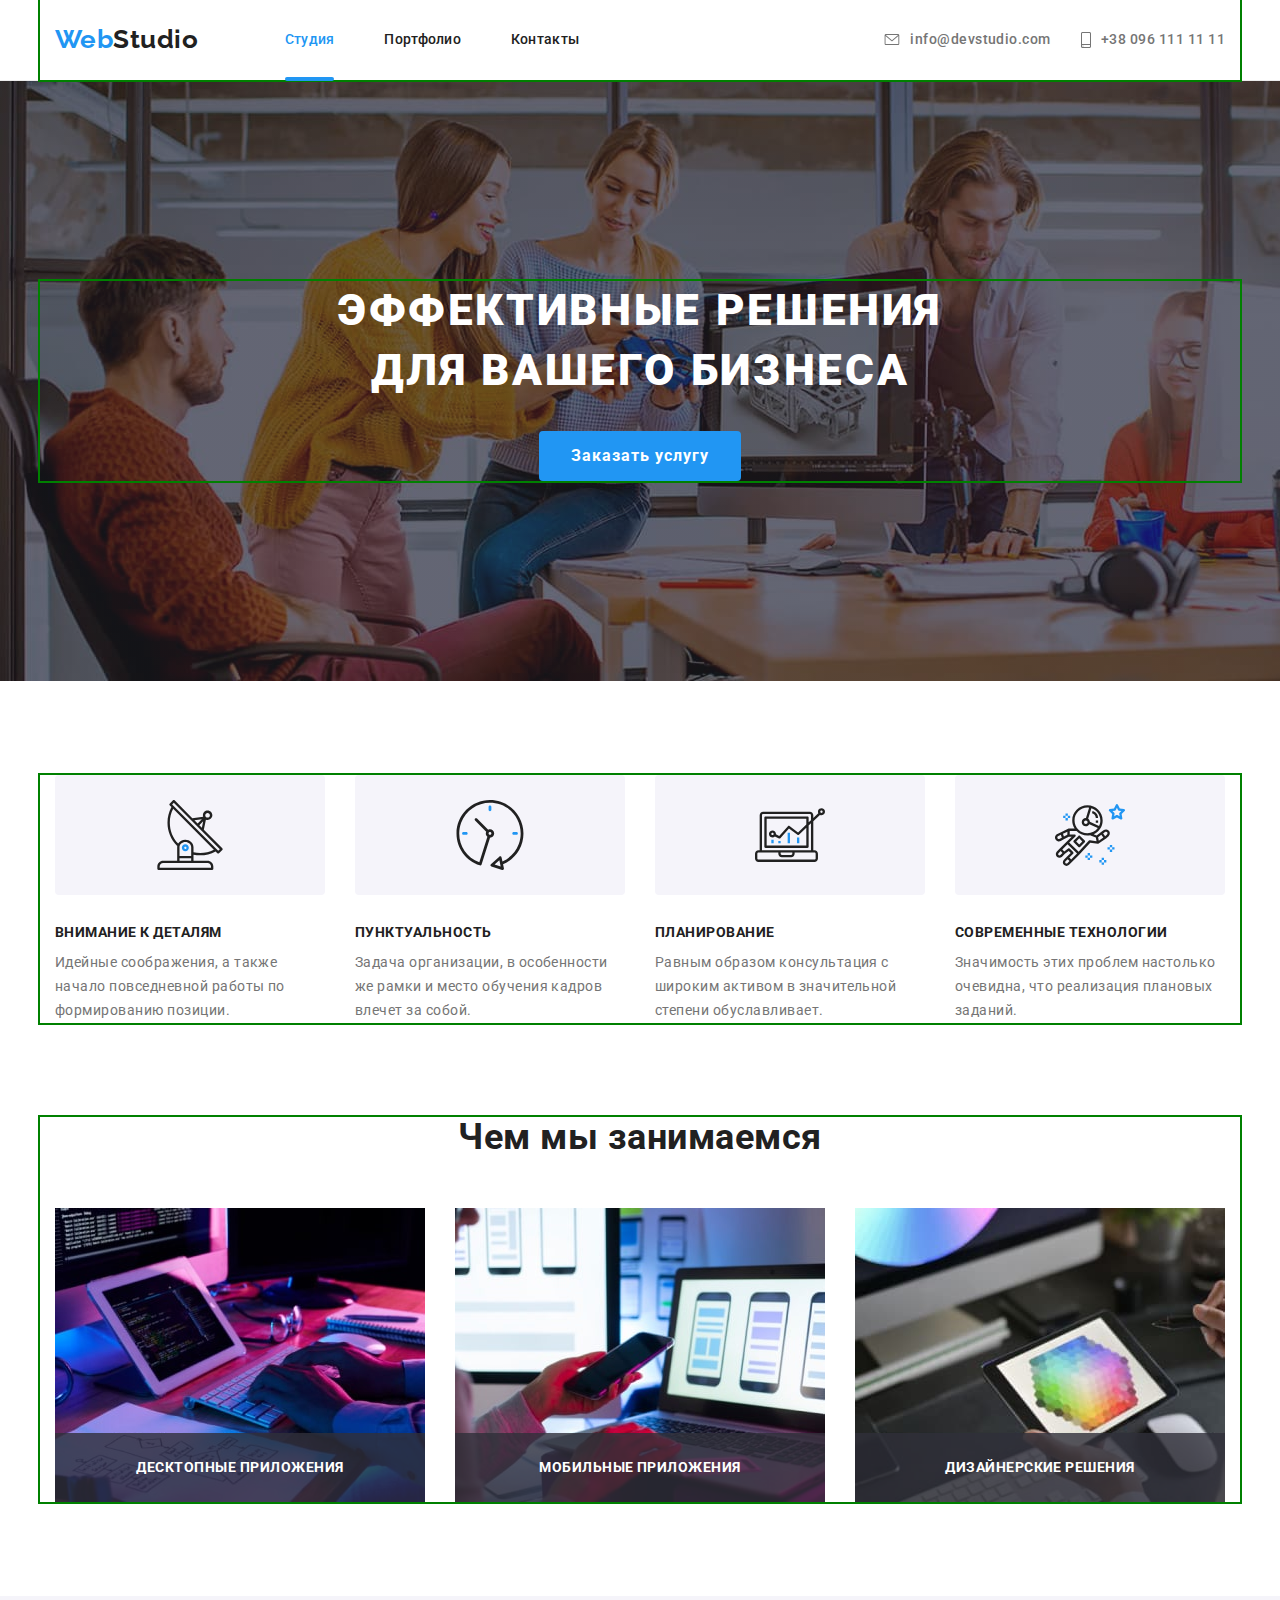
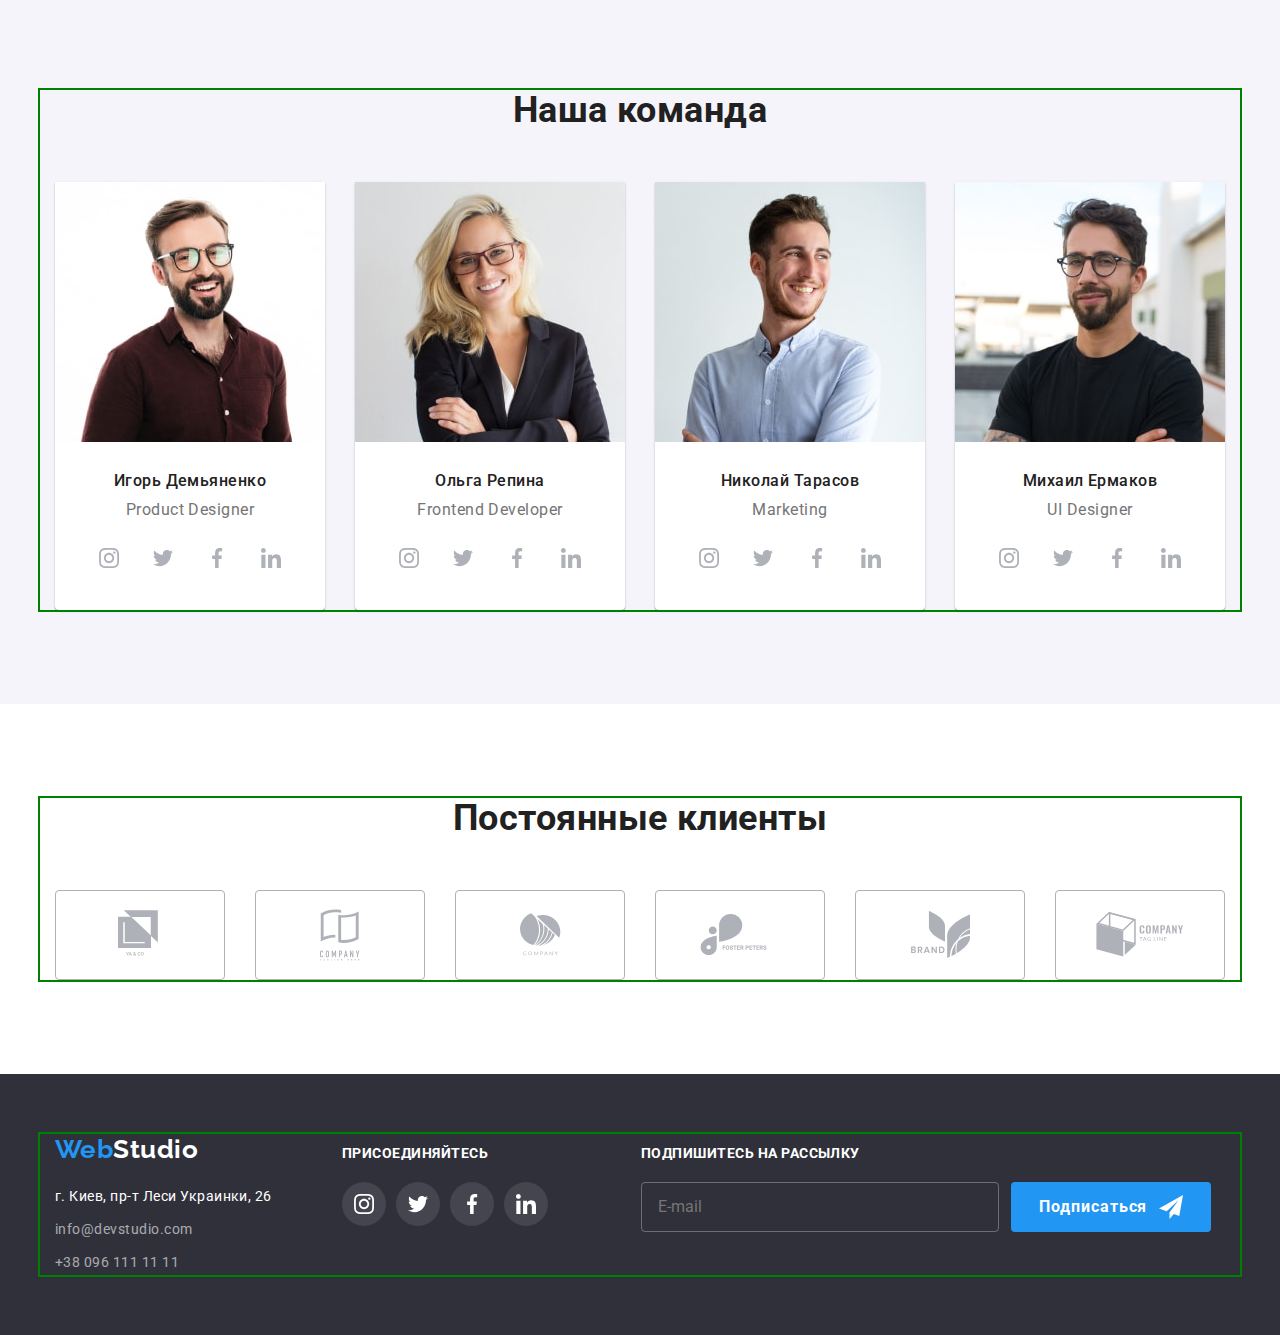
==== index.html @ b3b2609f "added tablet and desktop header" ====
<!DOCTYPE html>
<html lang="ru">

<head>
  <meta charset="UTF-8">
  <meta name="viewport" content="width=device-width, initial-scale=1.0">
  <title>WebStudio</title>

  <link href="https://fonts.googleapis.com/css2?family=Raleway:wght@700&family=Roboto:wght@400;500;700;900&display=swap"
    rel="stylesheet">
  <link rel="stylesheet" href="https://cdnjs.cloudflare.com/ajax/libs/modern-normalize/1.0.0/modern-normalize.min.css">
  <link rel="stylesheet" href="./css/main.min.css">

</head>

<body>
  <header class="header">
    <div class="container">
      <div class="header-navigation">
        <a class="studio-logo" href="./index.html" aria-label="логотип">
          <span class="studio-logo__item">Web</span>Studio</a>

        <button class="menu-btn" type="button" aria-expanded="false" aria-controls="menu-container" data-menu-button>
          <svg class="mobile-menu" width="40" height="40" aria-label="Переключатель мобильного меню">
            <use class="icon-menu" href="./images/sprite.svg#icon-menu-burger"></use>
            <use class="icon-cross" href="./images/sprite.svg#icon-close-menu"> </use>
          </svg>
        </button>
        <div class="menu-container" id="menu-container" data-menu>
          <nav class="navigation">
            <ul class="navigation__list">
              <li class="navigation__list-item navigation__list-item--active"><a
                  class="navigation__list-link navigation__list-link--active" href="./index.html">Студия</a></li>
              <li class="navigation__list-item"><a class="navigation__list-link" href="./portfolio.html"
                  target="_blank">Портфолио</a></li>
              <li class="navigation__list-item"><a class="navigation__list-link" href="" class="link">Контакты</a>
              </li>

            </ul>
          </nav>

          <ul class="contacts-list">
            <li class="contacts-list__item">
              <a class="contacts-list__link" href="mailto:info@devstudio.com">
                <svg class="contacts-logo" width="16" height="11">
                  <use class="contacts-logo__mail" href="./images/sprite.svg#icon-envelope"> </use>
                </svg>
                info@devstudio.com</a>
            </li>

            <li class="contacts-list__item">
              <a class="contacts-list__link" href="tel:+380961111111">
                <svg class="contacts-logo" width="10" height="16">
                  <use class="contacts-logo__tel" href="./images/sprite.svg#icon-smartphone"> </use>
                </svg>
                +38 096 111 11 11</a>
            </li>
          </ul>
        </div>


      </div>


    </div>
  </header>

  <main>
    <!-- HERO SECTION -->
    <section class="hero">
      <div class="container">
        <h1 class="hero__title">Эффективные решения для вашего бизнеса</h1>

        <button class="button" type="button" data-modal-open>Заказать услугу</button>
      </div>
    </section>

    <!-- FEATURES SECTION -->
    <section class="features">
      <div class="container">
        <h2 class="section-title visually-hidden">Особенности</h2>
        <ul class="features__list">
          <li class="features__item">

            <div class="svg-container">
              <svg class="svg-container__icon">
                <use href="./images/sprite.svg#icon-antenna">
                </use>
              </svg>
            </div>
            <h3 class="features__title">Внимание к деталям</h3>
            <p class="features__text">Идейные соображения, а также начало повседневной работы по формированию позиции.
            </p>
          </li>

          <li class="features__item">

            <div class="svg-container">
              <svg class="svg-container__icon">
                <use href="./images/sprite.svg#icon-clock">
                </use>
              </svg>
            </div>

            <h3 class="features__title">Пунктуальность</h3>
            <p class="features__text">Задача организации, в особенности же рамки и место обучения кадров влечет за
              собой.</p>
          </li>

          <li class="features__item">

            <div class="svg-container">
              <svg class="svg-container__icon">
                <use href="./images/sprite.svg#icon-diagram">
                </use>
              </svg>
            </div>

            <h3 class="features__title">Планирование</h3>
            <p class="features__text">Равным образом консультация с широким активом в значительной степени
              обуславливает.</p>
          </li>

          <li class="features__item">

            <div class="svg-container">
              <svg class="svg-container__icon">
                <use href="./images/sprite.svg#icon-astronaut">
                </use>
              </svg>
            </div>

            <h3 class="features__title">Современные технологии</h3>
            <p class="features__text">Значимость этих проблем настолько очевидна, что реализация плановых заданий.</p>
          </li>
        </ul>
      </div>
    </section>

    <!-- ABOUT US SECTION -->
    <section class="about">
      <div class="container">
        <h2 class="section-title">Чем мы занимаемся</h2>
        <ul class="about__list">

          <li class="about__list-item"><a class="about__list-link" href="">
              <img class="about__list-img" src="./images/about/img-1-min.jpg" alt="Написание кода" width="370"
                height="294">
              <p class="about__list-label">Десктопные приложения</p>
            </a>
          </li>

          <li class="about__list-item"><a class="about__list-link" href="">
              <img class="about__list-img" src="./images/about/img-2-min.jpg" alt="Адаптивный дизайн сайта" width="370"
                height="294">
              <p class="about__list-label">Мобильные приложения</p>
            </a>
          </li>

          <li class="about__list-item"><a class="about__list-link" href="">
              <img class="about__list-img" src="./images/about/img-3-min.jpg"
                alt="Подбор цветовой палитры для вашего сайта" width="370" height="294">
              <p class="about__list-label">Дизайнерские решения</p>
            </a>
          </li>
        </ul>
      </div>
    </section>

    <!-- TEAM SECTION -->
    <section class="team">

      <div class="container">
        <h2 class="section-title">Наша команда</h2>
        <ul class="team__list">
          <li class="team__list-card">
            <img class="team__list-card-img" src="./images/team/desktop/photo-1-270-min.jpg" alt="фото Игоря Демьяненка"
              width="270" height="260">
            <h3 class="team__list-card-title">Игорь Демьяненко</h3>
            <p class="team__list-card-profession" lang="en">Product Designer</p>

            <ul class="socials">
              <li class="socials__item">
                <a class="socials__link" href="" aria-label="Instagram линк">
                  <svg class="social-logo">
                    <use href="./images/sprite.svg#icon-instagram">
                    </use>
                  </svg>
                </a>
              </li>
              <li class="socials__item">
                <a class="socials__link" href="" aria-label="Twitter линк">
                  <svg class="social-logo">
                    <use href="./images/sprite.svg#icon-twitter">
                    </use>
                  </svg>
                </a>
              </li>
              <li class="socials__item">
                <a class="socials__link" href="" aria-label="Facebook линк">
                  <svg class="social-logo">
                    <use href="./images/sprite.svg#icon-facebook">
                    </use>
                  </svg>
                </a>
              </li>
              <li class="socials__item">
                <a class="socials__link" href="" aria-label="Linkedin линк">
                  <svg class="social-logo">
                    <use href="./images/sprite.svg#icon-linkedin">
                    </use>
                  </svg>
                </a>
              </li>
            </ul>
          </li>

          <li class="team__list-card">
            <img class="team__list-card-img" src="./images/team/desktop/photo-2-270-min.jpg" alt="фото Ольги Репиной"
              width="270" height="260">
            <h3 class="team__list-card-title">Ольга Репина</h3>
            <p class="team__list-card-profession" lang="en">Frontend Developer</p>

            <ul class="socials">
              <li class="socials__item">
                <a class="socials__link" href="" aria-label="Instagram линк">
                  <svg class="social-logo">
                    <use href="./images/sprite.svg#icon-instagram">
                    </use>
                  </svg>
                </a>
              </li>
              <li class="socials__item">
                <a class="socials__link" href="" aria-label="Twitter линк">
                  <svg class="social-logo">
                    <use href="./images/sprite.svg#icon-twitter">
                    </use>
                  </svg>
                </a>
              </li>
              <li class="socials__item">
                <a class="socials__link" href="" aria-label="Facebook линк">
                  <svg class="social-logo">
                    <use href="./images/sprite.svg#icon-facebook">
                    </use>
                  </svg>
                </a>
              </li>
              <li class="socials__item">
                <a class="socials__link" href="" aria-label="Linkedin линк">
                  <svg class="social-logo">
                    <use href="./images/sprite.svg#icon-linkedin">
                    </use>
                  </svg>
                </a>
              </li>
            </ul>
          </li>
          </li>

          <li class="team__list-card">
            <img class="team__list-card-img" src="./images/team/desktop/photo-3-270-min.jpg" alt="фото Николая Тарасова"
              width="270" height="260">
            <h3 class="team__list-card-title">Николай Тарасов</h3>
            <p class="team__list-card-profession" lang="en">Marketing</p>

            <ul class="socials">
              <li class="socials__item">
                <a class="socials__link" href="" aria-label="Instagram линк">
                  <svg class="social-logo">
                    <use href="./images/sprite.svg#icon-instagram">
                    </use>
                  </svg>
                </a>
              </li>
              <li class="socials__item">
                <a class="socials__link" href="" aria-label="Twitter линк">
                  <svg class="social-logo">
                    <use href="./images/sprite.svg#icon-twitter">
                    </use>
                  </svg>
                </a>
              </li>
              <li class="socials__item">
                <a class="socials__link" href="" aria-label="Facebook линк">
                  <svg class="social-logo">
                    <use href="./images/sprite.svg#icon-facebook">
                    </use>
                  </svg>
                </a>
              </li>
              <li class="socials__item">
                <a class="socials__link" href="" aria-label="Linkedin линк">
                  <svg class="social-logo">
                    <use href="./images/sprite.svg#icon-linkedin">
                    </use>
                  </svg>
                </a>
              </li>
            </ul>
          </li>
          </li>

          <li class="team__list-card">
            <img class="team__list-card-img" src="./images/team/desktop/photo-4-270-min.jpg" alt="фото Михаила Ермакова"
              width="270" height="260">
            <h3 class="team__list-card-title">Михаил Ермаков</h3>
            <p class="team__list-card-profession" lang="en">UI Designer</p>

            <ul class="socials">
              <li class="socials__item">
                <a class="socials__link" href="" aria-label="Instagram линк">
                  <svg class="social-logo">
                    <use href="./images/sprite.svg#icon-instagram">
                    </use>
                  </svg>
                </a>
              </li>
              <li class="socials__item">
                <a class="socials__link" href="" aria-label="Twitter линк">
                  <svg class="social-logo">
                    <use href="./images/sprite.svg#icon-twitter">
                    </use>
                  </svg>
                </a>
              </li>
              <li class="socials__item">
                <a class="socials__link" href="" aria-label="Facebook линк">
                  <svg class="social-logo">
                    <use href="./images/sprite.svg#icon-facebook">
                    </use>
                  </svg>
                </a>
              </li>
              <li class="socials__item">
                <a class="socials__link" href="" aria-label="Linkedin линк">
                  <svg class="social-logo">
                    <use href="./images/sprite.svg#icon-linkedin">
                    </use>
                  </svg>
                </a>
              </li>
            </ul>
          </li>
          </li>
        </ul>
      </div>
    </section>

    <!-- CLIENTS SECTION -->
    <section class="clients">
      <div class="container">
        <h2 class="section-title">Постоянные клиенты</h2>
        <ul class="clients__list">
          <li class="clients__item">
            <a class="clients__link" href="">
              <svg class="clients__logo" width="44" height="49">
                <use href="./images/sprite.svg#icon-logo-1"> </use>
              </svg>
            </a>
          </li>
          <li class="clients__item">
            <a class="clients__link" href="">
              <svg class="clients__logo" width="40" height="52">
                <use href="./images/sprite.svg#icon-logo-2"> </use>
              </svg>
            </a>
          </li>
          <li class="clients__item">
            <a class="clients__link" href="">
              <svg class="clients__logo" width="41" height="43">
                <use href="./images/sprite.svg#icon-logo-3"> </use>
              </svg>
            </a>
          </li>
          <li class="clients__item">
            <a class="clients__link" href="">
              <svg class="clients__logo" width="80" height="42">
                <use href="./images/sprite.svg#icon-logo-4"> </use>
              </svg>
            </a>
          </li>
          <li class="clients__item">
            <a class="clients__link" href="">
              <svg class="clients__logo" width="59" height="47">
                <use href="./images/sprite.svg#icon-logo-5"> </use>
              </svg>
            </a>
          </li>
          <li class="clients__item">
            <a class="clients__link" href="">
              <svg class="clients__logo" width="88" height="45">
                <use href="./images/sprite.svg#icon-logo-6"> </use>
              </svg>
            </a>
          </li>
        </ul>
      </div>
    </section>

    <!-- MODALS -->

    <div class="backdrop backdrop--hidden" data-modal>
      <div class="modal">
        <form class="form" action="">
          <p class="form__title">Оставьте свои данные, мы вам перезвоним</p>

          <div class="form__group">
            <label class="form__label" for="name">Имя</label>
            <input class="form__input" type="text" name="name" id="name" />
            <svg class="form__icon" width="18" height="18">
              <use href="./images/sprite.svg#icon-person"> </use>
            </svg>
          </div>

          <div class="form__group">
            <label class="form__label" for="telephone">Телефон</label>
            <input class="form__input" type="tel" name="telephone" id="telephone" />
            <svg class="form__icon" width="18" height="18">
              <use href="./images/sprite.svg#icon-phone"> </use>
            </svg>
          </div>

          <div class="form__group">
            <label class="form__label" for="email">Почта</label>
            <input class="form__input" type="email" name="email" id="email" />
            <svg class="form__icon" width="18" height="18">
              <use href="./images/sprite.svg#icon-email"> </use>
            </svg>
          </div>
          <div class="form__field">
            <label class="form__label" for="comment">Комментарий</label>
            <textarea class="form__comment" name="comment" id="comment" placeholder="Введите текст"></textarea>
          </div>

          <div class="form__text">
            <input class="form__checkbox" type="checkbox" name="agreement" id="agreement" value="accept-policy" />
            <label class="form__agreement" for="agreement">Соглашаюсь с рассылкой и принимаю </label>
            <a class="form__link" href="" aria-label="линк на Условия договора">Условия договора</a>
          </div>

          <button class="button form__button" type="submit">Отправить</button>
        </form>
        <button class="close-btn" type="button" data-modal-close>
          <svg class="close-icon">
            <use href="./images/sprite.svg#icon-close-btn"></use>
          </svg>
        </button>
      </div>
    </div>
  </main>

  <!-- FOOTER SECTION -->

  <footer class="footer">
    <div class="footer-wrapper container">

      <div class="footer-container">

        <a href="./index.html" aria-label="логотип" class="studio-logo footer__studio-logo">
          <span class="studio-logo__item">Web</span><span class="studio-logo__item--inverse">Studio</span></a>

        <address class="address">
          <ul class="address__list">
            <li class="address__list-item">
              <a class="address__list-link address__list-link--color" href="https://goo.gl/maps/eNaVhsvZeaJ7tmYx6"
                target="_blank">
                г. Киев, пр-т Леси Украинки, 26
              </a>
            </li>
            <li class="address__list-item"><a class="address__list-link"
                href="mailto:info@devstudio.com">info@devstudio.com
              </a>
            </li>
            <li class="address__list-item"><a class="address__list-link" href="tel:+380961111111">+38 096 111 11 11
              </a>
            </li>
          </ul>
        </address>
      </div>

      <div class="footer-links">
        <b class="slogan">Присоединяйтесь</b>

        <ul class="socials">
          <li class="socials__item">
            <a class="socials__link socials__link--color" href="" aria-label="Instagram линк">
              <svg class="social-logo social-logo--color">
                <use href="./images/sprite.svg#icon-instagram">
                </use>
              </svg>
            </a>
          </li>
          <li class="socials__item">
            <a class="socials__link socials__link--color" href="" aria-label="Twitter линк">
              <svg class="social-logo social-logo--color">
                <use href="./images/sprite.svg#icon-twitter">
                </use>
              </svg>
            </a>
          </li>
          <li class="socials__item">
            <a class="socials__link socials__link--color" href="" aria-label="Facebook линк">
              <svg class="social-logo social-logo--color">
                <use href="./images/sprite.svg#icon-facebook">
                </use>
              </svg>
            </a>
          </li>
          <li class="socials__item">
            <a class="socials__link socials__link--color" href="" aria-label="Linkedin линк">
              <svg class="social-logo social-logo--color">
                <use href="./images/sprite.svg#icon-linkedin">
                </use>
              </svg>
            </a>
          </li>
        </ul>

      </div>

      <div class="footer-form">
        <b class="slogan">Подпишитесь на рассылку</b>
        <form class="subscribe-form">
          <input class="subscribe-form__field" type="email" name="email" placeholder="E-mail">

          <button class="button subscribe-form__button" type="submit">Подписаться
            <svg class="subscribe-form__logo" width="24" height="24">
              <use href="./images/sprite.svg#icon-send"> </use>
            </svg>
          </button>
        </form>
      </div>

    </div>

  </footer>

  <script src="./js/modal.js"></script>
  <script src="./js/menu.js"></script>
</body>

</html>
---- css/main.min.css ----
body{background-color:#fff;color:#757575;font-family:"Roboto",sans-serif;font-weight:400;letter-spacing:0.03em}ul{list-style:none;padding:0;margin:0}img{display:block}*,*::before,*::after{margin:0;padding:0}h1,h2,h3,h4,h5,h6{color:#212121}.visually-hidden{position:absolute;width:1px;height:1px;margin:-1px;border:0;padding:0;clip:rect(0 0 0 0);overflow:hidden}.container{padding-left:15px;padding-right:15px;margin-left:auto;margin-right:auto;outline:2px solid green}@media screen and (min-width: 480px){.container{width:480px}}@media screen and (min-width: 768px){.container{width:768px}}@media screen and (min-width: 1200px){.container{width:1200px}}.section-title{margin-top:0;margin-bottom:50px;font-weight:700;font-size:36px;line-height:1.16;text-align:center}.button{display:inline-block;padding:10px 32px;min-width:200px;border-radius:4px;border:none;font-weight:700;font-size:16px;line-height:1.87;letter-spacing:0.06em;text-align:center;text-decoration:none;color:#fff;background-color:#2196f3;-webkit-box-shadow:0px 4px 4px 0px 4px 4px rgba(0,0,0,0.15);box-shadow:0px 4px 4px 0px 4px 4px rgba(0,0,0,0.15);border-radius:4px}.studio-logo{text-decoration:none;font-family:"Raleway",sans-serif;font-weight:700;font-size:24px;line-height:1.16;color:#212121}.studio-logo__item{color:#2196f3}.studio-logo__item--inverse{color:#fff}@media screen and (min-width: 1024px){.studio-logo{font-size:26px;line-height:1.2}}.header{position:relative;background-color:#fff;border-bottom:1px solid #ececec}.header-navigation{display:-webkit-box;display:-ms-flexbox;display:flex;-webkit-box-pack:justify;-ms-flex-pack:justify;justify-content:space-between;-webkit-box-align:center;-ms-flex-align:center;align-items:center}@media screen and (max-width: 767px){.header-navigation{padding-top:16px;padding-bottom:16px}}.menu-btn{display:-webkit-inline-box;display:-ms-inline-flexbox;display:inline-flex;border:none;outline:none;background-color:transparent}.menu-btn .icon-cross{display:none}.menu-btn.is-open .icon-cross{display:block}.menu-btn.is-open .icon-menu{display:none}.menu-btn:hover .mobile-menu,.menu-btn:focus .mobile-menu{fill:#2196f3}@media screen and (min-width: 768px){.menu-btn{display:none}}.mobile-menu{-webkit-transition:fill 250ms cubic-bezier(0.4, 0, 0.2, 1);transition:fill 250ms cubic-bezier(0.4, 0, 0.2, 1)}.menu-container.is-open{display:block}@media screen and (max-width: 767px){.menu-container{display:none;position:absolute;top:100%;left:0;width:100%;padding:60px 120px;background:#fff;-webkit-box-shadow:0px 4px 8px rgba(0,0,0,0.04),0px 2px 4px rgba(0,0,0,0.08),0px 1px 3px rgba(0,0,0,0.16);box-shadow:0px 4px 8px rgba(0,0,0,0.04),0px 2px 4px rgba(0,0,0,0.08),0px 1px 3px rgba(0,0,0,0.16)}}@media screen and (min-width: 768px){.menu-container{display:-webkit-box;display:-ms-flexbox;display:flex}}@media screen and (max-width: 767px){.navigation{margin-bottom:60px}}@media screen and (min-width: 768px){.navigation{display:-webkit-box;display:-ms-flexbox;display:flex;margin-right:84px}}@media screen and (min-width: 1200px){.navigation{margin-right:305px}}.navigation__list{display:-webkit-box;display:-ms-flexbox;display:flex}@media screen and (max-width: 767px){.navigation__list{-webkit-box-orient:vertical;-webkit-box-direction:normal;-ms-flex-direction:column;flex-direction:column;-webkit-box-align:center;-ms-flex-align:center;align-items:center}}@media screen and (min-width: 768px){.navigation__list{-webkit-box-align:center;-ms-flex-align:center;align-items:center}}@media screen and (max-width: 767px){.navigation__list-item:not(:last-child){margin-bottom:40px}}@media screen and (min-width: 768px){.navigation__list-item:not(:last-child){margin-right:50px}}.navigation__list-item{-webkit-transition:padding 250ms cubic-bezier(0.4, 0, 0.2, 1);transition:padding 250ms cubic-bezier(0.4, 0, 0.2, 1)}@media screen and (max-width: 767px){.navigation__list-item:hover,.navigation__list-item--active{padding-bottom:8px}}.navigation__list-link{position:relative;color:#212121;font-weight:500;font-size:18px;line-height:1.16;letter-spacing:0.02em;text-decoration:none;-webkit-transition:color 250ms cubic-bezier(0.4, 0, 0.2, 1);transition:color 250ms cubic-bezier(0.4, 0, 0.2, 1)}@media screen and (min-width: 768px){.navigation__list-link{display:block;padding-top:32px;padding-bottom:32px;font-size:14px;line-height:1.14}}@media screen and (min-width: 1200px){.navigation__list-link{font-size:14px;line-height:1.14}}.navigation__list-link:focus,.navigation__list-link:hover{color:#2196f3}.navigation__list-link--active{color:#2196f3}.navigation__list-link::after{content:'';display:-webkit-box;display:-ms-flexbox;display:flex;position:absolute;bottom:-1px;width:100%;height:4px;background-color:#2196f3;border-radius:2px;opacity:0;-webkit-transition:opacity 250ms cubic-bezier(0.4, 0, 0.2, 1);transition:opacity 250ms cubic-bezier(0.4, 0, 0.2, 1)}@media screen and (max-width: 767px){.navigation__list-link::after{bottom:-8px}}.navigation__list-link--active::after{opacity:1}.navigation__list-item:hover .navigation__list-link::after{opacity:1}.contacts-list{text-align:center}@media screen and (min-width: 768px){.contacts-list{display:-webkit-box;display:-ms-flexbox;display:flex;-webkit-box-orient:vertical;-webkit-box-direction:normal;-ms-flex-direction:column;flex-direction:column;-webkit-box-align:start;-ms-flex-align:start;align-items:flex-start;-webkit-box-pack:center;-ms-flex-pack:center;justify-content:center}}@media screen and (min-width: 1200px){.contacts-list{display:-webkit-box;display:-ms-flexbox;display:flex;-webkit-box-orient:horizontal;-webkit-box-direction:normal;-ms-flex-direction:row;flex-direction:row;-webkit-box-align:center;-ms-flex-align:center;align-items:center}.contacts-list__item+.contacts-list__item{margin-left:50px}}.contacts-list__link{font-size:18px;line-height:1.16;font-weight:500;color:#757575;text-decoration:none;-webkit-transition:color 250ms cubic-bezier(0.4, 0, 0.2, 1);transition:color 250ms cubic-bezier(0.4, 0, 0.2, 1);-webkit-box-align:center;-ms-flex-align:center;align-items:center}@media screen and (min-width: 768px){.contacts-list__link{font-size:12px}}@media screen and (min-width: 1200px){.contacts-list__link{-webkit-box-align:center;-ms-flex-align:center;align-items:center;display:-webkit-box;display:-ms-flexbox;display:flex;font-size:14px;line-height:1.14}}.contacts-list__link:hover,.contacts-list__link:focus{color:#2196f3}.contacts-list__item+.contacts-list__item{margin-top:16px}@media screen and (min-width: 768px){.contacts-list__item+.contacts-list__item{margin-top:10px}}@media screen and (min-width: 1200px){.contacts-list__item{text-align:center}.contacts-list__item+.contacts-list__item{margin-top:0;margin-left:30px}}.contacts-logo{margin-right:10px;fill:#757575;-webkit-transition:fill 250ms cubic-bezier(0.4, 0, 0.2, 1);transition:fill 250ms cubic-bezier(0.4, 0, 0.2, 1)}.contacts-list__link:focus .contacts-logo,.contacts-list__link:hover .contacts-logo{fill:#2196f3}.hero{padding-top:200px;padding-bottom:200px;text-align:center;margin-left:auto;margin-right:auto;max-width:1600px;height:600px;background-color:#2f303a;background-image:-webkit-gradient(linear, left top, right top, from(rgba(47,48,58,0.4)), to(rgba(47,48,58,0.4))),url("../images/hero/desktop/hero-1600-min.jpg");background-image:linear-gradient(to right, rgba(47,48,58,0.4), rgba(47,48,58,0.4)),url("../images/hero/desktop/hero-1600-min.jpg")}.hero__title{margin:0 auto 30px auto;width:696px;font-weight:900;font-size:44px;line-height:1.36;letter-spacing:0.06em;text-transform:uppercase;color:#fff}.features{padding-top:94px;padding-bottom:94px}.features__list{display:-webkit-box;display:-ms-flexbox;display:flex}.features__item:not(:last-child){margin-right:30px}.features__item{width:270px}.features__title{margin-top:0;margin-bottom:10px;font-weight:700;font-size:14px;line-height:1.14;text-transform:uppercase}.features__text{margin-top:0;margin-bottom:0;font-size:14px;line-height:1.71}.svg-container{margin-bottom:30px;padding:25px 100px;height:120px;background-color:#f5f4fa;border-radius:4px}.svg-container__icon{width:70px;height:70px}.about{padding-bottom:94px}.about__list{display:-webkit-box;display:-ms-flexbox;display:flex}.about__list-item:not(:last-child){margin-right:30px}.about__list-link{display:block;position:relative}.about__list-label{position:absolute;left:0;bottom:0;padding-top:27px;padding-bottom:27px;width:100%;font-weight:700;font-size:14px;line-height:1.14;text-align:center;text-transform:uppercase;color:#fff;background-color:rgba(47,48,58,0.8)}.team{padding-top:94px;padding-bottom:94px;background-color:#f5f4fa}.team__list{display:-webkit-box;display:-ms-flexbox;display:flex}.team__list-card{text-align:center;padding-bottom:30px;background-color:#fff;-webkit-box-shadow:0px 1px 3px rgba(0,0,0,0.12),0px 1px 1px rgba(0,0,0,0.14),0px 2px 1px rgba(0,0,0,0.2);box-shadow:0px 1px 3px rgba(0,0,0,0.12),0px 1px 1px rgba(0,0,0,0.14),0px 2px 1px rgba(0,0,0,0.2);border-radius:0px 0px 4px 4px}.team__list-card+.team__list-card{margin-left:30px}.team__list-card-title{margin-top:30px;margin-bottom:10px;font-weight:500;font-size:16px;line-height:1.18}.team__list-card-profession{margin-bottom:16px;font-size:16px;line-height:1.18}.socials{display:-webkit-box;display:-ms-flexbox;display:flex;-webkit-box-pack:center;-ms-flex-pack:center;justify-content:center}.socials__item:not(:last-child){margin-right:10px}.socials__link{display:-webkit-box;display:-ms-flexbox;display:flex;-webkit-box-pack:center;-ms-flex-pack:center;justify-content:center;width:44px;height:44px;border-radius:50%;-webkit-transition:all 250ms cubic-bezier(0.4, 0, 0.2, 1);transition:all 250ms cubic-bezier(0.4, 0, 0.2, 1)}.socials__link:focus,.socials__link:hover{background-color:#2196f3;border-radius:50%}.socials__link:focus,.socials__link:hover .social-logo{fill:#fff}.social-logo{-ms-flex-item-align:center;-ms-grid-row-align:center;align-self:center;width:20px;height:20px;fill:#afb1b8}.clients{padding-top:94px;padding-bottom:94px}.clients__list{display:-webkit-box;display:-ms-flexbox;display:flex}.clients__item+.clients__item{margin-left:30px}.clients__link{display:-webkit-box;display:-ms-flexbox;display:flex;-ms-flex-line-pack:center;align-content:center;-webkit-box-pack:center;-ms-flex-pack:center;justify-content:center;width:170px;height:90px;border:1px solid #afb1b8;border-radius:4px;-webkit-transition:border 250ms cubic-bezier(0.4, 0, 0.2, 1);transition:border 250ms cubic-bezier(0.4, 0, 0.2, 1)}.clients__link:focus,.clients__link:hover{border:1px solid #2196f3}.clients__link:focus .clients__logo,.clients__link:hover .clients__logo{fill:#2196f3}.clients__logo{-ms-flex-item-align:center;-ms-grid-row-align:center;align-self:center;fill:#afb1b8;-webkit-transition:fill 250ms cubic-bezier(0.4, 0, 0.2, 1);transition:fill 250ms cubic-bezier(0.4, 0, 0.2, 1)}.footer{padding-top:60px;padding-bottom:60px;background-color:#2f303a}.footer__studio-logo{display:inline-block;margin-bottom:20px}.footer-wrapper{display:-webkit-box;display:-ms-flexbox;display:flex}.footer-container{margin-right:70px}.footer-links{margin-top:12px;margin-right:93px}.slogan{display:block;margin-bottom:20px;font-size:14px;line-height:1.14;text-transform:uppercase;color:#fff}.socials__link--color{background-color:rgba(255,255,255,0.1);border-radius:50%}.social-logo--color{fill:#fff}.address__list-item:not(:last-child){margin-bottom:9px}.address__list-link{font-size:14px;line-height:1.71;font-style:normal;text-decoration:none;color:rgba(255,255,255,0.6)}.address__list-link--color{color:#fff}.footer-form{margin-top:12px}.subscribe-form{display:-webkit-box;display:-ms-flexbox;display:flex}.subscribe-form__title{display:block;margin-bottom:20px}.subscribe-form__field{margin-right:12px;padding:15px 16px;width:358px;height:50px;color:rgba(255,255,255,0.6);border:1px solid rgba(255,255,255,0.3);border-radius:4px;background-color:transparent}.subscribe-form__button{position:relative;padding-left:28px;padding-right:28px;text-align:left}.subscribe-form__logo{position:absolute;top:13px;right:28px}.backdrop{position:fixed;top:0;left:0;width:100%;height:100%;background-color:rgba(0,0,0,0.2);opacity:1;-webkit-transition:opacity 250ms cubic-bezier(0.4, 0, 0.2, 1);transition:opacity 250ms cubic-bezier(0.4, 0, 0.2, 1)}.backdrop--hidden{opacity:0;pointer-events:none}.modal{position:absolute;top:50%;left:50%;padding:40px;min-width:528px;min-height:581px;background-color:#fff;-webkit-box-shadow:0px 1px 3px rgba(0,0,0,0.12),0px 1px 1px rgba(0,0,0,0.14),0px 2px 1px rgba(0,0,0,0.2);box-shadow:0px 1px 3px rgba(0,0,0,0.12),0px 1px 1px rgba(0,0,0,0.14),0px 2px 1px rgba(0,0,0,0.2);border-radius:4px;-webkit-transform:translate(-50%, -50%) scale(1);transform:translate(-50%, -50%) scale(1);-webkit-transition:-webkit-transform 250ms cubic-bezier(0.4, 0, 0.2, 1);transition:-webkit-transform 250ms cubic-bezier(0.4, 0, 0.2, 1);transition:transform 250ms cubic-bezier(0.4, 0, 0.2, 1);transition:transform 250ms cubic-bezier(0.4, 0, 0.2, 1), -webkit-transform 250ms cubic-bezier(0.4, 0, 0.2, 1)}.close-btn{position:absolute;top:8px;right:8px;width:30px;height:30px;background-color:#fff;border:1px solid rgba(0,0,0,0.1);border-radius:50%;cursor:pointer}.close-btn:hover .close-icon,.close-btn:focus .close-icon{fill:#2196f3}.close-icon{position:absolute;width:11px;height:11px;top:50%;left:50%;-webkit-transform:translate(-50%, -50%);transform:translate(-50%, -50%);-webkit-transition:fill 250ms cubic-bezier(0.4, 0, 0.2, 1);transition:fill 250ms cubic-bezier(0.4, 0, 0.2, 1)}.form{width:448px}.form__title{margin-bottom:12px;font-weight:700;font-size:20px;line-height:1.15;text-align:center;color:#212121}.form__group{position:relative;display:-webkit-box;display:-ms-flexbox;display:flex;-webkit-box-orient:vertical;-webkit-box-direction:normal;-ms-flex-direction:column;flex-direction:column;margin-bottom:10px}.form__label{margin-bottom:4px}.form__input{padding:11px 42px;height:40px;border:1px solid rgba(33,33,33,0.2);border-radius:4px}.form__input:focus,.form__comment:focus{outline:none;border-color:#2196f3}.form__input:focus+.form__icon{fill:#2196f3}.form__icon{position:absolute;top:33px;left:15px}.form__comment{resize:none;padding:12px 16px;width:448px;height:120px;font-size:14px;line-height:1.14;letter-spacing:0.01em;border:1px solid rgba(33,33,33,0.2);border-radius:4px}.form__comment::-webkit-input-placeholder{color:rgba(117,117,117,0.5)}.form__comment:-ms-input-placeholder{color:rgba(117,117,117,0.5)}.form__comment::-ms-input-placeholder{color:rgba(117,117,117,0.5)}.form__comment::placeholder{color:rgba(117,117,117,0.5)}.form__field{display:-webkit-box;display:-ms-flexbox;display:flex;-webkit-box-orient:vertical;-webkit-box-direction:normal;-ms-flex-direction:column;flex-direction:column;margin-bottom:20px}.form__text{display:-webkit-box;display:-ms-flexbox;display:flex;-webkit-box-pack:space-evenly;-ms-flex-pack:space-evenly;justify-content:space-evenly;margin-bottom:30px}.form__link{font-size:14px;line-height:1.71;color:#2196f3}.form__agreement{display:-webkit-inline-box;display:-ms-inline-flexbox;display:inline-flex;margin-left:7px;font-size:14px;line-height:1.71;color:#757575}.form__agreement::before{content:'';width:16px;height:15px;margin-right:7px;background-image:url("../images/uncheck.svg");background-color:#fff;-ms-flex-item-align:center;-ms-grid-row-align:center;align-self:center}.form__checkbox{position:absolute;width:1px;height:1px;margin:-1px;border:0;padding:0;clip:rect(0 0 0 0);overflow:hidden}.form__checkbox:checked+.form__agreement::before{background-image:url("../images/check.svg");background-color:#2196f3;border-radius:2px}.form__button{display:block;margin:0 auto}
/*# sourceMappingURL=main.min.css.map */
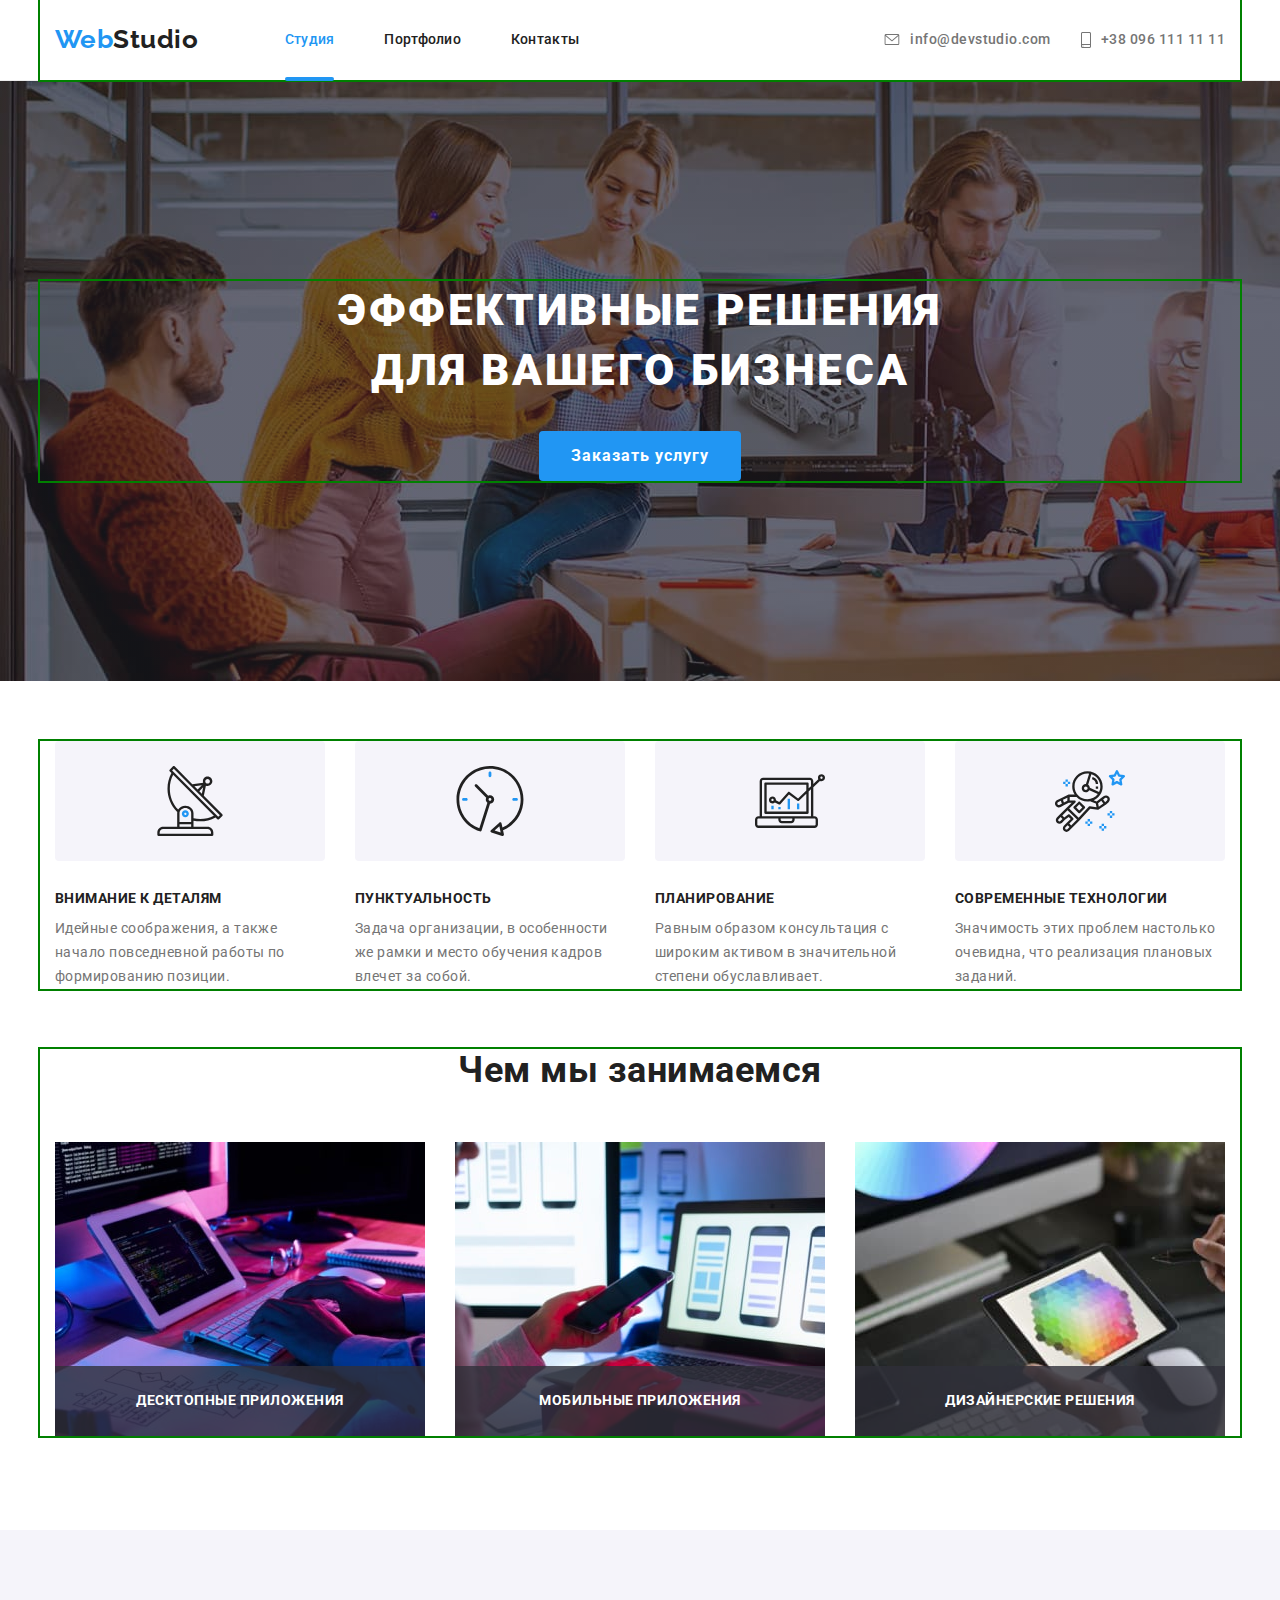
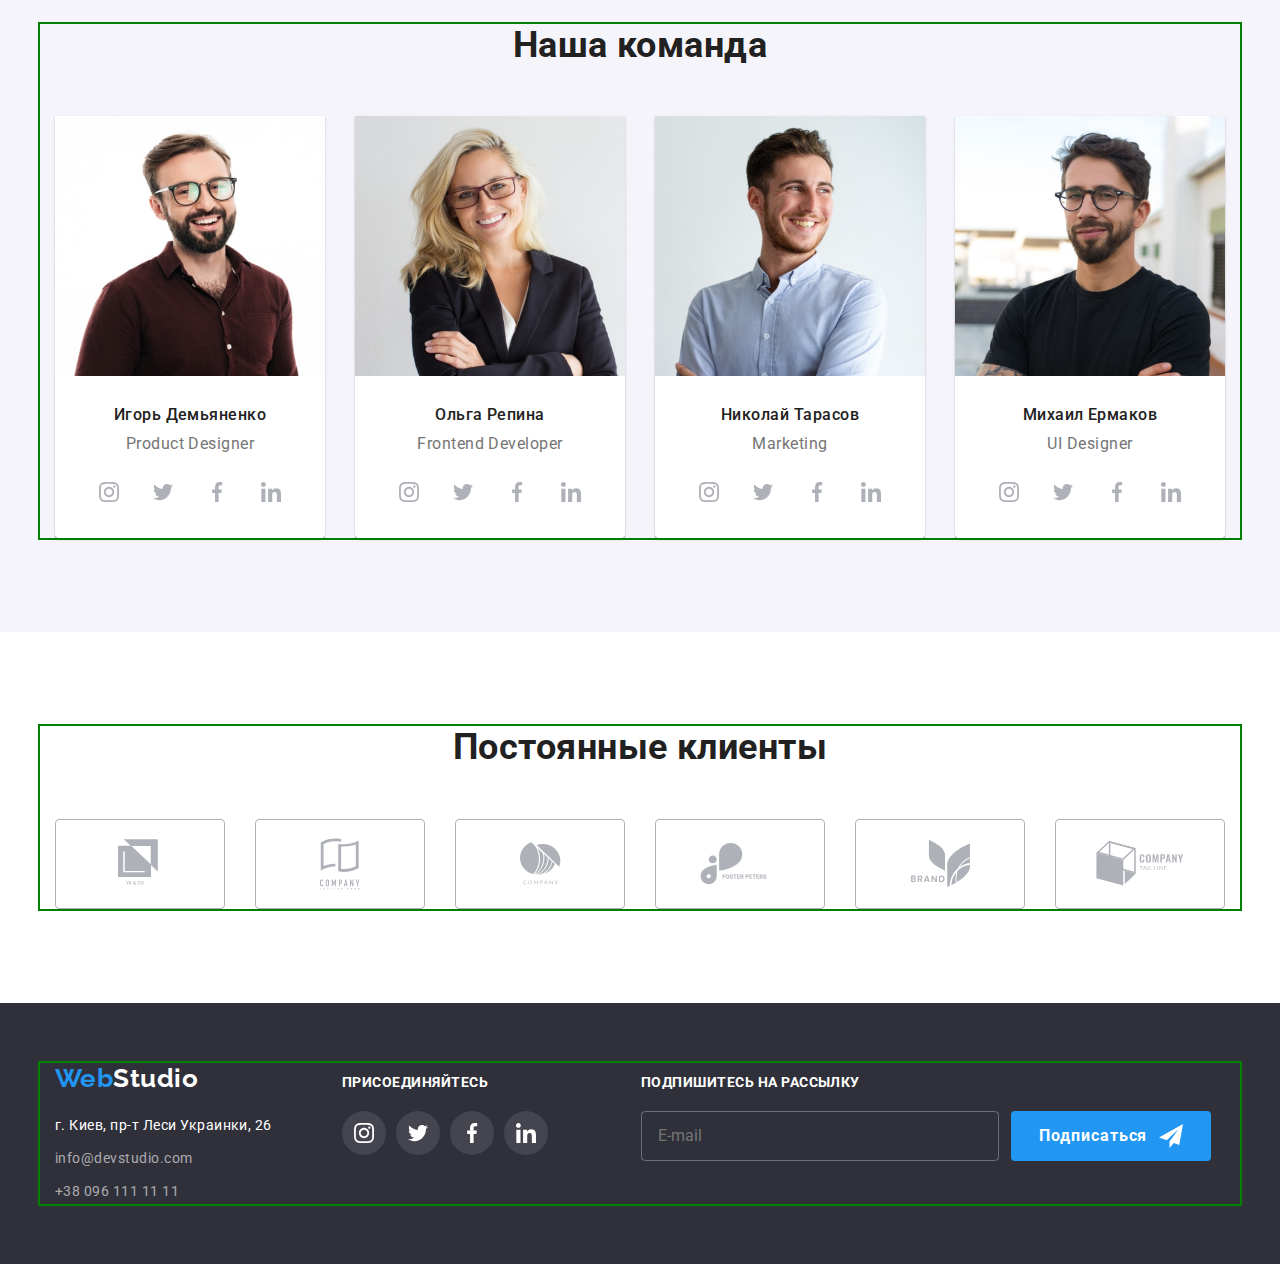
==== commit 78f4c710: "added team section" ====
--- a/index.html
+++ b/index.html
@@ -174,8 +174,8 @@
         <h2 class="section-title">Наша команда</h2>
         <ul class="team__list">
           <li class="team__list-card">
-            <img class="team__list-card-img" src="./images/team/desktop/photo-1-270-min.jpg" alt="фото Игоря Демьяненка"
-              width="270" height="260">
+            <img class="team__list-card-img" src="./images/team/mobile/photo-1-450-min.jpg" alt="фото Игоря Демьяненка"
+              width="450" height="460">
             <h3 class="team__list-card-title">Игорь Демьяненко</h3>
             <p class="team__list-card-profession" lang="en">Product Designer</p>
 
@@ -216,8 +216,8 @@
           </li>
 
           <li class="team__list-card">
-            <img class="team__list-card-img" src="./images/team/desktop/photo-2-270-min.jpg" alt="фото Ольги Репиной"
-              width="270" height="260">
+            <img class="team__list-card-img" src="./images/team/mobile/photo-2-450-min.jpg" alt="фото Ольги Репиной"
+              width="450" height="460">
             <h3 class="team__list-card-title">Ольга Репина</h3>
             <p class="team__list-card-profession" lang="en">Frontend Developer</p>
 
@@ -259,8 +259,8 @@
           </li>
 
           <li class="team__list-card">
-            <img class="team__list-card-img" src="./images/team/desktop/photo-3-270-min.jpg" alt="фото Николая Тарасова"
-              width="270" height="260">
+            <img class="team__list-card-img" src="./images/team/mobile/photo-3-450-min.jpg" alt="фото Николая Тарасова"
+              width="450" height="460">
             <h3 class="team__list-card-title">Николай Тарасов</h3>
             <p class="team__list-card-profession" lang="en">Marketing</p>
 
@@ -302,8 +302,8 @@
           </li>
 
           <li class="team__list-card">
-            <img class="team__list-card-img" src="./images/team/desktop/photo-4-270-min.jpg" alt="фото Михаила Ермакова"
-              width="270" height="260">
+            <img class="team__list-card-img" src="./images/team/mobile/photo-4-450-min.jpg" alt="фото Михаила Ермакова"
+              width="450" height="460">
             <h3 class="team__list-card-title">Михаил Ермаков</h3>
             <p class="team__list-card-profession" lang="en">UI Designer</p>
 
--- a/css/main.min.css
+++ b/css/main.min.css
@@ -1,2 +1,2 @@
-body{background-color:#fff;color:#757575;font-family:"Roboto",sans-serif;font-weight:400;letter-spacing:0.03em}ul{list-style:none;padding:0;margin:0}img{display:block}*,*::before,*::after{margin:0;padding:0}h1,h2,h3,h4,h5,h6{color:#212121}.visually-hidden{position:absolute;width:1px;height:1px;margin:-1px;border:0;padding:0;clip:rect(0 0 0 0);overflow:hidden}.container{padding-left:15px;padding-right:15px;margin-left:auto;margin-right:auto;outline:2px solid green}@media screen and (min-width: 480px){.container{width:480px}}@media screen and (min-width: 768px){.container{width:768px}}@media screen and (min-width: 1200px){.container{width:1200px}}.section-title{margin-top:0;margin-bottom:50px;font-weight:700;font-size:36px;line-height:1.16;text-align:center}.button{display:inline-block;padding:10px 32px;min-width:200px;border-radius:4px;border:none;font-weight:700;font-size:16px;line-height:1.87;letter-spacing:0.06em;text-align:center;text-decoration:none;color:#fff;background-color:#2196f3;-webkit-box-shadow:0px 4px 4px 0px 4px 4px rgba(0,0,0,0.15);box-shadow:0px 4px 4px 0px 4px 4px rgba(0,0,0,0.15);border-radius:4px}.studio-logo{text-decoration:none;font-family:"Raleway",sans-serif;font-weight:700;font-size:24px;line-height:1.16;color:#212121}.studio-logo__item{color:#2196f3}.studio-logo__item--inverse{color:#fff}@media screen and (min-width: 1024px){.studio-logo{font-size:26px;line-height:1.2}}.header{position:relative;background-color:#fff;border-bottom:1px solid #ececec}.header-navigation{display:-webkit-box;display:-ms-flexbox;display:flex;-webkit-box-pack:justify;-ms-flex-pack:justify;justify-content:space-between;-webkit-box-align:center;-ms-flex-align:center;align-items:center}@media screen and (max-width: 767px){.header-navigation{padding-top:16px;padding-bottom:16px}}.menu-btn{display:-webkit-inline-box;display:-ms-inline-flexbox;display:inline-flex;border:none;outline:none;background-color:transparent}.menu-btn .icon-cross{display:none}.menu-btn.is-open .icon-cross{display:block}.menu-btn.is-open .icon-menu{display:none}.menu-btn:hover .mobile-menu,.menu-btn:focus .mobile-menu{fill:#2196f3}@media screen and (min-width: 768px){.menu-btn{display:none}}.mobile-menu{-webkit-transition:fill 250ms cubic-bezier(0.4, 0, 0.2, 1);transition:fill 250ms cubic-bezier(0.4, 0, 0.2, 1)}.menu-container.is-open{display:block}@media screen and (max-width: 767px){.menu-container{display:none;position:absolute;top:100%;left:0;width:100%;padding:60px 120px;background:#fff;-webkit-box-shadow:0px 4px 8px rgba(0,0,0,0.04),0px 2px 4px rgba(0,0,0,0.08),0px 1px 3px rgba(0,0,0,0.16);box-shadow:0px 4px 8px rgba(0,0,0,0.04),0px 2px 4px rgba(0,0,0,0.08),0px 1px 3px rgba(0,0,0,0.16)}}@media screen and (min-width: 768px){.menu-container{display:-webkit-box;display:-ms-flexbox;display:flex}}@media screen and (max-width: 767px){.navigation{margin-bottom:60px}}@media screen and (min-width: 768px){.navigation{display:-webkit-box;display:-ms-flexbox;display:flex;margin-right:84px}}@media screen and (min-width: 1200px){.navigation{margin-right:305px}}.navigation__list{display:-webkit-box;display:-ms-flexbox;display:flex}@media screen and (max-width: 767px){.navigation__list{-webkit-box-orient:vertical;-webkit-box-direction:normal;-ms-flex-direction:column;flex-direction:column;-webkit-box-align:center;-ms-flex-align:center;align-items:center}}@media screen and (min-width: 768px){.navigation__list{-webkit-box-align:center;-ms-flex-align:center;align-items:center}}@media screen and (max-width: 767px){.navigation__list-item:not(:last-child){margin-bottom:40px}}@media screen and (min-width: 768px){.navigation__list-item:not(:last-child){margin-right:50px}}.navigation__list-item{-webkit-transition:padding 250ms cubic-bezier(0.4, 0, 0.2, 1);transition:padding 250ms cubic-bezier(0.4, 0, 0.2, 1)}@media screen and (max-width: 767px){.navigation__list-item:hover,.navigation__list-item--active{padding-bottom:8px}}.navigation__list-link{position:relative;color:#212121;font-weight:500;font-size:18px;line-height:1.16;letter-spacing:0.02em;text-decoration:none;-webkit-transition:color 250ms cubic-bezier(0.4, 0, 0.2, 1);transition:color 250ms cubic-bezier(0.4, 0, 0.2, 1)}@media screen and (min-width: 768px){.navigation__list-link{display:block;padding-top:32px;padding-bottom:32px;font-size:14px;line-height:1.14}}@media screen and (min-width: 1200px){.navigation__list-link{font-size:14px;line-height:1.14}}.navigation__list-link:focus,.navigation__list-link:hover{color:#2196f3}.navigation__list-link--active{color:#2196f3}.navigation__list-link::after{content:'';display:-webkit-box;display:-ms-flexbox;display:flex;position:absolute;bottom:-1px;width:100%;height:4px;background-color:#2196f3;border-radius:2px;opacity:0;-webkit-transition:opacity 250ms cubic-bezier(0.4, 0, 0.2, 1);transition:opacity 250ms cubic-bezier(0.4, 0, 0.2, 1)}@media screen and (max-width: 767px){.navigation__list-link::after{bottom:-8px}}.navigation__list-link--active::after{opacity:1}.navigation__list-item:hover .navigation__list-link::after{opacity:1}.contacts-list{text-align:center}@media screen and (min-width: 768px){.contacts-list{display:-webkit-box;display:-ms-flexbox;display:flex;-webkit-box-orient:vertical;-webkit-box-direction:normal;-ms-flex-direction:column;flex-direction:column;-webkit-box-align:start;-ms-flex-align:start;align-items:flex-start;-webkit-box-pack:center;-ms-flex-pack:center;justify-content:center}}@media screen and (min-width: 1200px){.contacts-list{display:-webkit-box;display:-ms-flexbox;display:flex;-webkit-box-orient:horizontal;-webkit-box-direction:normal;-ms-flex-direction:row;flex-direction:row;-webkit-box-align:center;-ms-flex-align:center;align-items:center}.contacts-list__item+.contacts-list__item{margin-left:50px}}.contacts-list__link{font-size:18px;line-height:1.16;font-weight:500;color:#757575;text-decoration:none;-webkit-transition:color 250ms cubic-bezier(0.4, 0, 0.2, 1);transition:color 250ms cubic-bezier(0.4, 0, 0.2, 1);-webkit-box-align:center;-ms-flex-align:center;align-items:center}@media screen and (min-width: 768px){.contacts-list__link{font-size:12px}}@media screen and (min-width: 1200px){.contacts-list__link{-webkit-box-align:center;-ms-flex-align:center;align-items:center;display:-webkit-box;display:-ms-flexbox;display:flex;font-size:14px;line-height:1.14}}.contacts-list__link:hover,.contacts-list__link:focus{color:#2196f3}.contacts-list__item+.contacts-list__item{margin-top:16px}@media screen and (min-width: 768px){.contacts-list__item+.contacts-list__item{margin-top:10px}}@media screen and (min-width: 1200px){.contacts-list__item{text-align:center}.contacts-list__item+.contacts-list__item{margin-top:0;margin-left:30px}}.contacts-logo{margin-right:10px;fill:#757575;-webkit-transition:fill 250ms cubic-bezier(0.4, 0, 0.2, 1);transition:fill 250ms cubic-bezier(0.4, 0, 0.2, 1)}.contacts-list__link:focus .contacts-logo,.contacts-list__link:hover .contacts-logo{fill:#2196f3}.hero{padding-top:200px;padding-bottom:200px;text-align:center;margin-left:auto;margin-right:auto;max-width:1600px;height:600px;background-color:#2f303a;background-image:-webkit-gradient(linear, left top, right top, from(rgba(47,48,58,0.4)), to(rgba(47,48,58,0.4))),url("../images/hero/desktop/hero-1600-min.jpg");background-image:linear-gradient(to right, rgba(47,48,58,0.4), rgba(47,48,58,0.4)),url("../images/hero/desktop/hero-1600-min.jpg")}.hero__title{margin:0 auto 30px auto;width:696px;font-weight:900;font-size:44px;line-height:1.36;letter-spacing:0.06em;text-transform:uppercase;color:#fff}.features{padding-top:94px;padding-bottom:94px}.features__list{display:-webkit-box;display:-ms-flexbox;display:flex}.features__item:not(:last-child){margin-right:30px}.features__item{width:270px}.features__title{margin-top:0;margin-bottom:10px;font-weight:700;font-size:14px;line-height:1.14;text-transform:uppercase}.features__text{margin-top:0;margin-bottom:0;font-size:14px;line-height:1.71}.svg-container{margin-bottom:30px;padding:25px 100px;height:120px;background-color:#f5f4fa;border-radius:4px}.svg-container__icon{width:70px;height:70px}.about{padding-bottom:94px}.about__list{display:-webkit-box;display:-ms-flexbox;display:flex}.about__list-item:not(:last-child){margin-right:30px}.about__list-link{display:block;position:relative}.about__list-label{position:absolute;left:0;bottom:0;padding-top:27px;padding-bottom:27px;width:100%;font-weight:700;font-size:14px;line-height:1.14;text-align:center;text-transform:uppercase;color:#fff;background-color:rgba(47,48,58,0.8)}.team{padding-top:94px;padding-bottom:94px;background-color:#f5f4fa}.team__list{display:-webkit-box;display:-ms-flexbox;display:flex}.team__list-card{text-align:center;padding-bottom:30px;background-color:#fff;-webkit-box-shadow:0px 1px 3px rgba(0,0,0,0.12),0px 1px 1px rgba(0,0,0,0.14),0px 2px 1px rgba(0,0,0,0.2);box-shadow:0px 1px 3px rgba(0,0,0,0.12),0px 1px 1px rgba(0,0,0,0.14),0px 2px 1px rgba(0,0,0,0.2);border-radius:0px 0px 4px 4px}.team__list-card+.team__list-card{margin-left:30px}.team__list-card-title{margin-top:30px;margin-bottom:10px;font-weight:500;font-size:16px;line-height:1.18}.team__list-card-profession{margin-bottom:16px;font-size:16px;line-height:1.18}.socials{display:-webkit-box;display:-ms-flexbox;display:flex;-webkit-box-pack:center;-ms-flex-pack:center;justify-content:center}.socials__item:not(:last-child){margin-right:10px}.socials__link{display:-webkit-box;display:-ms-flexbox;display:flex;-webkit-box-pack:center;-ms-flex-pack:center;justify-content:center;width:44px;height:44px;border-radius:50%;-webkit-transition:all 250ms cubic-bezier(0.4, 0, 0.2, 1);transition:all 250ms cubic-bezier(0.4, 0, 0.2, 1)}.socials__link:focus,.socials__link:hover{background-color:#2196f3;border-radius:50%}.socials__link:focus,.socials__link:hover .social-logo{fill:#fff}.social-logo{-ms-flex-item-align:center;-ms-grid-row-align:center;align-self:center;width:20px;height:20px;fill:#afb1b8}.clients{padding-top:94px;padding-bottom:94px}.clients__list{display:-webkit-box;display:-ms-flexbox;display:flex}.clients__item+.clients__item{margin-left:30px}.clients__link{display:-webkit-box;display:-ms-flexbox;display:flex;-ms-flex-line-pack:center;align-content:center;-webkit-box-pack:center;-ms-flex-pack:center;justify-content:center;width:170px;height:90px;border:1px solid #afb1b8;border-radius:4px;-webkit-transition:border 250ms cubic-bezier(0.4, 0, 0.2, 1);transition:border 250ms cubic-bezier(0.4, 0, 0.2, 1)}.clients__link:focus,.clients__link:hover{border:1px solid #2196f3}.clients__link:focus .clients__logo,.clients__link:hover .clients__logo{fill:#2196f3}.clients__logo{-ms-flex-item-align:center;-ms-grid-row-align:center;align-self:center;fill:#afb1b8;-webkit-transition:fill 250ms cubic-bezier(0.4, 0, 0.2, 1);transition:fill 250ms cubic-bezier(0.4, 0, 0.2, 1)}.footer{padding-top:60px;padding-bottom:60px;background-color:#2f303a}.footer__studio-logo{display:inline-block;margin-bottom:20px}.footer-wrapper{display:-webkit-box;display:-ms-flexbox;display:flex}.footer-container{margin-right:70px}.footer-links{margin-top:12px;margin-right:93px}.slogan{display:block;margin-bottom:20px;font-size:14px;line-height:1.14;text-transform:uppercase;color:#fff}.socials__link--color{background-color:rgba(255,255,255,0.1);border-radius:50%}.social-logo--color{fill:#fff}.address__list-item:not(:last-child){margin-bottom:9px}.address__list-link{font-size:14px;line-height:1.71;font-style:normal;text-decoration:none;color:rgba(255,255,255,0.6)}.address__list-link--color{color:#fff}.footer-form{margin-top:12px}.subscribe-form{display:-webkit-box;display:-ms-flexbox;display:flex}.subscribe-form__title{display:block;margin-bottom:20px}.subscribe-form__field{margin-right:12px;padding:15px 16px;width:358px;height:50px;color:rgba(255,255,255,0.6);border:1px solid rgba(255,255,255,0.3);border-radius:4px;background-color:transparent}.subscribe-form__button{position:relative;padding-left:28px;padding-right:28px;text-align:left}.subscribe-form__logo{position:absolute;top:13px;right:28px}.backdrop{position:fixed;top:0;left:0;width:100%;height:100%;background-color:rgba(0,0,0,0.2);opacity:1;-webkit-transition:opacity 250ms cubic-bezier(0.4, 0, 0.2, 1);transition:opacity 250ms cubic-bezier(0.4, 0, 0.2, 1)}.backdrop--hidden{opacity:0;pointer-events:none}.modal{position:absolute;top:50%;left:50%;padding:40px;min-width:528px;min-height:581px;background-color:#fff;-webkit-box-shadow:0px 1px 3px rgba(0,0,0,0.12),0px 1px 1px rgba(0,0,0,0.14),0px 2px 1px rgba(0,0,0,0.2);box-shadow:0px 1px 3px rgba(0,0,0,0.12),0px 1px 1px rgba(0,0,0,0.14),0px 2px 1px rgba(0,0,0,0.2);border-radius:4px;-webkit-transform:translate(-50%, -50%) scale(1);transform:translate(-50%, -50%) scale(1);-webkit-transition:-webkit-transform 250ms cubic-bezier(0.4, 0, 0.2, 1);transition:-webkit-transform 250ms cubic-bezier(0.4, 0, 0.2, 1);transition:transform 250ms cubic-bezier(0.4, 0, 0.2, 1);transition:transform 250ms cubic-bezier(0.4, 0, 0.2, 1), -webkit-transform 250ms cubic-bezier(0.4, 0, 0.2, 1)}.close-btn{position:absolute;top:8px;right:8px;width:30px;height:30px;background-color:#fff;border:1px solid rgba(0,0,0,0.1);border-radius:50%;cursor:pointer}.close-btn:hover .close-icon,.close-btn:focus .close-icon{fill:#2196f3}.close-icon{position:absolute;width:11px;height:11px;top:50%;left:50%;-webkit-transform:translate(-50%, -50%);transform:translate(-50%, -50%);-webkit-transition:fill 250ms cubic-bezier(0.4, 0, 0.2, 1);transition:fill 250ms cubic-bezier(0.4, 0, 0.2, 1)}.form{width:448px}.form__title{margin-bottom:12px;font-weight:700;font-size:20px;line-height:1.15;text-align:center;color:#212121}.form__group{position:relative;display:-webkit-box;display:-ms-flexbox;display:flex;-webkit-box-orient:vertical;-webkit-box-direction:normal;-ms-flex-direction:column;flex-direction:column;margin-bottom:10px}.form__label{margin-bottom:4px}.form__input{padding:11px 42px;height:40px;border:1px solid rgba(33,33,33,0.2);border-radius:4px}.form__input:focus,.form__comment:focus{outline:none;border-color:#2196f3}.form__input:focus+.form__icon{fill:#2196f3}.form__icon{position:absolute;top:33px;left:15px}.form__comment{resize:none;padding:12px 16px;width:448px;height:120px;font-size:14px;line-height:1.14;letter-spacing:0.01em;border:1px solid rgba(33,33,33,0.2);border-radius:4px}.form__comment::-webkit-input-placeholder{color:rgba(117,117,117,0.5)}.form__comment:-ms-input-placeholder{color:rgba(117,117,117,0.5)}.form__comment::-ms-input-placeholder{color:rgba(117,117,117,0.5)}.form__comment::placeholder{color:rgba(117,117,117,0.5)}.form__field{display:-webkit-box;display:-ms-flexbox;display:flex;-webkit-box-orient:vertical;-webkit-box-direction:normal;-ms-flex-direction:column;flex-direction:column;margin-bottom:20px}.form__text{display:-webkit-box;display:-ms-flexbox;display:flex;-webkit-box-pack:space-evenly;-ms-flex-pack:space-evenly;justify-content:space-evenly;margin-bottom:30px}.form__link{font-size:14px;line-height:1.71;color:#2196f3}.form__agreement{display:-webkit-inline-box;display:-ms-inline-flexbox;display:inline-flex;margin-left:7px;font-size:14px;line-height:1.71;color:#757575}.form__agreement::before{content:'';width:16px;height:15px;margin-right:7px;background-image:url("../images/uncheck.svg");background-color:#fff;-ms-flex-item-align:center;-ms-grid-row-align:center;align-self:center}.form__checkbox{position:absolute;width:1px;height:1px;margin:-1px;border:0;padding:0;clip:rect(0 0 0 0);overflow:hidden}.form__checkbox:checked+.form__agreement::before{background-image:url("../images/check.svg");background-color:#2196f3;border-radius:2px}.form__button{display:block;margin:0 auto}
+body{background-color:#fff;color:#757575;font-family:"Roboto",sans-serif;font-weight:400;letter-spacing:0.03em}ul{list-style:none;padding:0;margin:0}img{display:block}*,*::before,*::after{margin:0;padding:0}h1,h2,h3,h4,h5,h6{color:#212121}.visually-hidden{position:absolute;width:1px;height:1px;margin:-1px;border:0;padding:0;clip:rect(0 0 0 0);overflow:hidden}.container{padding-left:15px;padding-right:15px;margin-left:auto;margin-right:auto;outline:2px solid green}@media screen and (min-width: 480px){.container{width:480px}}@media screen and (min-width: 768px){.container{width:768px}}@media screen and (min-width: 1200px){.container{width:1200px}}.section-title{margin-bottom:30px;font-weight:700;font-size:28px;line-height:1.19;text-align:center}@media screen and (min-width: 1200px){.section-title{margin-bottom:50px;font-weight:700;font-size:36px}}.button{display:inline-block;padding:10px 32px;min-width:200px;border-radius:4px;border:none;font-weight:700;font-size:16px;line-height:1.87;letter-spacing:0.06em;text-align:center;text-decoration:none;color:#fff;background-color:#2196f3;-webkit-box-shadow:0px 4px 4px 0px 4px 4px rgba(0,0,0,0.15);box-shadow:0px 4px 4px 0px 4px 4px rgba(0,0,0,0.15);border-radius:4px}.studio-logo{text-decoration:none;font-family:"Raleway",sans-serif;font-weight:700;font-size:24px;line-height:1.16;color:#212121}.studio-logo__item{color:#2196f3}.studio-logo__item--inverse{color:#fff}@media screen and (min-width: 1024px){.studio-logo{font-size:26px;line-height:1.2}}.header{position:relative;background-color:#fff;border-bottom:1px solid #ececec}.header-navigation{display:-webkit-box;display:-ms-flexbox;display:flex;-webkit-box-pack:justify;-ms-flex-pack:justify;justify-content:space-between;-webkit-box-align:center;-ms-flex-align:center;align-items:center}@media screen and (max-width: 767px){.header-navigation{padding-top:16px;padding-bottom:16px}}.menu-btn{display:-webkit-inline-box;display:-ms-inline-flexbox;display:inline-flex;border:none;outline:none;background-color:transparent}.menu-btn .icon-cross{display:none}.menu-btn.is-open .icon-cross{display:block}.menu-btn.is-open .icon-menu{display:none}.menu-btn:hover .mobile-menu,.menu-btn:focus .mobile-menu{fill:#2196f3}@media screen and (min-width: 768px){.menu-btn{display:none}}.mobile-menu{-webkit-transition:fill 250ms cubic-bezier(0.4, 0, 0.2, 1);transition:fill 250ms cubic-bezier(0.4, 0, 0.2, 1)}@media screen and (max-width: 767px){.menu-container{display:none;position:absolute;top:100%;left:0;width:100%;padding:60px 100px;background:#fff;-webkit-box-shadow:0px 4px 8px rgba(0,0,0,0.04),0px 2px 4px rgba(0,0,0,0.08),0px 1px 3px rgba(0,0,0,0.16);box-shadow:0px 4px 8px rgba(0,0,0,0.04),0px 2px 4px rgba(0,0,0,0.08),0px 1px 3px rgba(0,0,0,0.16)}.menu-container.is-open{display:block}}@media screen and (min-width: 768px){.menu-container{display:-webkit-box;display:-ms-flexbox;display:flex}}@media screen and (max-width: 767px){.navigation{margin-bottom:60px}}@media screen and (min-width: 768px){.navigation{display:-webkit-box;display:-ms-flexbox;display:flex;margin-right:84px}}@media screen and (min-width: 1200px){.navigation{margin-right:305px}}.navigation__list{display:-webkit-box;display:-ms-flexbox;display:flex}@media screen and (max-width: 767px){.navigation__list{-webkit-box-orient:vertical;-webkit-box-direction:normal;-ms-flex-direction:column;flex-direction:column;-webkit-box-align:center;-ms-flex-align:center;align-items:center}}@media screen and (min-width: 768px){.navigation__list{-webkit-box-align:center;-ms-flex-align:center;align-items:center}}@media screen and (max-width: 767px){.navigation__list-item:not(:last-child){margin-bottom:40px}}@media screen and (min-width: 768px){.navigation__list-item:not(:last-child){margin-right:50px}}.navigation__list-item{-webkit-transition:padding 250ms cubic-bezier(0.4, 0, 0.2, 1);transition:padding 250ms cubic-bezier(0.4, 0, 0.2, 1)}@media screen and (max-width: 767px){.navigation__list-item:hover,.navigation__list-item--active{padding-bottom:8px}}.navigation__list-link{position:relative;color:#212121;font-weight:500;font-size:18px;line-height:1.16;letter-spacing:0.02em;text-decoration:none;-webkit-transition:color 250ms cubic-bezier(0.4, 0, 0.2, 1);transition:color 250ms cubic-bezier(0.4, 0, 0.2, 1)}@media screen and (min-width: 768px){.navigation__list-link{display:block;padding-top:32px;padding-bottom:32px;font-size:14px;line-height:1.14}}@media screen and (min-width: 1200px){.navigation__list-link{font-size:14px;line-height:1.14}}.navigation__list-link:focus,.navigation__list-link:hover{color:#2196f3}.navigation__list-link--active{color:#2196f3}.navigation__list-link::after{content:'';display:-webkit-box;display:-ms-flexbox;display:flex;position:absolute;bottom:-1px;width:100%;height:4px;background-color:#2196f3;border-radius:2px;opacity:0;-webkit-transition:opacity 250ms cubic-bezier(0.4, 0, 0.2, 1);transition:opacity 250ms cubic-bezier(0.4, 0, 0.2, 1)}@media screen and (max-width: 767px){.navigation__list-link::after{bottom:-8px}}.navigation__list-link--active::after{opacity:1}.navigation__list-item:hover .navigation__list-link::after{opacity:1}.contacts-list{text-align:center}@media screen and (min-width: 768px){.contacts-list{display:-webkit-box;display:-ms-flexbox;display:flex;-webkit-box-orient:vertical;-webkit-box-direction:normal;-ms-flex-direction:column;flex-direction:column;-webkit-box-align:start;-ms-flex-align:start;align-items:flex-start;-webkit-box-pack:center;-ms-flex-pack:center;justify-content:center}}@media screen and (min-width: 1200px){.contacts-list{display:-webkit-box;display:-ms-flexbox;display:flex;-webkit-box-orient:horizontal;-webkit-box-direction:normal;-ms-flex-direction:row;flex-direction:row;-webkit-box-align:center;-ms-flex-align:center;align-items:center}.contacts-list__item+.contacts-list__item{margin-left:50px}}.contacts-list__link{font-size:18px;line-height:1.16;font-weight:500;color:#757575;text-decoration:none;-webkit-transition:color 250ms cubic-bezier(0.4, 0, 0.2, 1);transition:color 250ms cubic-bezier(0.4, 0, 0.2, 1);-webkit-box-align:center;-ms-flex-align:center;align-items:center}@media screen and (min-width: 768px){.contacts-list__link{font-size:12px}}@media screen and (min-width: 1200px){.contacts-list__link{-webkit-box-align:center;-ms-flex-align:center;align-items:center;display:-webkit-box;display:-ms-flexbox;display:flex;font-size:14px;line-height:1.14}}.contacts-list__link:hover,.contacts-list__link:focus{color:#2196f3}.contacts-list__item+.contacts-list__item{margin-top:16px}@media screen and (min-width: 768px){.contacts-list__item+.contacts-list__item{margin-top:10px}}@media screen and (min-width: 1200px){.contacts-list__item{text-align:center}.contacts-list__item+.contacts-list__item{margin-top:0;margin-left:30px}}.contacts-logo{margin-right:10px;fill:#757575;-webkit-transition:fill 250ms cubic-bezier(0.4, 0, 0.2, 1);transition:fill 250ms cubic-bezier(0.4, 0, 0.2, 1)}.contacts-list__link:focus .contacts-logo,.contacts-list__link:hover .contacts-logo{fill:#2196f3}.hero{padding-top:118px;padding-bottom:118px;text-align:center;margin-left:auto;margin-right:auto;max-width:480px;height:400px;background-color:#2f303a;background-image:-webkit-gradient(linear, left top, right top, from(rgba(47,48,58,0.4)), to(rgba(47,48,58,0.4))),url("../images/hero/mobile/hero-480-min.jpg");background-image:linear-gradient(to right, rgba(47,48,58,0.4), rgba(47,48,58,0.4)),url("../images/hero/mobile/hero-480-min.jpg")}@media screen and (min-width: 768px){.hero{max-width:768px;background-image:-webkit-gradient(linear, left top, right top, from(rgba(47,48,58,0.4)), to(rgba(47,48,58,0.4))),url("../images/hero/tablet/hero-768-min.jpg");background-image:linear-gradient(to right, rgba(47,48,58,0.4), rgba(47,48,58,0.4)),url("../images/hero/tablet/hero-768-min.jpg")}}@media screen and (min-width: 1200px){.hero{padding-top:200px;padding-bottom:200px;max-width:1600px;height:600px;background-image:-webkit-gradient(linear, left top, right top, from(rgba(47,48,58,0.4)), to(rgba(47,48,58,0.4))),url("../images/hero/desktop/hero-1600-min.jpg");background-image:linear-gradient(to right, rgba(47,48,58,0.4), rgba(47,48,58,0.4)),url("../images/hero/desktop/hero-1600-min.jpg")}}.hero__title{margin:0 auto 30px auto;font-weight:900;font-size:26px;line-height:1.62;letter-spacing:0.06em;text-transform:uppercase;color:#fff}@media screen and (min-width: 768px){.hero__title{width:360px}}@media screen and (min-width: 1200px){.hero__title{width:696px;font-size:44px;line-height:1.36}}.features{padding-top:60px;padding-bottom:60px}@media screen and (min-width: 768px){.features__list{display:-webkit-box;display:-ms-flexbox;display:flex;-ms-flex-wrap:wrap;flex-wrap:wrap}}.features__item:not(:last-child){margin-bottom:30px}@media screen and (min-width: 1200px){.features__item:not(:last-child){margin:0 30px 0 0}}@media screen and (min-width: 768px){.features__item{width:354px}}@media screen and (min-width: 1200px){.features__item{width:270px}}@media screen and (min-width: 768px){.features__item:nth-child(2n+1){margin-right:30px}}@media screen and (min-width: 768px){.features__item:nth-last-child(-n+2){margin-bottom:0}}.features__title{margin-top:0;margin-bottom:10px;font-weight:700;font-size:14px;line-height:1.14;text-transform:uppercase;text-align:center}@media screen and (min-width: 768px){.features__title{text-align:start}}.features__text{font-size:14px;line-height:1.71}.svg-container{margin-bottom:30px;padding:25px 0;height:120px;background-color:#f5f4fa;border-radius:4px}.svg-container__icon{display:block;margin-left:auto;margin-right:auto;width:70px;height:70px}.about{padding-bottom:94px}@media screen and (max-width: 1199px){.about{display:none}}.about__list{display:-webkit-box;display:-ms-flexbox;display:flex}.about__list-item:not(:last-child){margin-right:30px}.about__list-link{display:block;position:relative}.about__list-label{position:absolute;left:0;bottom:0;padding-top:27px;padding-bottom:27px;width:100%;font-weight:700;font-size:14px;line-height:1.14;text-align:center;text-transform:uppercase;color:#fff;background-color:rgba(47,48,58,0.8)}.team{padding-top:60px;padding-bottom:60px;background-color:#f5f4fa}@media screen and (min-width: 1200px){.team{padding-top:94px;padding-bottom:94px}}@media screen and (min-width: 768px){.team__list{display:-webkit-box;display:-ms-flexbox;display:flex;-ms-flex-wrap:wrap;flex-wrap:wrap}}.team__list-card{text-align:center;padding-bottom:24px;background-color:#fff;-webkit-box-shadow:0px 1px 3px rgba(0,0,0,0.12),0px 1px 1px rgba(0,0,0,0.14),0px 2px 1px rgba(0,0,0,0.2);box-shadow:0px 1px 3px rgba(0,0,0,0.12),0px 1px 1px rgba(0,0,0,0.14),0px 2px 1px rgba(0,0,0,0.2);border-radius:0px 0px 4px 4px}@media screen and (max-width: 1199px){.team__list-card:not(:last-child){margin-bottom:30px}}@media screen and (min-width: 1200px){.team__list-card:not(:last-child){margin-right:30px}}@media screen and (min-width: 768px){.team__list-card:nth-child(2n+1){margin-right:30px}}@media screen and (min-width: 768px) and (max-width: 1199px){.team__list-card:nth-last-child(-n+2){margin-bottom:0}}@media screen and (min-width: 768px){.team__list-card-img{width:354px;height:374px}}@media screen and (min-width: 1200px){.team__list-card-img{width:270px;height:260px}}.team__list-card-title{margin-top:30px;margin-bottom:10px;font-weight:500;font-size:16px;line-height:1.18}.team__list-card-profession{margin-bottom:16px;font-size:16px;line-height:1.18}.socials{display:-webkit-box;display:-ms-flexbox;display:flex;-webkit-box-pack:center;-ms-flex-pack:center;justify-content:center}.socials__item:not(:last-child){margin-right:10px}.socials__link{display:-webkit-box;display:-ms-flexbox;display:flex;-webkit-box-pack:center;-ms-flex-pack:center;justify-content:center;width:44px;height:44px;border-radius:50%;-webkit-transition:all 250ms cubic-bezier(0.4, 0, 0.2, 1);transition:all 250ms cubic-bezier(0.4, 0, 0.2, 1)}.socials__link:focus,.socials__link:hover{background-color:#2196f3;border-radius:50%}.socials__link:focus,.socials__link:hover .social-logo{fill:#fff}.social-logo{-ms-flex-item-align:center;-ms-grid-row-align:center;align-self:center;width:20px;height:20px;fill:#afb1b8}.clients{padding-top:94px;padding-bottom:94px}.clients__list{display:-webkit-box;display:-ms-flexbox;display:flex}.clients__item+.clients__item{margin-left:30px}.clients__link{display:-webkit-box;display:-ms-flexbox;display:flex;-ms-flex-line-pack:center;align-content:center;-webkit-box-pack:center;-ms-flex-pack:center;justify-content:center;width:170px;height:90px;border:1px solid #afb1b8;border-radius:4px;-webkit-transition:border 250ms cubic-bezier(0.4, 0, 0.2, 1);transition:border 250ms cubic-bezier(0.4, 0, 0.2, 1)}.clients__link:focus,.clients__link:hover{border:1px solid #2196f3}.clients__link:focus .clients__logo,.clients__link:hover .clients__logo{fill:#2196f3}.clients__logo{-ms-flex-item-align:center;-ms-grid-row-align:center;align-self:center;fill:#afb1b8;-webkit-transition:fill 250ms cubic-bezier(0.4, 0, 0.2, 1);transition:fill 250ms cubic-bezier(0.4, 0, 0.2, 1)}.footer{padding-top:60px;padding-bottom:60px;background-color:#2f303a}.footer__studio-logo{display:inline-block;margin-bottom:20px}.footer-wrapper{display:-webkit-box;display:-ms-flexbox;display:flex}.footer-container{margin-right:70px}.footer-links{margin-top:12px;margin-right:93px}.slogan{display:block;margin-bottom:20px;font-size:14px;line-height:1.14;text-transform:uppercase;color:#fff}.socials__link--color{background-color:rgba(255,255,255,0.1);border-radius:50%}.social-logo--color{fill:#fff}.address__list-item:not(:last-child){margin-bottom:9px}.address__list-link{font-size:14px;line-height:1.71;font-style:normal;text-decoration:none;color:rgba(255,255,255,0.6)}.address__list-link--color{color:#fff}.footer-form{margin-top:12px}.subscribe-form{display:-webkit-box;display:-ms-flexbox;display:flex}.subscribe-form__title{display:block;margin-bottom:20px}.subscribe-form__field{margin-right:12px;padding:15px 16px;width:358px;height:50px;color:rgba(255,255,255,0.6);border:1px solid rgba(255,255,255,0.3);border-radius:4px;background-color:transparent}.subscribe-form__button{position:relative;padding-left:28px;padding-right:28px;text-align:left}.subscribe-form__logo{position:absolute;top:13px;right:28px}.backdrop{position:fixed;top:0;left:0;width:100%;height:100%;background-color:rgba(0,0,0,0.2);opacity:1;-webkit-transition:opacity 250ms cubic-bezier(0.4, 0, 0.2, 1);transition:opacity 250ms cubic-bezier(0.4, 0, 0.2, 1)}.backdrop--hidden{opacity:0;pointer-events:none}.modal{position:absolute;top:50%;left:50%;padding:40px;min-width:528px;min-height:581px;background-color:#fff;-webkit-box-shadow:0px 1px 3px rgba(0,0,0,0.12),0px 1px 1px rgba(0,0,0,0.14),0px 2px 1px rgba(0,0,0,0.2);box-shadow:0px 1px 3px rgba(0,0,0,0.12),0px 1px 1px rgba(0,0,0,0.14),0px 2px 1px rgba(0,0,0,0.2);border-radius:4px;-webkit-transform:translate(-50%, -50%) scale(1);transform:translate(-50%, -50%) scale(1);-webkit-transition:-webkit-transform 250ms cubic-bezier(0.4, 0, 0.2, 1);transition:-webkit-transform 250ms cubic-bezier(0.4, 0, 0.2, 1);transition:transform 250ms cubic-bezier(0.4, 0, 0.2, 1);transition:transform 250ms cubic-bezier(0.4, 0, 0.2, 1), -webkit-transform 250ms cubic-bezier(0.4, 0, 0.2, 1)}.close-btn{position:absolute;top:8px;right:8px;width:30px;height:30px;background-color:#fff;border:1px solid rgba(0,0,0,0.1);border-radius:50%;cursor:pointer}.close-btn:hover .close-icon,.close-btn:focus .close-icon{fill:#2196f3}.close-icon{position:absolute;width:11px;height:11px;top:50%;left:50%;-webkit-transform:translate(-50%, -50%);transform:translate(-50%, -50%);-webkit-transition:fill 250ms cubic-bezier(0.4, 0, 0.2, 1);transition:fill 250ms cubic-bezier(0.4, 0, 0.2, 1)}.form{width:448px}.form__title{margin-bottom:12px;font-weight:700;font-size:20px;line-height:1.15;text-align:center;color:#212121}.form__group{position:relative;display:-webkit-box;display:-ms-flexbox;display:flex;-webkit-box-orient:vertical;-webkit-box-direction:normal;-ms-flex-direction:column;flex-direction:column;margin-bottom:10px}.form__label{margin-bottom:4px}.form__input{padding:11px 42px;height:40px;border:1px solid rgba(33,33,33,0.2);border-radius:4px}.form__input:focus,.form__comment:focus{outline:none;border-color:#2196f3}.form__input:focus+.form__icon{fill:#2196f3}.form__icon{position:absolute;top:33px;left:15px}.form__comment{resize:none;padding:12px 16px;width:448px;height:120px;font-size:14px;line-height:1.14;letter-spacing:0.01em;border:1px solid rgba(33,33,33,0.2);border-radius:4px}.form__comment::-webkit-input-placeholder{color:rgba(117,117,117,0.5)}.form__comment:-ms-input-placeholder{color:rgba(117,117,117,0.5)}.form__comment::-ms-input-placeholder{color:rgba(117,117,117,0.5)}.form__comment::placeholder{color:rgba(117,117,117,0.5)}.form__field{display:-webkit-box;display:-ms-flexbox;display:flex;-webkit-box-orient:vertical;-webkit-box-direction:normal;-ms-flex-direction:column;flex-direction:column;margin-bottom:20px}.form__text{display:-webkit-box;display:-ms-flexbox;display:flex;-webkit-box-pack:space-evenly;-ms-flex-pack:space-evenly;justify-content:space-evenly;margin-bottom:30px}.form__link{font-size:14px;line-height:1.71;color:#2196f3}.form__agreement{display:-webkit-inline-box;display:-ms-inline-flexbox;display:inline-flex;margin-left:7px;font-size:14px;line-height:1.71;color:#757575}.form__agreement::before{content:'';width:16px;height:15px;margin-right:7px;background-image:url("../images/uncheck.svg");background-color:#fff;-ms-flex-item-align:center;-ms-grid-row-align:center;align-self:center}.form__checkbox{position:absolute;width:1px;height:1px;margin:-1px;border:0;padding:0;clip:rect(0 0 0 0);overflow:hidden}.form__checkbox:checked+.form__agreement::before{background-image:url("../images/check.svg");background-color:#2196f3;border-radius:2px}.form__button{display:block;margin:0 auto}
 /*# sourceMappingURL=main.min.css.map */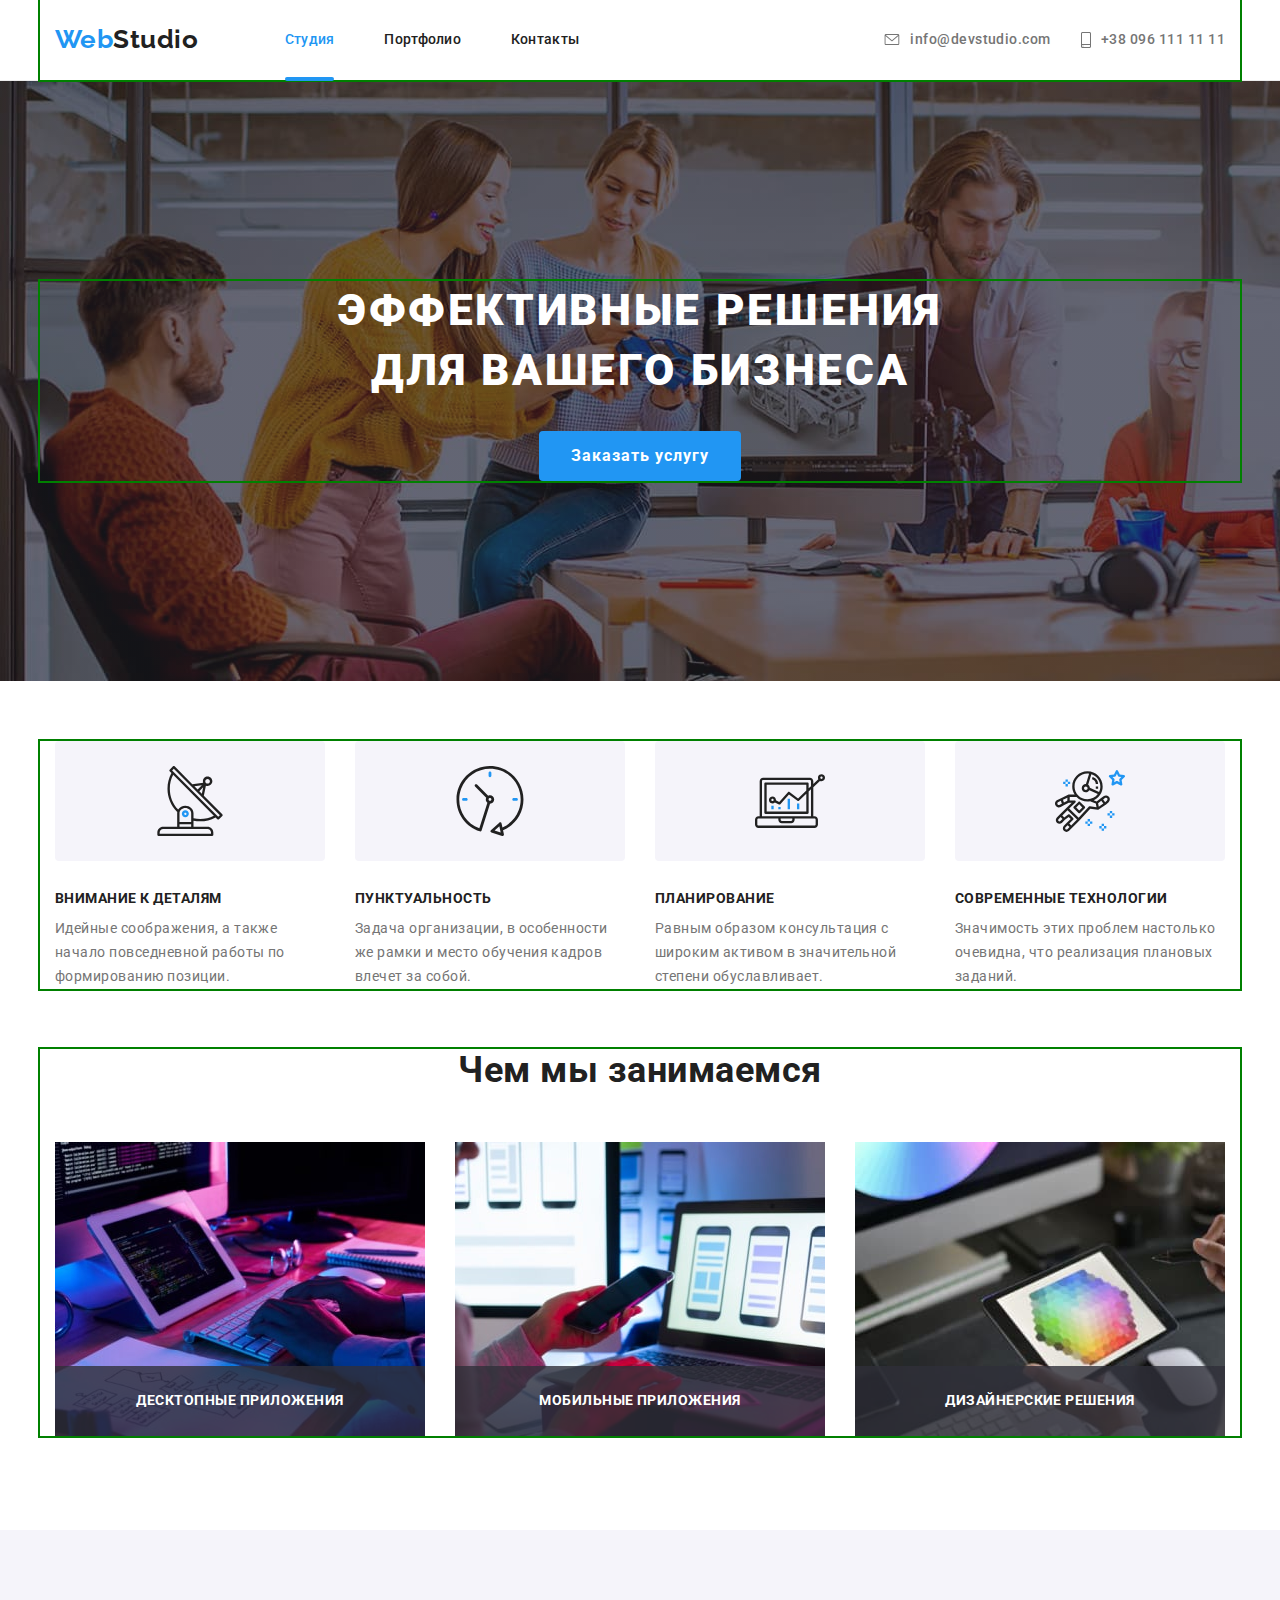
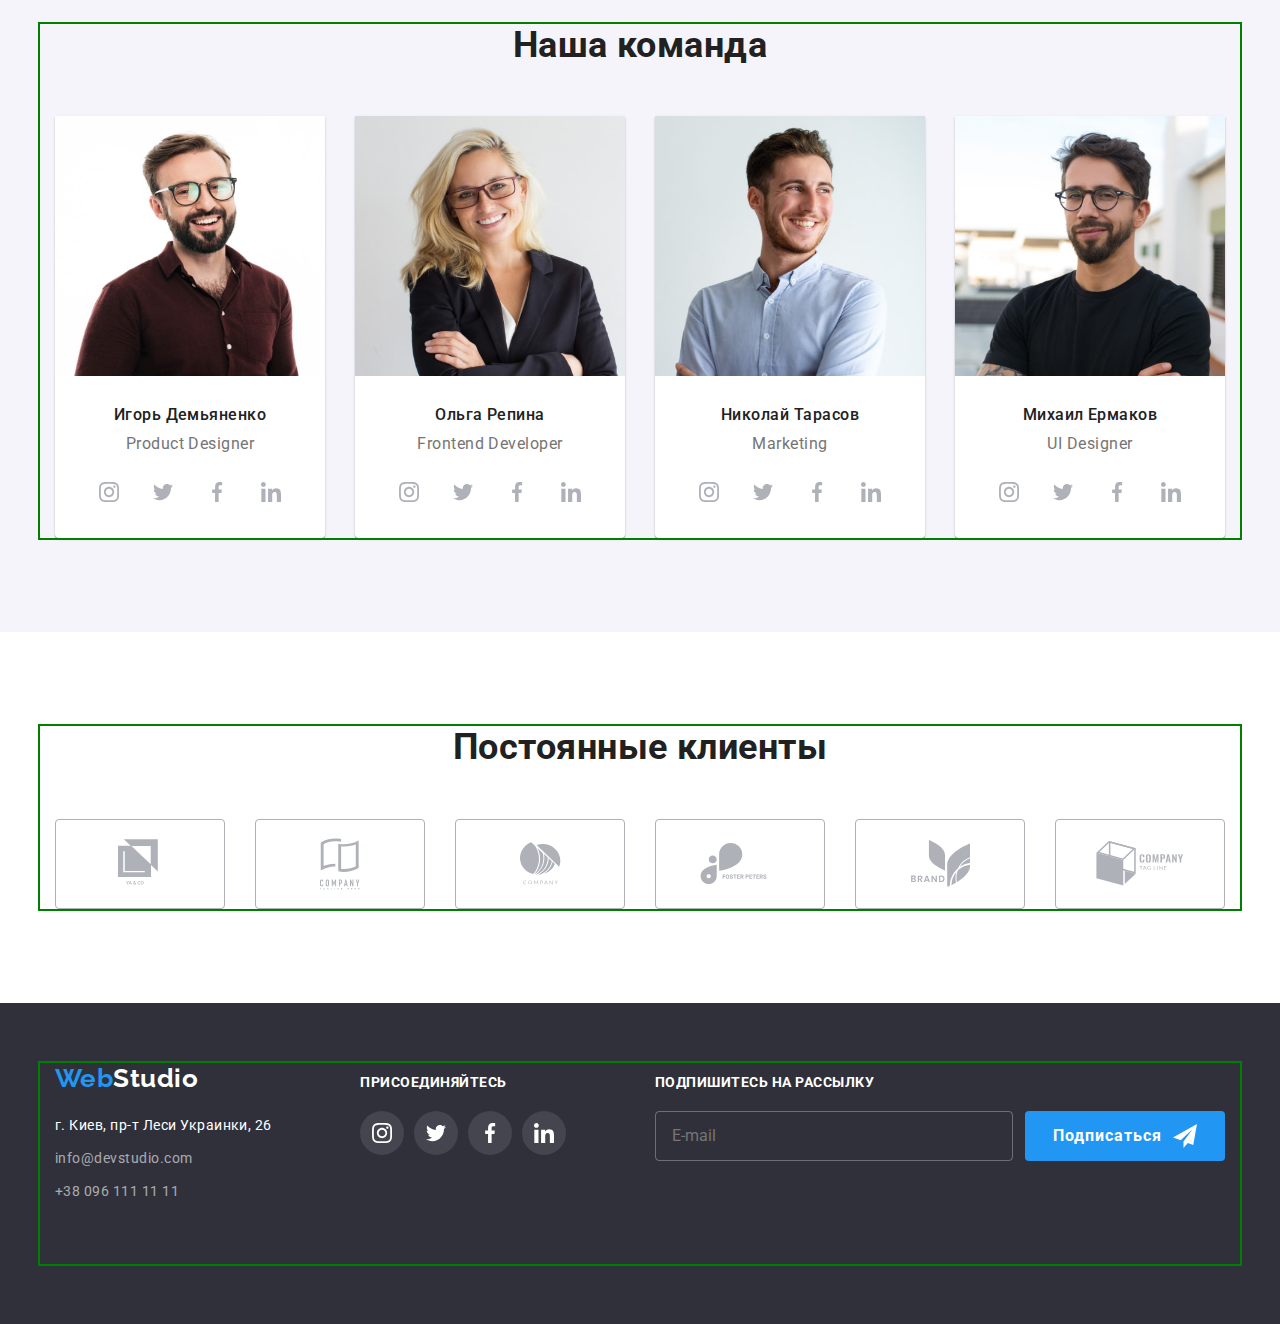
==== commit 98117bdb: "added footer" ====
--- a/index.html
+++ b/index.html
@@ -398,56 +398,6 @@
       </div>
     </section>
 
-    <!-- MODALS -->
-
-    <div class="backdrop backdrop--hidden" data-modal>
-      <div class="modal">
-        <form class="form" action="">
-          <p class="form__title">Оставьте свои данные, мы вам перезвоним</p>
-
-          <div class="form__group">
-            <label class="form__label" for="name">Имя</label>
-            <input class="form__input" type="text" name="name" id="name" />
-            <svg class="form__icon" width="18" height="18">
-              <use href="./images/sprite.svg#icon-person"> </use>
-            </svg>
-          </div>
-
-          <div class="form__group">
-            <label class="form__label" for="telephone">Телефон</label>
-            <input class="form__input" type="tel" name="telephone" id="telephone" />
-            <svg class="form__icon" width="18" height="18">
-              <use href="./images/sprite.svg#icon-phone"> </use>
-            </svg>
-          </div>
-
-          <div class="form__group">
-            <label class="form__label" for="email">Почта</label>
-            <input class="form__input" type="email" name="email" id="email" />
-            <svg class="form__icon" width="18" height="18">
-              <use href="./images/sprite.svg#icon-email"> </use>
-            </svg>
-          </div>
-          <div class="form__field">
-            <label class="form__label" for="comment">Комментарий</label>
-            <textarea class="form__comment" name="comment" id="comment" placeholder="Введите текст"></textarea>
-          </div>
-
-          <div class="form__text">
-            <input class="form__checkbox" type="checkbox" name="agreement" id="agreement" value="accept-policy" />
-            <label class="form__agreement" for="agreement">Соглашаюсь с рассылкой и принимаю </label>
-            <a class="form__link" href="" aria-label="линк на Условия договора">Условия договора</a>
-          </div>
-
-          <button class="button form__button" type="submit">Отправить</button>
-        </form>
-        <button class="close-btn" type="button" data-modal-close>
-          <svg class="close-icon">
-            <use href="./images/sprite.svg#icon-close-btn"></use>
-          </svg>
-        </button>
-      </div>
-    </div>
   </main>
 
   <!-- FOOTER SECTION -->
@@ -536,6 +486,57 @@
 
   </footer>
 
+  <!-- MODALS -->
+
+  <div class="backdrop backdrop--hidden" data-modal>
+    <div class="modal">
+      <form class="form" action="">
+        <p class="form__title">Оставьте свои данные, мы вам перезвоним</p>
+
+        <div class="form__group">
+          <label class="form__label" for="name">Имя</label>
+          <input class="form__input" type="text" name="name" id="name" />
+          <svg class="form__icon" width="18" height="18">
+            <use href="./images/sprite.svg#icon-person"> </use>
+          </svg>
+        </div>
+
+        <div class="form__group">
+          <label class="form__label" for="telephone">Телефон</label>
+          <input class="form__input" type="tel" name="telephone" id="telephone" />
+          <svg class="form__icon" width="18" height="18">
+            <use href="./images/sprite.svg#icon-phone"> </use>
+          </svg>
+        </div>
+
+        <div class="form__group">
+          <label class="form__label" for="email">Почта</label>
+          <input class="form__input" type="email" name="email" id="email" />
+          <svg class="form__icon" width="18" height="18">
+            <use href="./images/sprite.svg#icon-email"> </use>
+          </svg>
+        </div>
+        <div class="form__field">
+          <label class="form__label" for="comment">Комментарий</label>
+          <textarea class="form__comment" name="comment" id="comment" placeholder="Введите текст"></textarea>
+        </div>
+
+        <div class="form__text">
+          <input class="form__checkbox" type="checkbox" name="agreement" id="agreement" value="accept-policy" />
+          <label class="form__agreement" for="agreement">Соглашаюсь с рассылкой и принимаю </label>
+          <a class="form__link" href="" aria-label="линк на Условия договора">Условия договора</a>
+        </div>
+
+        <button class="button form__button" type="submit">Отправить</button>
+      </form>
+      <button class="close-btn" type="button" data-modal-close>
+        <svg class="close-icon">
+          <use href="./images/sprite.svg#icon-close-btn"></use>
+        </svg>
+      </button>
+    </div>
+  </div>
+
   <script src="./js/modal.js"></script>
   <script src="./js/menu.js"></script>
 </body>
--- a/css/main.min.css
+++ b/css/main.min.css
@@ -1,2 +1,2 @@
-body{background-color:#fff;color:#757575;font-family:"Roboto",sans-serif;font-weight:400;letter-spacing:0.03em}ul{list-style:none;padding:0;margin:0}img{display:block}*,*::before,*::after{margin:0;padding:0}h1,h2,h3,h4,h5,h6{color:#212121}.visually-hidden{position:absolute;width:1px;height:1px;margin:-1px;border:0;padding:0;clip:rect(0 0 0 0);overflow:hidden}.container{padding-left:15px;padding-right:15px;margin-left:auto;margin-right:auto;outline:2px solid green}@media screen and (min-width: 480px){.container{width:480px}}@media screen and (min-width: 768px){.container{width:768px}}@media screen and (min-width: 1200px){.container{width:1200px}}.section-title{margin-bottom:30px;font-weight:700;font-size:28px;line-height:1.19;text-align:center}@media screen and (min-width: 1200px){.section-title{margin-bottom:50px;font-weight:700;font-size:36px}}.button{display:inline-block;padding:10px 32px;min-width:200px;border-radius:4px;border:none;font-weight:700;font-size:16px;line-height:1.87;letter-spacing:0.06em;text-align:center;text-decoration:none;color:#fff;background-color:#2196f3;-webkit-box-shadow:0px 4px 4px 0px 4px 4px rgba(0,0,0,0.15);box-shadow:0px 4px 4px 0px 4px 4px rgba(0,0,0,0.15);border-radius:4px}.studio-logo{text-decoration:none;font-family:"Raleway",sans-serif;font-weight:700;font-size:24px;line-height:1.16;color:#212121}.studio-logo__item{color:#2196f3}.studio-logo__item--inverse{color:#fff}@media screen and (min-width: 1024px){.studio-logo{font-size:26px;line-height:1.2}}.header{position:relative;background-color:#fff;border-bottom:1px solid #ececec}.header-navigation{display:-webkit-box;display:-ms-flexbox;display:flex;-webkit-box-pack:justify;-ms-flex-pack:justify;justify-content:space-between;-webkit-box-align:center;-ms-flex-align:center;align-items:center}@media screen and (max-width: 767px){.header-navigation{padding-top:16px;padding-bottom:16px}}.menu-btn{display:-webkit-inline-box;display:-ms-inline-flexbox;display:inline-flex;border:none;outline:none;background-color:transparent}.menu-btn .icon-cross{display:none}.menu-btn.is-open .icon-cross{display:block}.menu-btn.is-open .icon-menu{display:none}.menu-btn:hover .mobile-menu,.menu-btn:focus .mobile-menu{fill:#2196f3}@media screen and (min-width: 768px){.menu-btn{display:none}}.mobile-menu{-webkit-transition:fill 250ms cubic-bezier(0.4, 0, 0.2, 1);transition:fill 250ms cubic-bezier(0.4, 0, 0.2, 1)}@media screen and (max-width: 767px){.menu-container{display:none;position:absolute;top:100%;left:0;width:100%;padding:60px 100px;background:#fff;-webkit-box-shadow:0px 4px 8px rgba(0,0,0,0.04),0px 2px 4px rgba(0,0,0,0.08),0px 1px 3px rgba(0,0,0,0.16);box-shadow:0px 4px 8px rgba(0,0,0,0.04),0px 2px 4px rgba(0,0,0,0.08),0px 1px 3px rgba(0,0,0,0.16)}.menu-container.is-open{display:block}}@media screen and (min-width: 768px){.menu-container{display:-webkit-box;display:-ms-flexbox;display:flex}}@media screen and (max-width: 767px){.navigation{margin-bottom:60px}}@media screen and (min-width: 768px){.navigation{display:-webkit-box;display:-ms-flexbox;display:flex;margin-right:84px}}@media screen and (min-width: 1200px){.navigation{margin-right:305px}}.navigation__list{display:-webkit-box;display:-ms-flexbox;display:flex}@media screen and (max-width: 767px){.navigation__list{-webkit-box-orient:vertical;-webkit-box-direction:normal;-ms-flex-direction:column;flex-direction:column;-webkit-box-align:center;-ms-flex-align:center;align-items:center}}@media screen and (min-width: 768px){.navigation__list{-webkit-box-align:center;-ms-flex-align:center;align-items:center}}@media screen and (max-width: 767px){.navigation__list-item:not(:last-child){margin-bottom:40px}}@media screen and (min-width: 768px){.navigation__list-item:not(:last-child){margin-right:50px}}.navigation__list-item{-webkit-transition:padding 250ms cubic-bezier(0.4, 0, 0.2, 1);transition:padding 250ms cubic-bezier(0.4, 0, 0.2, 1)}@media screen and (max-width: 767px){.navigation__list-item:hover,.navigation__list-item--active{padding-bottom:8px}}.navigation__list-link{position:relative;color:#212121;font-weight:500;font-size:18px;line-height:1.16;letter-spacing:0.02em;text-decoration:none;-webkit-transition:color 250ms cubic-bezier(0.4, 0, 0.2, 1);transition:color 250ms cubic-bezier(0.4, 0, 0.2, 1)}@media screen and (min-width: 768px){.navigation__list-link{display:block;padding-top:32px;padding-bottom:32px;font-size:14px;line-height:1.14}}@media screen and (min-width: 1200px){.navigation__list-link{font-size:14px;line-height:1.14}}.navigation__list-link:focus,.navigation__list-link:hover{color:#2196f3}.navigation__list-link--active{color:#2196f3}.navigation__list-link::after{content:'';display:-webkit-box;display:-ms-flexbox;display:flex;position:absolute;bottom:-1px;width:100%;height:4px;background-color:#2196f3;border-radius:2px;opacity:0;-webkit-transition:opacity 250ms cubic-bezier(0.4, 0, 0.2, 1);transition:opacity 250ms cubic-bezier(0.4, 0, 0.2, 1)}@media screen and (max-width: 767px){.navigation__list-link::after{bottom:-8px}}.navigation__list-link--active::after{opacity:1}.navigation__list-item:hover .navigation__list-link::after{opacity:1}.contacts-list{text-align:center}@media screen and (min-width: 768px){.contacts-list{display:-webkit-box;display:-ms-flexbox;display:flex;-webkit-box-orient:vertical;-webkit-box-direction:normal;-ms-flex-direction:column;flex-direction:column;-webkit-box-align:start;-ms-flex-align:start;align-items:flex-start;-webkit-box-pack:center;-ms-flex-pack:center;justify-content:center}}@media screen and (min-width: 1200px){.contacts-list{display:-webkit-box;display:-ms-flexbox;display:flex;-webkit-box-orient:horizontal;-webkit-box-direction:normal;-ms-flex-direction:row;flex-direction:row;-webkit-box-align:center;-ms-flex-align:center;align-items:center}.contacts-list__item+.contacts-list__item{margin-left:50px}}.contacts-list__link{font-size:18px;line-height:1.16;font-weight:500;color:#757575;text-decoration:none;-webkit-transition:color 250ms cubic-bezier(0.4, 0, 0.2, 1);transition:color 250ms cubic-bezier(0.4, 0, 0.2, 1);-webkit-box-align:center;-ms-flex-align:center;align-items:center}@media screen and (min-width: 768px){.contacts-list__link{font-size:12px}}@media screen and (min-width: 1200px){.contacts-list__link{-webkit-box-align:center;-ms-flex-align:center;align-items:center;display:-webkit-box;display:-ms-flexbox;display:flex;font-size:14px;line-height:1.14}}.contacts-list__link:hover,.contacts-list__link:focus{color:#2196f3}.contacts-list__item+.contacts-list__item{margin-top:16px}@media screen and (min-width: 768px){.contacts-list__item+.contacts-list__item{margin-top:10px}}@media screen and (min-width: 1200px){.contacts-list__item{text-align:center}.contacts-list__item+.contacts-list__item{margin-top:0;margin-left:30px}}.contacts-logo{margin-right:10px;fill:#757575;-webkit-transition:fill 250ms cubic-bezier(0.4, 0, 0.2, 1);transition:fill 250ms cubic-bezier(0.4, 0, 0.2, 1)}.contacts-list__link:focus .contacts-logo,.contacts-list__link:hover .contacts-logo{fill:#2196f3}.hero{padding-top:118px;padding-bottom:118px;text-align:center;margin-left:auto;margin-right:auto;max-width:480px;height:400px;background-color:#2f303a;background-image:-webkit-gradient(linear, left top, right top, from(rgba(47,48,58,0.4)), to(rgba(47,48,58,0.4))),url("../images/hero/mobile/hero-480-min.jpg");background-image:linear-gradient(to right, rgba(47,48,58,0.4), rgba(47,48,58,0.4)),url("../images/hero/mobile/hero-480-min.jpg")}@media screen and (min-width: 768px){.hero{max-width:768px;background-image:-webkit-gradient(linear, left top, right top, from(rgba(47,48,58,0.4)), to(rgba(47,48,58,0.4))),url("../images/hero/tablet/hero-768-min.jpg");background-image:linear-gradient(to right, rgba(47,48,58,0.4), rgba(47,48,58,0.4)),url("../images/hero/tablet/hero-768-min.jpg")}}@media screen and (min-width: 1200px){.hero{padding-top:200px;padding-bottom:200px;max-width:1600px;height:600px;background-image:-webkit-gradient(linear, left top, right top, from(rgba(47,48,58,0.4)), to(rgba(47,48,58,0.4))),url("../images/hero/desktop/hero-1600-min.jpg");background-image:linear-gradient(to right, rgba(47,48,58,0.4), rgba(47,48,58,0.4)),url("../images/hero/desktop/hero-1600-min.jpg")}}.hero__title{margin:0 auto 30px auto;font-weight:900;font-size:26px;line-height:1.62;letter-spacing:0.06em;text-transform:uppercase;color:#fff}@media screen and (min-width: 768px){.hero__title{width:360px}}@media screen and (min-width: 1200px){.hero__title{width:696px;font-size:44px;line-height:1.36}}.features{padding-top:60px;padding-bottom:60px}@media screen and (min-width: 768px){.features__list{display:-webkit-box;display:-ms-flexbox;display:flex;-ms-flex-wrap:wrap;flex-wrap:wrap}}.features__item:not(:last-child){margin-bottom:30px}@media screen and (min-width: 1200px){.features__item:not(:last-child){margin:0 30px 0 0}}@media screen and (min-width: 768px){.features__item{width:354px}}@media screen and (min-width: 1200px){.features__item{width:270px}}@media screen and (min-width: 768px){.features__item:nth-child(2n+1){margin-right:30px}}@media screen and (min-width: 768px){.features__item:nth-last-child(-n+2){margin-bottom:0}}.features__title{margin-top:0;margin-bottom:10px;font-weight:700;font-size:14px;line-height:1.14;text-transform:uppercase;text-align:center}@media screen and (min-width: 768px){.features__title{text-align:start}}.features__text{font-size:14px;line-height:1.71}.svg-container{margin-bottom:30px;padding:25px 0;height:120px;background-color:#f5f4fa;border-radius:4px}.svg-container__icon{display:block;margin-left:auto;margin-right:auto;width:70px;height:70px}.about{padding-bottom:94px}@media screen and (max-width: 1199px){.about{display:none}}.about__list{display:-webkit-box;display:-ms-flexbox;display:flex}.about__list-item:not(:last-child){margin-right:30px}.about__list-link{display:block;position:relative}.about__list-label{position:absolute;left:0;bottom:0;padding-top:27px;padding-bottom:27px;width:100%;font-weight:700;font-size:14px;line-height:1.14;text-align:center;text-transform:uppercase;color:#fff;background-color:rgba(47,48,58,0.8)}.team{padding-top:60px;padding-bottom:60px;background-color:#f5f4fa}@media screen and (min-width: 1200px){.team{padding-top:94px;padding-bottom:94px}}@media screen and (min-width: 768px){.team__list{display:-webkit-box;display:-ms-flexbox;display:flex;-ms-flex-wrap:wrap;flex-wrap:wrap}}.team__list-card{text-align:center;padding-bottom:24px;background-color:#fff;-webkit-box-shadow:0px 1px 3px rgba(0,0,0,0.12),0px 1px 1px rgba(0,0,0,0.14),0px 2px 1px rgba(0,0,0,0.2);box-shadow:0px 1px 3px rgba(0,0,0,0.12),0px 1px 1px rgba(0,0,0,0.14),0px 2px 1px rgba(0,0,0,0.2);border-radius:0px 0px 4px 4px}@media screen and (max-width: 1199px){.team__list-card:not(:last-child){margin-bottom:30px}}@media screen and (min-width: 1200px){.team__list-card:not(:last-child){margin-right:30px}}@media screen and (min-width: 768px){.team__list-card:nth-child(2n+1){margin-right:30px}}@media screen and (min-width: 768px) and (max-width: 1199px){.team__list-card:nth-last-child(-n+2){margin-bottom:0}}@media screen and (min-width: 768px){.team__list-card-img{width:354px;height:374px}}@media screen and (min-width: 1200px){.team__list-card-img{width:270px;height:260px}}.team__list-card-title{margin-top:30px;margin-bottom:10px;font-weight:500;font-size:16px;line-height:1.18}.team__list-card-profession{margin-bottom:16px;font-size:16px;line-height:1.18}.socials{display:-webkit-box;display:-ms-flexbox;display:flex;-webkit-box-pack:center;-ms-flex-pack:center;justify-content:center}.socials__item:not(:last-child){margin-right:10px}.socials__link{display:-webkit-box;display:-ms-flexbox;display:flex;-webkit-box-pack:center;-ms-flex-pack:center;justify-content:center;width:44px;height:44px;border-radius:50%;-webkit-transition:all 250ms cubic-bezier(0.4, 0, 0.2, 1);transition:all 250ms cubic-bezier(0.4, 0, 0.2, 1)}.socials__link:focus,.socials__link:hover{background-color:#2196f3;border-radius:50%}.socials__link:focus,.socials__link:hover .social-logo{fill:#fff}.social-logo{-ms-flex-item-align:center;-ms-grid-row-align:center;align-self:center;width:20px;height:20px;fill:#afb1b8}.clients{padding-top:94px;padding-bottom:94px}.clients__list{display:-webkit-box;display:-ms-flexbox;display:flex}.clients__item+.clients__item{margin-left:30px}.clients__link{display:-webkit-box;display:-ms-flexbox;display:flex;-ms-flex-line-pack:center;align-content:center;-webkit-box-pack:center;-ms-flex-pack:center;justify-content:center;width:170px;height:90px;border:1px solid #afb1b8;border-radius:4px;-webkit-transition:border 250ms cubic-bezier(0.4, 0, 0.2, 1);transition:border 250ms cubic-bezier(0.4, 0, 0.2, 1)}.clients__link:focus,.clients__link:hover{border:1px solid #2196f3}.clients__link:focus .clients__logo,.clients__link:hover .clients__logo{fill:#2196f3}.clients__logo{-ms-flex-item-align:center;-ms-grid-row-align:center;align-self:center;fill:#afb1b8;-webkit-transition:fill 250ms cubic-bezier(0.4, 0, 0.2, 1);transition:fill 250ms cubic-bezier(0.4, 0, 0.2, 1)}.footer{padding-top:60px;padding-bottom:60px;background-color:#2f303a}.footer__studio-logo{display:inline-block;margin-bottom:20px}.footer-wrapper{display:-webkit-box;display:-ms-flexbox;display:flex}.footer-container{margin-right:70px}.footer-links{margin-top:12px;margin-right:93px}.slogan{display:block;margin-bottom:20px;font-size:14px;line-height:1.14;text-transform:uppercase;color:#fff}.socials__link--color{background-color:rgba(255,255,255,0.1);border-radius:50%}.social-logo--color{fill:#fff}.address__list-item:not(:last-child){margin-bottom:9px}.address__list-link{font-size:14px;line-height:1.71;font-style:normal;text-decoration:none;color:rgba(255,255,255,0.6)}.address__list-link--color{color:#fff}.footer-form{margin-top:12px}.subscribe-form{display:-webkit-box;display:-ms-flexbox;display:flex}.subscribe-form__title{display:block;margin-bottom:20px}.subscribe-form__field{margin-right:12px;padding:15px 16px;width:358px;height:50px;color:rgba(255,255,255,0.6);border:1px solid rgba(255,255,255,0.3);border-radius:4px;background-color:transparent}.subscribe-form__button{position:relative;padding-left:28px;padding-right:28px;text-align:left}.subscribe-form__logo{position:absolute;top:13px;right:28px}.backdrop{position:fixed;top:0;left:0;width:100%;height:100%;background-color:rgba(0,0,0,0.2);opacity:1;-webkit-transition:opacity 250ms cubic-bezier(0.4, 0, 0.2, 1);transition:opacity 250ms cubic-bezier(0.4, 0, 0.2, 1)}.backdrop--hidden{opacity:0;pointer-events:none}.modal{position:absolute;top:50%;left:50%;padding:40px;min-width:528px;min-height:581px;background-color:#fff;-webkit-box-shadow:0px 1px 3px rgba(0,0,0,0.12),0px 1px 1px rgba(0,0,0,0.14),0px 2px 1px rgba(0,0,0,0.2);box-shadow:0px 1px 3px rgba(0,0,0,0.12),0px 1px 1px rgba(0,0,0,0.14),0px 2px 1px rgba(0,0,0,0.2);border-radius:4px;-webkit-transform:translate(-50%, -50%) scale(1);transform:translate(-50%, -50%) scale(1);-webkit-transition:-webkit-transform 250ms cubic-bezier(0.4, 0, 0.2, 1);transition:-webkit-transform 250ms cubic-bezier(0.4, 0, 0.2, 1);transition:transform 250ms cubic-bezier(0.4, 0, 0.2, 1);transition:transform 250ms cubic-bezier(0.4, 0, 0.2, 1), -webkit-transform 250ms cubic-bezier(0.4, 0, 0.2, 1)}.close-btn{position:absolute;top:8px;right:8px;width:30px;height:30px;background-color:#fff;border:1px solid rgba(0,0,0,0.1);border-radius:50%;cursor:pointer}.close-btn:hover .close-icon,.close-btn:focus .close-icon{fill:#2196f3}.close-icon{position:absolute;width:11px;height:11px;top:50%;left:50%;-webkit-transform:translate(-50%, -50%);transform:translate(-50%, -50%);-webkit-transition:fill 250ms cubic-bezier(0.4, 0, 0.2, 1);transition:fill 250ms cubic-bezier(0.4, 0, 0.2, 1)}.form{width:448px}.form__title{margin-bottom:12px;font-weight:700;font-size:20px;line-height:1.15;text-align:center;color:#212121}.form__group{position:relative;display:-webkit-box;display:-ms-flexbox;display:flex;-webkit-box-orient:vertical;-webkit-box-direction:normal;-ms-flex-direction:column;flex-direction:column;margin-bottom:10px}.form__label{margin-bottom:4px}.form__input{padding:11px 42px;height:40px;border:1px solid rgba(33,33,33,0.2);border-radius:4px}.form__input:focus,.form__comment:focus{outline:none;border-color:#2196f3}.form__input:focus+.form__icon{fill:#2196f3}.form__icon{position:absolute;top:33px;left:15px}.form__comment{resize:none;padding:12px 16px;width:448px;height:120px;font-size:14px;line-height:1.14;letter-spacing:0.01em;border:1px solid rgba(33,33,33,0.2);border-radius:4px}.form__comment::-webkit-input-placeholder{color:rgba(117,117,117,0.5)}.form__comment:-ms-input-placeholder{color:rgba(117,117,117,0.5)}.form__comment::-ms-input-placeholder{color:rgba(117,117,117,0.5)}.form__comment::placeholder{color:rgba(117,117,117,0.5)}.form__field{display:-webkit-box;display:-ms-flexbox;display:flex;-webkit-box-orient:vertical;-webkit-box-direction:normal;-ms-flex-direction:column;flex-direction:column;margin-bottom:20px}.form__text{display:-webkit-box;display:-ms-flexbox;display:flex;-webkit-box-pack:space-evenly;-ms-flex-pack:space-evenly;justify-content:space-evenly;margin-bottom:30px}.form__link{font-size:14px;line-height:1.71;color:#2196f3}.form__agreement{display:-webkit-inline-box;display:-ms-inline-flexbox;display:inline-flex;margin-left:7px;font-size:14px;line-height:1.71;color:#757575}.form__agreement::before{content:'';width:16px;height:15px;margin-right:7px;background-image:url("../images/uncheck.svg");background-color:#fff;-ms-flex-item-align:center;-ms-grid-row-align:center;align-self:center}.form__checkbox{position:absolute;width:1px;height:1px;margin:-1px;border:0;padding:0;clip:rect(0 0 0 0);overflow:hidden}.form__checkbox:checked+.form__agreement::before{background-image:url("../images/check.svg");background-color:#2196f3;border-radius:2px}.form__button{display:block;margin:0 auto}
+body{background-color:#fff;color:#757575;font-family:"Roboto",sans-serif;font-weight:400;letter-spacing:0.03em}ul{list-style:none;padding:0;margin:0}img{display:block}*,*::before,*::after{margin:0;padding:0}h1,h2,h3,h4,h5,h6{color:#212121}.visually-hidden{position:absolute;width:1px;height:1px;margin:-1px;border:0;padding:0;clip:rect(0 0 0 0);overflow:hidden}.container{padding-left:15px;padding-right:15px;margin-left:auto;margin-right:auto;outline:2px solid green}@media screen and (min-width: 480px){.container{width:480px}}@media screen and (min-width: 768px){.container{width:768px}}@media screen and (min-width: 1200px){.container{width:1200px}}.section-title{margin-bottom:30px;font-weight:700;font-size:28px;line-height:1.19;text-align:center}@media screen and (min-width: 1200px){.section-title{margin-bottom:50px;font-weight:700;font-size:36px}}.button{display:inline-block;padding:10px 32px;min-width:200px;border-radius:4px;border:none;font-weight:700;font-size:16px;line-height:1.87;letter-spacing:0.06em;text-align:center;text-decoration:none;color:#fff;background-color:#2196f3;-webkit-box-shadow:0px 4px 4px 0px 4px 4px rgba(0,0,0,0.15);box-shadow:0px 4px 4px 0px 4px 4px rgba(0,0,0,0.15);border-radius:4px}.studio-logo{text-decoration:none;font-family:"Raleway",sans-serif;font-weight:700;font-size:24px;line-height:1.16;color:#212121}.studio-logo__item{color:#2196f3}.studio-logo__item--inverse{color:#fff}@media screen and (min-width: 1024px){.studio-logo{font-size:26px;line-height:1.2}}.header{position:relative;background-color:#fff;border-bottom:1px solid #ececec}.header-navigation{display:-webkit-box;display:-ms-flexbox;display:flex;-webkit-box-pack:justify;-ms-flex-pack:justify;justify-content:space-between;-webkit-box-align:center;-ms-flex-align:center;align-items:center}@media screen and (max-width: 767px){.header-navigation{padding-top:16px;padding-bottom:16px}}.menu-btn{display:-webkit-inline-box;display:-ms-inline-flexbox;display:inline-flex;border:none;outline:none;background-color:transparent}.menu-btn .icon-cross{display:none}.menu-btn.is-open .icon-cross{display:block}.menu-btn.is-open .icon-menu{display:none}.menu-btn:hover .mobile-menu,.menu-btn:focus .mobile-menu{fill:#2196f3}@media screen and (min-width: 768px){.menu-btn{display:none}}.mobile-menu{-webkit-transition:fill 250ms cubic-bezier(0.4, 0, 0.2, 1);transition:fill 250ms cubic-bezier(0.4, 0, 0.2, 1)}@media screen and (max-width: 767px){.menu-container{display:none;position:absolute;top:100%;left:0;width:100%;padding:60px 100px;background:#fff;-webkit-box-shadow:0px 4px 8px rgba(0,0,0,0.04),0px 2px 4px rgba(0,0,0,0.08),0px 1px 3px rgba(0,0,0,0.16);box-shadow:0px 4px 8px rgba(0,0,0,0.04),0px 2px 4px rgba(0,0,0,0.08),0px 1px 3px rgba(0,0,0,0.16)}.menu-container.is-open{display:block}}@media screen and (min-width: 768px){.menu-container{display:-webkit-box;display:-ms-flexbox;display:flex}}@media screen and (max-width: 767px){.navigation{margin-bottom:60px}}@media screen and (min-width: 768px){.navigation{display:-webkit-box;display:-ms-flexbox;display:flex;margin-right:84px}}@media screen and (min-width: 1200px){.navigation{margin-right:305px}}.navigation__list{display:-webkit-box;display:-ms-flexbox;display:flex}@media screen and (max-width: 767px){.navigation__list{-webkit-box-orient:vertical;-webkit-box-direction:normal;-ms-flex-direction:column;flex-direction:column;-webkit-box-align:center;-ms-flex-align:center;align-items:center}}@media screen and (min-width: 768px){.navigation__list{-webkit-box-align:center;-ms-flex-align:center;align-items:center}}@media screen and (max-width: 767px){.navigation__list-item:not(:last-child){margin-bottom:40px}}@media screen and (min-width: 768px){.navigation__list-item:not(:last-child){margin-right:50px}}.navigation__list-item{-webkit-transition:padding 250ms cubic-bezier(0.4, 0, 0.2, 1);transition:padding 250ms cubic-bezier(0.4, 0, 0.2, 1)}@media screen and (max-width: 767px){.navigation__list-item:hover,.navigation__list-item--active{padding-bottom:8px}}.navigation__list-link{position:relative;color:#212121;font-weight:500;font-size:18px;line-height:1.16;letter-spacing:0.02em;text-decoration:none;-webkit-transition:color 250ms cubic-bezier(0.4, 0, 0.2, 1);transition:color 250ms cubic-bezier(0.4, 0, 0.2, 1)}@media screen and (min-width: 768px){.navigation__list-link{display:block;padding-top:32px;padding-bottom:32px;font-size:14px;line-height:1.14}}@media screen and (min-width: 1200px){.navigation__list-link{font-size:14px;line-height:1.14}}.navigation__list-link:focus,.navigation__list-link:hover{color:#2196f3}.navigation__list-link--active{color:#2196f3}.navigation__list-link::after{content:'';display:-webkit-box;display:-ms-flexbox;display:flex;position:absolute;bottom:-1px;width:100%;height:4px;background-color:#2196f3;border-radius:2px;opacity:0;-webkit-transition:opacity 250ms cubic-bezier(0.4, 0, 0.2, 1);transition:opacity 250ms cubic-bezier(0.4, 0, 0.2, 1)}@media screen and (max-width: 767px){.navigation__list-link::after{bottom:-8px}}.navigation__list-link--active::after{opacity:1}.navigation__list-item:hover .navigation__list-link::after{opacity:1}.contacts-list{text-align:center}@media screen and (min-width: 768px){.contacts-list{display:-webkit-box;display:-ms-flexbox;display:flex;-webkit-box-orient:vertical;-webkit-box-direction:normal;-ms-flex-direction:column;flex-direction:column;-webkit-box-align:start;-ms-flex-align:start;align-items:flex-start;-webkit-box-pack:center;-ms-flex-pack:center;justify-content:center}}@media screen and (min-width: 1200px){.contacts-list{display:-webkit-box;display:-ms-flexbox;display:flex;-webkit-box-orient:horizontal;-webkit-box-direction:normal;-ms-flex-direction:row;flex-direction:row;-webkit-box-align:center;-ms-flex-align:center;align-items:center}.contacts-list__item+.contacts-list__item{margin-left:50px}}.contacts-list__link{font-size:18px;line-height:1.16;font-weight:500;color:#757575;text-decoration:none;-webkit-transition:color 250ms cubic-bezier(0.4, 0, 0.2, 1);transition:color 250ms cubic-bezier(0.4, 0, 0.2, 1);-webkit-box-align:center;-ms-flex-align:center;align-items:center}@media screen and (min-width: 768px){.contacts-list__link{font-size:12px}}@media screen and (min-width: 1200px){.contacts-list__link{-webkit-box-align:center;-ms-flex-align:center;align-items:center;display:-webkit-box;display:-ms-flexbox;display:flex;font-size:14px;line-height:1.14}}.contacts-list__link:hover,.contacts-list__link:focus{color:#2196f3}.contacts-list__item+.contacts-list__item{margin-top:16px}@media screen and (min-width: 768px){.contacts-list__item+.contacts-list__item{margin-top:10px}}@media screen and (min-width: 1200px){.contacts-list__item{text-align:center}.contacts-list__item+.contacts-list__item{margin-top:0;margin-left:30px}}.contacts-logo{margin-right:10px;fill:#757575;-webkit-transition:fill 250ms cubic-bezier(0.4, 0, 0.2, 1);transition:fill 250ms cubic-bezier(0.4, 0, 0.2, 1)}.contacts-list__link:focus .contacts-logo,.contacts-list__link:hover .contacts-logo{fill:#2196f3}.hero{padding-top:118px;padding-bottom:118px;text-align:center;margin-left:auto;margin-right:auto;max-width:480px;height:400px;background-color:#2f303a;background-image:-webkit-gradient(linear, left top, right top, from(rgba(47,48,58,0.4)), to(rgba(47,48,58,0.4))),url("../images/hero/mobile/hero-480-min.jpg");background-image:linear-gradient(to right, rgba(47,48,58,0.4), rgba(47,48,58,0.4)),url("../images/hero/mobile/hero-480-min.jpg")}@media screen and (min-width: 768px){.hero{max-width:768px;background-image:-webkit-gradient(linear, left top, right top, from(rgba(47,48,58,0.4)), to(rgba(47,48,58,0.4))),url("../images/hero/tablet/hero-768-min.jpg");background-image:linear-gradient(to right, rgba(47,48,58,0.4), rgba(47,48,58,0.4)),url("../images/hero/tablet/hero-768-min.jpg")}}@media screen and (min-width: 1200px){.hero{padding-top:200px;padding-bottom:200px;max-width:1600px;height:600px;background-image:-webkit-gradient(linear, left top, right top, from(rgba(47,48,58,0.4)), to(rgba(47,48,58,0.4))),url("../images/hero/desktop/hero-1600-min.jpg");background-image:linear-gradient(to right, rgba(47,48,58,0.4), rgba(47,48,58,0.4)),url("../images/hero/desktop/hero-1600-min.jpg")}}.hero__title{margin:0 auto 30px auto;font-weight:900;font-size:26px;line-height:1.62;letter-spacing:0.06em;text-transform:uppercase;color:#fff}@media screen and (min-width: 768px){.hero__title{width:360px}}@media screen and (min-width: 1200px){.hero__title{width:696px;font-size:44px;line-height:1.36}}.features{padding-top:60px;padding-bottom:60px}@media screen and (min-width: 768px){.features__list{display:-webkit-box;display:-ms-flexbox;display:flex;-ms-flex-wrap:wrap;flex-wrap:wrap}}.features__item:not(:last-child){margin-bottom:30px}@media screen and (min-width: 1200px){.features__item:not(:last-child){margin:0 30px 0 0}}@media screen and (min-width: 768px){.features__item{width:354px}}@media screen and (min-width: 1200px){.features__item{width:270px}}@media screen and (min-width: 768px){.features__item:nth-child(2n+1){margin-right:30px}}@media screen and (min-width: 768px){.features__item:nth-last-child(-n+2){margin-bottom:0}}.features__title{margin-top:0;margin-bottom:10px;font-weight:700;font-size:14px;line-height:1.14;text-transform:uppercase;text-align:center}@media screen and (min-width: 768px){.features__title{text-align:start}}.features__text{font-size:14px;line-height:1.71}.svg-container{margin-bottom:30px;padding:25px 0;height:120px;background-color:#f5f4fa;border-radius:4px}.svg-container__icon{display:block;margin-left:auto;margin-right:auto;width:70px;height:70px}.about{padding-bottom:94px}@media screen and (max-width: 1199px){.about{display:none}}.about__list{display:-webkit-box;display:-ms-flexbox;display:flex}.about__list-item:not(:last-child){margin-right:30px}.about__list-link{display:block;position:relative}.about__list-label{position:absolute;left:0;bottom:0;padding-top:27px;padding-bottom:27px;width:100%;font-weight:700;font-size:14px;line-height:1.14;text-align:center;text-transform:uppercase;color:#fff;background-color:rgba(47,48,58,0.8)}.team{padding-top:60px;padding-bottom:60px;background-color:#f5f4fa}@media screen and (min-width: 1200px){.team{padding-top:94px;padding-bottom:94px}}@media screen and (min-width: 768px){.team__list{display:-webkit-box;display:-ms-flexbox;display:flex;-ms-flex-wrap:wrap;flex-wrap:wrap}}.team__list-card{text-align:center;padding-bottom:24px;background-color:#fff;-webkit-box-shadow:0px 1px 3px rgba(0,0,0,0.12),0px 1px 1px rgba(0,0,0,0.14),0px 2px 1px rgba(0,0,0,0.2);box-shadow:0px 1px 3px rgba(0,0,0,0.12),0px 1px 1px rgba(0,0,0,0.14),0px 2px 1px rgba(0,0,0,0.2);border-radius:0px 0px 4px 4px}@media screen and (max-width: 1199px){.team__list-card:not(:last-child){margin-bottom:30px}}@media screen and (min-width: 1200px){.team__list-card:not(:last-child){margin-right:30px}}@media screen and (min-width: 768px){.team__list-card:nth-child(2n+1){margin-right:30px}}@media screen and (min-width: 768px) and (max-width: 1199px){.team__list-card:nth-last-child(-n+2){margin-bottom:0}}@media screen and (min-width: 768px){.team__list-card-img{width:354px;height:374px}}@media screen and (min-width: 1200px){.team__list-card-img{width:270px;height:260px}}.team__list-card-title{margin-top:30px;margin-bottom:10px;font-weight:500;font-size:16px;line-height:1.18}.team__list-card-profession{margin-bottom:16px;font-size:16px;line-height:1.18}.socials{display:-webkit-box;display:-ms-flexbox;display:flex;-webkit-box-pack:center;-ms-flex-pack:center;justify-content:center}.socials__item:not(:last-child){margin-right:10px}.socials__link{display:-webkit-box;display:-ms-flexbox;display:flex;-webkit-box-pack:center;-ms-flex-pack:center;justify-content:center;width:44px;height:44px;border-radius:50%;-webkit-transition:all 250ms cubic-bezier(0.4, 0, 0.2, 1);transition:all 250ms cubic-bezier(0.4, 0, 0.2, 1)}.socials__link:focus,.socials__link:hover{background-color:#2196f3;border-radius:50%}.socials__link:focus,.socials__link:hover .social-logo{fill:#fff}.social-logo{-ms-flex-item-align:center;-ms-grid-row-align:center;align-self:center;width:20px;height:20px;fill:#afb1b8}.clients{padding-top:60px;padding-bottom:60px}@media screen and (min-width: 1200px){.clients{padding-top:94px;padding-bottom:94px}}.clients__list{display:-webkit-box;display:-ms-flexbox;display:flex}@media screen and (max-width: 1600px){.clients__list{-ms-flex-wrap:wrap;flex-wrap:wrap}}@media screen and (min-width: 480px) and (max-width: 767px){.clients__item:nth-child(2n+1){margin-right:30px}.clients__item:not(:nth-last-child(-n+2)){margin-bottom:30px}}@media screen and (min-width: 768px) and (max-width: 1199px){.clients__item:not(:nth-child(3n)){margin-right:30px}.clients__item:not(:nth-last-child(-n+3)){margin-bottom:30px}}@media screen and (min-width: 1200px){.clients__item+.clients__item{margin-left:30px}}.clients__link{display:-webkit-box;display:-ms-flexbox;display:flex;-ms-flex-line-pack:center;align-content:center;-webkit-box-pack:center;-ms-flex-pack:center;justify-content:center;width:210px;height:90px;border:1px solid #afb1b8;border-radius:4px;-webkit-transition:border 250ms cubic-bezier(0.4, 0, 0.2, 1);transition:border 250ms cubic-bezier(0.4, 0, 0.2, 1)}@media screen and (min-width: 768px){.clients__link{width:226px}}@media screen and (min-width: 1200px){.clients__link{width:170px}}.clients__link:focus,.clients__link:hover{border:1px solid #2196f3}.clients__link:focus .clients__logo,.clients__link:hover .clients__logo{fill:#2196f3}.clients__logo{-ms-flex-item-align:center;-ms-grid-row-align:center;align-self:center;fill:#afb1b8;-webkit-transition:fill 250ms cubic-bezier(0.4, 0, 0.2, 1);transition:fill 250ms cubic-bezier(0.4, 0, 0.2, 1)}.footer{padding-top:60px;padding-bottom:60px;background-color:#2f303a}.footer__studio-logo{display:inline-block;margin-bottom:20px}@media screen and (min-width: 768px){.footer-wrapper{display:-webkit-box;display:-ms-flexbox;display:flex;-ms-flex-wrap:wrap;flex-wrap:wrap;-webkit-box-pack:center;-ms-flex-pack:center;justify-content:center}}@media screen and (min-width: 1200px){.footer-wrapper{-webkit-box-pack:justify;-ms-flex-pack:justify;justify-content:space-between}}.footer-container{margin-bottom:60px;text-align:center}@media screen and (min-width: 768px) and (max-width: 1199px){.footer-container{margin-right:165px}}@media screen and (min-width: 1200px){.footer-container{text-align:start}}@media screen and (max-width: 767px){.footer-links{margin-bottom:60px}}@media screen and (min-width: 1200px){.footer-links{margin-top:12px}}.slogan{display:block;margin-bottom:20px;text-align:center;font-size:14px;line-height:1.14;text-transform:uppercase;color:#fff}@media screen and (min-width: 1200px){.slogan{text-align:start}}.socials__link--color{background-color:rgba(255,255,255,0.1);border-radius:50%}.social-logo--color{fill:#fff}.address__list-item:not(:last-child){margin-bottom:9px}.address__list-link{font-size:14px;line-height:1.71;font-style:normal;text-decoration:none;color:rgba(255,255,255,0.6)}.address__list-link--color{color:#fff}@media screen and (min-width: 1200px){.footer-form{margin-top:12px}}.subscribe-form{text-align:center}@media screen and (min-width: 1200px){.subscribe-form{display:-webkit-box;display:-ms-flexbox;display:flex}}.subscribe-form__title{display:block;margin-bottom:20px;text-align:center}.subscribe-form__field{margin-bottom:20px;padding:15px 16px;width:100%;height:50px;color:rgba(255,255,255,0.6);border:1px solid rgba(255,255,255,0.3);border-radius:4px;background-color:transparent}@media screen and (min-width: 1200px){.subscribe-form__field{width:358px;margin-bottom:0;margin-right:12px}}.subscribe-form__button{position:relative;padding-left:28px;padding-right:28px;text-align:left}.subscribe-form__logo{position:absolute;top:13px;right:28px}.backdrop{position:fixed;top:0;left:0;width:100%;height:100%;background-color:rgba(0,0,0,0.2);opacity:1;-webkit-transition:opacity 250ms cubic-bezier(0.4, 0, 0.2, 1);transition:opacity 250ms cubic-bezier(0.4, 0, 0.2, 1)}.backdrop--hidden{opacity:0;pointer-events:none}.modal{position:absolute;top:50%;left:50%;padding:40px;min-width:528px;min-height:581px;background-color:#fff;-webkit-box-shadow:0px 1px 3px rgba(0,0,0,0.12),0px 1px 1px rgba(0,0,0,0.14),0px 2px 1px rgba(0,0,0,0.2);box-shadow:0px 1px 3px rgba(0,0,0,0.12),0px 1px 1px rgba(0,0,0,0.14),0px 2px 1px rgba(0,0,0,0.2);border-radius:4px;-webkit-transform:translate(-50%, -50%) scale(1);transform:translate(-50%, -50%) scale(1);-webkit-transition:-webkit-transform 250ms cubic-bezier(0.4, 0, 0.2, 1);transition:-webkit-transform 250ms cubic-bezier(0.4, 0, 0.2, 1);transition:transform 250ms cubic-bezier(0.4, 0, 0.2, 1);transition:transform 250ms cubic-bezier(0.4, 0, 0.2, 1), -webkit-transform 250ms cubic-bezier(0.4, 0, 0.2, 1)}.close-btn{position:absolute;top:8px;right:8px;width:30px;height:30px;background-color:#fff;border:1px solid rgba(0,0,0,0.1);border-radius:50%;cursor:pointer}.close-btn:hover .close-icon,.close-btn:focus .close-icon{fill:#2196f3}.close-icon{position:absolute;width:11px;height:11px;top:50%;left:50%;-webkit-transform:translate(-50%, -50%);transform:translate(-50%, -50%);-webkit-transition:fill 250ms cubic-bezier(0.4, 0, 0.2, 1);transition:fill 250ms cubic-bezier(0.4, 0, 0.2, 1)}.form{width:448px}.form__title{margin-bottom:12px;font-weight:700;font-size:20px;line-height:1.15;text-align:center;color:#212121}.form__group{position:relative;display:-webkit-box;display:-ms-flexbox;display:flex;-webkit-box-orient:vertical;-webkit-box-direction:normal;-ms-flex-direction:column;flex-direction:column;margin-bottom:10px}.form__label{margin-bottom:4px}.form__input{padding:11px 42px;height:40px;border:1px solid rgba(33,33,33,0.2);border-radius:4px}.form__input:focus,.form__comment:focus{outline:none;border-color:#2196f3}.form__input:focus+.form__icon{fill:#2196f3}.form__icon{position:absolute;top:33px;left:15px}.form__comment{resize:none;padding:12px 16px;width:448px;height:120px;font-size:14px;line-height:1.14;letter-spacing:0.01em;border:1px solid rgba(33,33,33,0.2);border-radius:4px}.form__comment::-webkit-input-placeholder{color:rgba(117,117,117,0.5)}.form__comment:-ms-input-placeholder{color:rgba(117,117,117,0.5)}.form__comment::-ms-input-placeholder{color:rgba(117,117,117,0.5)}.form__comment::placeholder{color:rgba(117,117,117,0.5)}.form__field{display:-webkit-box;display:-ms-flexbox;display:flex;-webkit-box-orient:vertical;-webkit-box-direction:normal;-ms-flex-direction:column;flex-direction:column;margin-bottom:20px}.form__text{display:-webkit-box;display:-ms-flexbox;display:flex;-webkit-box-pack:space-evenly;-ms-flex-pack:space-evenly;justify-content:space-evenly;margin-bottom:30px}.form__link{font-size:14px;line-height:1.71;color:#2196f3}.form__agreement{display:-webkit-inline-box;display:-ms-inline-flexbox;display:inline-flex;margin-left:7px;font-size:14px;line-height:1.71;color:#757575}.form__agreement::before{content:'';width:16px;height:15px;margin-right:7px;background-image:url("../images/uncheck.svg");background-color:#fff;-ms-flex-item-align:center;-ms-grid-row-align:center;align-self:center}.form__checkbox{position:absolute;width:1px;height:1px;margin:-1px;border:0;padding:0;clip:rect(0 0 0 0);overflow:hidden}.form__checkbox:checked+.form__agreement::before{background-image:url("../images/check.svg");background-color:#2196f3;border-radius:2px}.form__button{display:block;margin:0 auto}
 /*# sourceMappingURL=main.min.css.map */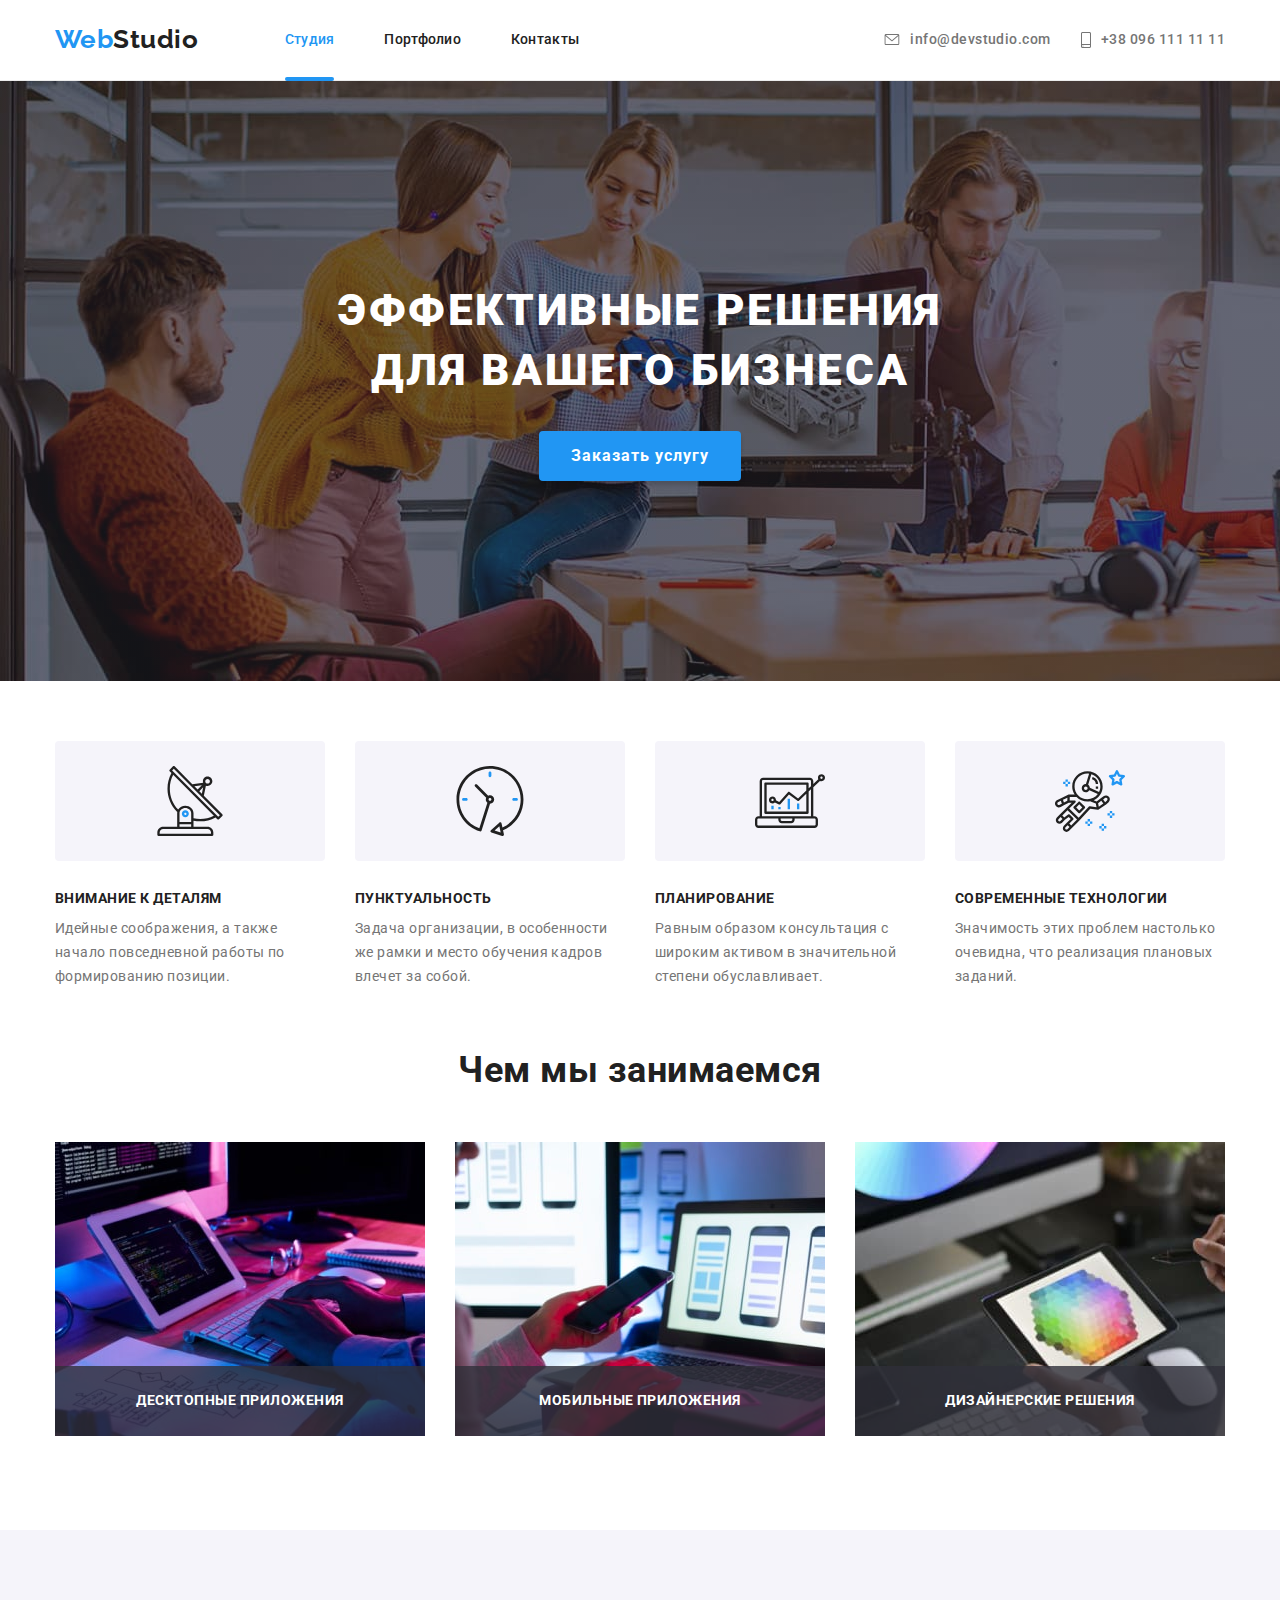
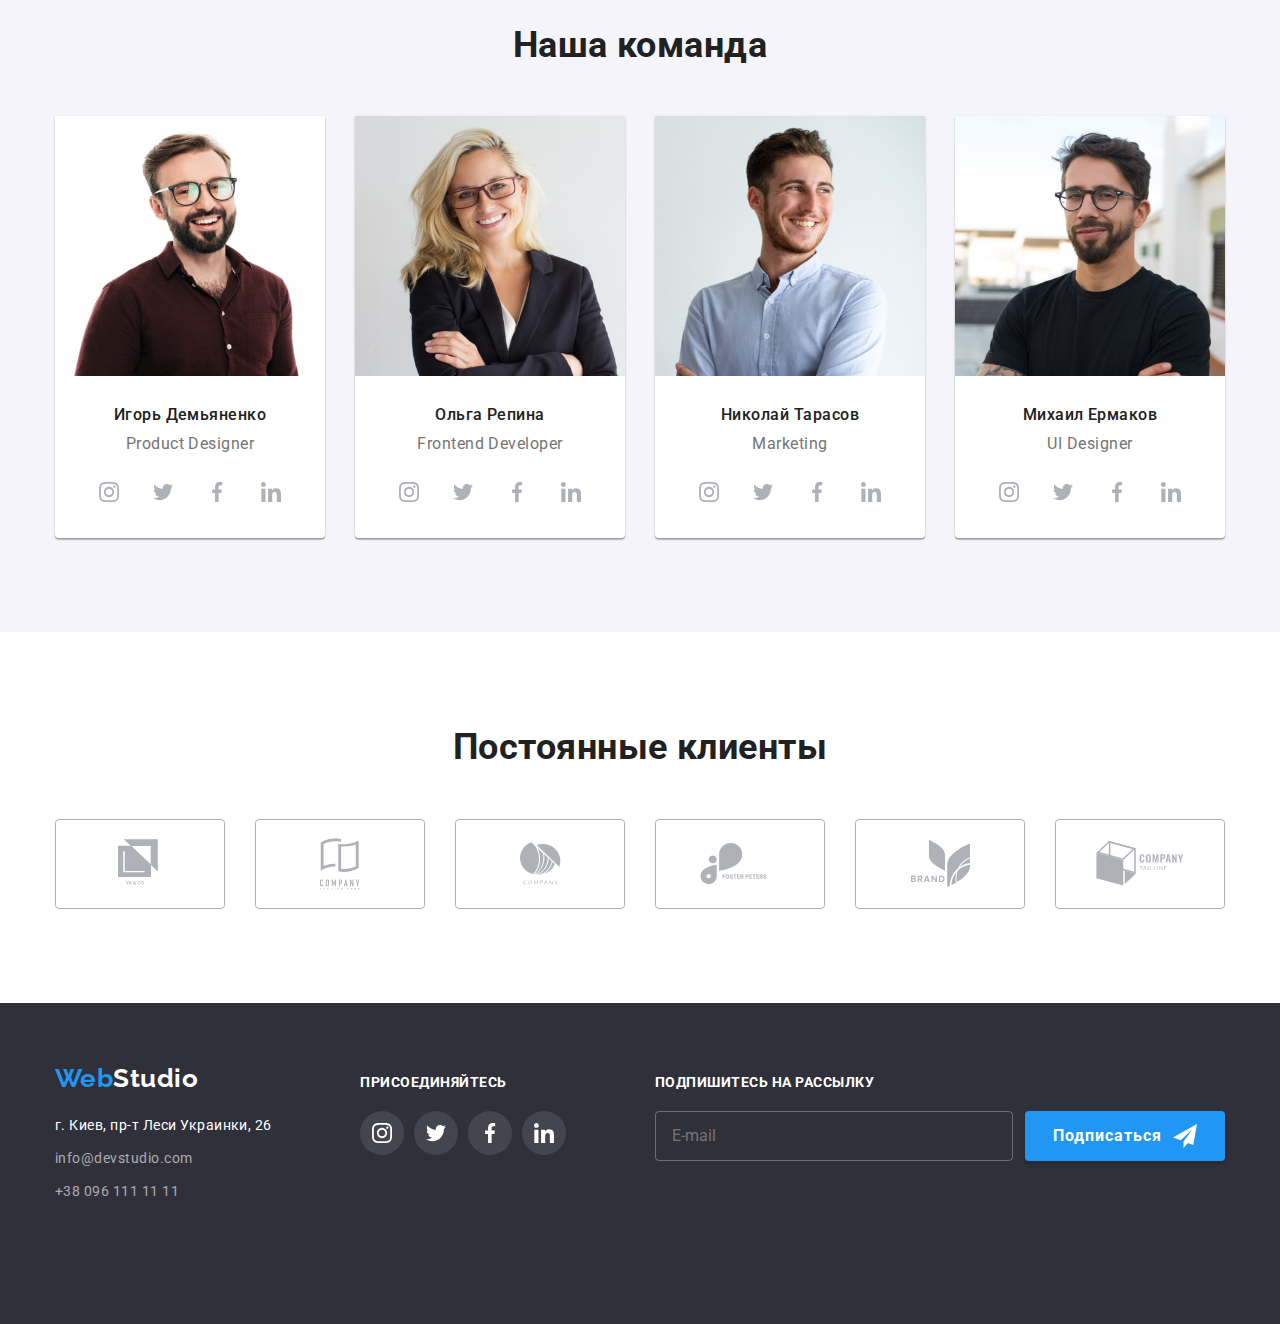
==== commit b77c55f8: "fixed html tags" ====
--- a/index.html
+++ b/index.html
@@ -33,7 +33,7 @@
                   class="navigation__list-link navigation__list-link--active" href="./index.html">Студия</a></li>
               <li class="navigation__list-item"><a class="navigation__list-link" href="./portfolio.html"
                   target="_blank">Портфолио</a></li>
-              <li class="navigation__list-item"><a class="navigation__list-link" href="" class="link">Контакты</a>
+              <li class="navigation__list-item"><a class="navigation__list-link" href="">Контакты</a>
               </li>
 
             </ul>
@@ -256,7 +256,7 @@
               </li>
             </ul>
           </li>
-          </li>
+
 
           <li class="team__list-card">
             <img class="team__list-card-img" src="./images/team/mobile/photo-3-450-min.jpg" alt="фото Николая Тарасова"
@@ -299,7 +299,7 @@
               </li>
             </ul>
           </li>
-          </li>
+
 
           <li class="team__list-card">
             <img class="team__list-card-img" src="./images/team/mobile/photo-4-450-min.jpg" alt="фото Михаила Ермакова"
@@ -342,7 +342,7 @@
               </li>
             </ul>
           </li>
-          </li>
+
         </ul>
       </div>
     </section>
@@ -490,7 +490,7 @@
 
   <div class="backdrop backdrop--hidden" data-modal>
     <div class="modal">
-      <form class="form" action="">
+      <form class="form" action="#">
         <p class="form__title">Оставьте свои данные, мы вам перезвоним</p>
 
         <div class="form__group">
@@ -523,8 +523,11 @@
 
         <div class="form__text">
           <input class="form__checkbox" type="checkbox" name="agreement" id="agreement" value="accept-policy" />
-          <label class="form__agreement" for="agreement">Соглашаюсь с рассылкой и принимаю </label>
-          <a class="form__link" href="" aria-label="линк на Условия договора">Условия договора</a>
+          <label class="form__agreement" for="agreement">
+            <span class="form__policy">Соглашаюсь с рассылкой и принимаю</span>
+            <a class="form__link" href="" aria-label="линк на Условия договора">Условия договора </a>
+          </label>
+
         </div>
 
         <button class="button form__button" type="submit">Отправить</button>
--- a/css/main.min.css
+++ b/css/main.min.css
@@ -1,2 +1,2 @@
-body{background-color:#fff;color:#757575;font-family:"Roboto",sans-serif;font-weight:400;letter-spacing:0.03em}ul{list-style:none;padding:0;margin:0}img{display:block}*,*::before,*::after{margin:0;padding:0}h1,h2,h3,h4,h5,h6{color:#212121}.visually-hidden{position:absolute;width:1px;height:1px;margin:-1px;border:0;padding:0;clip:rect(0 0 0 0);overflow:hidden}.container{padding-left:15px;padding-right:15px;margin-left:auto;margin-right:auto;outline:2px solid green}@media screen and (min-width: 480px){.container{width:480px}}@media screen and (min-width: 768px){.container{width:768px}}@media screen and (min-width: 1200px){.container{width:1200px}}.section-title{margin-bottom:30px;font-weight:700;font-size:28px;line-height:1.19;text-align:center}@media screen and (min-width: 1200px){.section-title{margin-bottom:50px;font-weight:700;font-size:36px}}.button{display:inline-block;padding:10px 32px;min-width:200px;border-radius:4px;border:none;font-weight:700;font-size:16px;line-height:1.87;letter-spacing:0.06em;text-align:center;text-decoration:none;color:#fff;background-color:#2196f3;-webkit-box-shadow:0px 4px 4px 0px 4px 4px rgba(0,0,0,0.15);box-shadow:0px 4px 4px 0px 4px 4px rgba(0,0,0,0.15);border-radius:4px}.studio-logo{text-decoration:none;font-family:"Raleway",sans-serif;font-weight:700;font-size:24px;line-height:1.16;color:#212121}.studio-logo__item{color:#2196f3}.studio-logo__item--inverse{color:#fff}@media screen and (min-width: 1024px){.studio-logo{font-size:26px;line-height:1.2}}.header{position:relative;background-color:#fff;border-bottom:1px solid #ececec}.header-navigation{display:-webkit-box;display:-ms-flexbox;display:flex;-webkit-box-pack:justify;-ms-flex-pack:justify;justify-content:space-between;-webkit-box-align:center;-ms-flex-align:center;align-items:center}@media screen and (max-width: 767px){.header-navigation{padding-top:16px;padding-bottom:16px}}.menu-btn{display:-webkit-inline-box;display:-ms-inline-flexbox;display:inline-flex;border:none;outline:none;background-color:transparent}.menu-btn .icon-cross{display:none}.menu-btn.is-open .icon-cross{display:block}.menu-btn.is-open .icon-menu{display:none}.menu-btn:hover .mobile-menu,.menu-btn:focus .mobile-menu{fill:#2196f3}@media screen and (min-width: 768px){.menu-btn{display:none}}.mobile-menu{-webkit-transition:fill 250ms cubic-bezier(0.4, 0, 0.2, 1);transition:fill 250ms cubic-bezier(0.4, 0, 0.2, 1)}@media screen and (max-width: 767px){.menu-container{display:none;position:absolute;top:100%;left:0;width:100%;padding:60px 100px;background:#fff;-webkit-box-shadow:0px 4px 8px rgba(0,0,0,0.04),0px 2px 4px rgba(0,0,0,0.08),0px 1px 3px rgba(0,0,0,0.16);box-shadow:0px 4px 8px rgba(0,0,0,0.04),0px 2px 4px rgba(0,0,0,0.08),0px 1px 3px rgba(0,0,0,0.16)}.menu-container.is-open{display:block}}@media screen and (min-width: 768px){.menu-container{display:-webkit-box;display:-ms-flexbox;display:flex}}@media screen and (max-width: 767px){.navigation{margin-bottom:60px}}@media screen and (min-width: 768px){.navigation{display:-webkit-box;display:-ms-flexbox;display:flex;margin-right:84px}}@media screen and (min-width: 1200px){.navigation{margin-right:305px}}.navigation__list{display:-webkit-box;display:-ms-flexbox;display:flex}@media screen and (max-width: 767px){.navigation__list{-webkit-box-orient:vertical;-webkit-box-direction:normal;-ms-flex-direction:column;flex-direction:column;-webkit-box-align:center;-ms-flex-align:center;align-items:center}}@media screen and (min-width: 768px){.navigation__list{-webkit-box-align:center;-ms-flex-align:center;align-items:center}}@media screen and (max-width: 767px){.navigation__list-item:not(:last-child){margin-bottom:40px}}@media screen and (min-width: 768px){.navigation__list-item:not(:last-child){margin-right:50px}}.navigation__list-item{-webkit-transition:padding 250ms cubic-bezier(0.4, 0, 0.2, 1);transition:padding 250ms cubic-bezier(0.4, 0, 0.2, 1)}@media screen and (max-width: 767px){.navigation__list-item:hover,.navigation__list-item--active{padding-bottom:8px}}.navigation__list-link{position:relative;color:#212121;font-weight:500;font-size:18px;line-height:1.16;letter-spacing:0.02em;text-decoration:none;-webkit-transition:color 250ms cubic-bezier(0.4, 0, 0.2, 1);transition:color 250ms cubic-bezier(0.4, 0, 0.2, 1)}@media screen and (min-width: 768px){.navigation__list-link{display:block;padding-top:32px;padding-bottom:32px;font-size:14px;line-height:1.14}}@media screen and (min-width: 1200px){.navigation__list-link{font-size:14px;line-height:1.14}}.navigation__list-link:focus,.navigation__list-link:hover{color:#2196f3}.navigation__list-link--active{color:#2196f3}.navigation__list-link::after{content:'';display:-webkit-box;display:-ms-flexbox;display:flex;position:absolute;bottom:-1px;width:100%;height:4px;background-color:#2196f3;border-radius:2px;opacity:0;-webkit-transition:opacity 250ms cubic-bezier(0.4, 0, 0.2, 1);transition:opacity 250ms cubic-bezier(0.4, 0, 0.2, 1)}@media screen and (max-width: 767px){.navigation__list-link::after{bottom:-8px}}.navigation__list-link--active::after{opacity:1}.navigation__list-item:hover .navigation__list-link::after{opacity:1}.contacts-list{text-align:center}@media screen and (min-width: 768px){.contacts-list{display:-webkit-box;display:-ms-flexbox;display:flex;-webkit-box-orient:vertical;-webkit-box-direction:normal;-ms-flex-direction:column;flex-direction:column;-webkit-box-align:start;-ms-flex-align:start;align-items:flex-start;-webkit-box-pack:center;-ms-flex-pack:center;justify-content:center}}@media screen and (min-width: 1200px){.contacts-list{display:-webkit-box;display:-ms-flexbox;display:flex;-webkit-box-orient:horizontal;-webkit-box-direction:normal;-ms-flex-direction:row;flex-direction:row;-webkit-box-align:center;-ms-flex-align:center;align-items:center}.contacts-list__item+.contacts-list__item{margin-left:50px}}.contacts-list__link{font-size:18px;line-height:1.16;font-weight:500;color:#757575;text-decoration:none;-webkit-transition:color 250ms cubic-bezier(0.4, 0, 0.2, 1);transition:color 250ms cubic-bezier(0.4, 0, 0.2, 1);-webkit-box-align:center;-ms-flex-align:center;align-items:center}@media screen and (min-width: 768px){.contacts-list__link{font-size:12px}}@media screen and (min-width: 1200px){.contacts-list__link{-webkit-box-align:center;-ms-flex-align:center;align-items:center;display:-webkit-box;display:-ms-flexbox;display:flex;font-size:14px;line-height:1.14}}.contacts-list__link:hover,.contacts-list__link:focus{color:#2196f3}.contacts-list__item+.contacts-list__item{margin-top:16px}@media screen and (min-width: 768px){.contacts-list__item+.contacts-list__item{margin-top:10px}}@media screen and (min-width: 1200px){.contacts-list__item{text-align:center}.contacts-list__item+.contacts-list__item{margin-top:0;margin-left:30px}}.contacts-logo{margin-right:10px;fill:#757575;-webkit-transition:fill 250ms cubic-bezier(0.4, 0, 0.2, 1);transition:fill 250ms cubic-bezier(0.4, 0, 0.2, 1)}.contacts-list__link:focus .contacts-logo,.contacts-list__link:hover .contacts-logo{fill:#2196f3}.hero{padding-top:118px;padding-bottom:118px;text-align:center;margin-left:auto;margin-right:auto;max-width:480px;height:400px;background-color:#2f303a;background-image:-webkit-gradient(linear, left top, right top, from(rgba(47,48,58,0.4)), to(rgba(47,48,58,0.4))),url("../images/hero/mobile/hero-480-min.jpg");background-image:linear-gradient(to right, rgba(47,48,58,0.4), rgba(47,48,58,0.4)),url("../images/hero/mobile/hero-480-min.jpg")}@media screen and (min-width: 768px){.hero{max-width:768px;background-image:-webkit-gradient(linear, left top, right top, from(rgba(47,48,58,0.4)), to(rgba(47,48,58,0.4))),url("../images/hero/tablet/hero-768-min.jpg");background-image:linear-gradient(to right, rgba(47,48,58,0.4), rgba(47,48,58,0.4)),url("../images/hero/tablet/hero-768-min.jpg")}}@media screen and (min-width: 1200px){.hero{padding-top:200px;padding-bottom:200px;max-width:1600px;height:600px;background-image:-webkit-gradient(linear, left top, right top, from(rgba(47,48,58,0.4)), to(rgba(47,48,58,0.4))),url("../images/hero/desktop/hero-1600-min.jpg");background-image:linear-gradient(to right, rgba(47,48,58,0.4), rgba(47,48,58,0.4)),url("../images/hero/desktop/hero-1600-min.jpg")}}.hero__title{margin:0 auto 30px auto;font-weight:900;font-size:26px;line-height:1.62;letter-spacing:0.06em;text-transform:uppercase;color:#fff}@media screen and (min-width: 768px){.hero__title{width:360px}}@media screen and (min-width: 1200px){.hero__title{width:696px;font-size:44px;line-height:1.36}}.features{padding-top:60px;padding-bottom:60px}@media screen and (min-width: 768px){.features__list{display:-webkit-box;display:-ms-flexbox;display:flex;-ms-flex-wrap:wrap;flex-wrap:wrap}}.features__item:not(:last-child){margin-bottom:30px}@media screen and (min-width: 1200px){.features__item:not(:last-child){margin:0 30px 0 0}}@media screen and (min-width: 768px){.features__item{width:354px}}@media screen and (min-width: 1200px){.features__item{width:270px}}@media screen and (min-width: 768px){.features__item:nth-child(2n+1){margin-right:30px}}@media screen and (min-width: 768px){.features__item:nth-last-child(-n+2){margin-bottom:0}}.features__title{margin-top:0;margin-bottom:10px;font-weight:700;font-size:14px;line-height:1.14;text-transform:uppercase;text-align:center}@media screen and (min-width: 768px){.features__title{text-align:start}}.features__text{font-size:14px;line-height:1.71}.svg-container{margin-bottom:30px;padding:25px 0;height:120px;background-color:#f5f4fa;border-radius:4px}.svg-container__icon{display:block;margin-left:auto;margin-right:auto;width:70px;height:70px}.about{padding-bottom:94px}@media screen and (max-width: 1199px){.about{display:none}}.about__list{display:-webkit-box;display:-ms-flexbox;display:flex}.about__list-item:not(:last-child){margin-right:30px}.about__list-link{display:block;position:relative}.about__list-label{position:absolute;left:0;bottom:0;padding-top:27px;padding-bottom:27px;width:100%;font-weight:700;font-size:14px;line-height:1.14;text-align:center;text-transform:uppercase;color:#fff;background-color:rgba(47,48,58,0.8)}.team{padding-top:60px;padding-bottom:60px;background-color:#f5f4fa}@media screen and (min-width: 1200px){.team{padding-top:94px;padding-bottom:94px}}@media screen and (min-width: 768px){.team__list{display:-webkit-box;display:-ms-flexbox;display:flex;-ms-flex-wrap:wrap;flex-wrap:wrap}}.team__list-card{text-align:center;padding-bottom:24px;background-color:#fff;-webkit-box-shadow:0px 1px 3px rgba(0,0,0,0.12),0px 1px 1px rgba(0,0,0,0.14),0px 2px 1px rgba(0,0,0,0.2);box-shadow:0px 1px 3px rgba(0,0,0,0.12),0px 1px 1px rgba(0,0,0,0.14),0px 2px 1px rgba(0,0,0,0.2);border-radius:0px 0px 4px 4px}@media screen and (max-width: 1199px){.team__list-card:not(:last-child){margin-bottom:30px}}@media screen and (min-width: 1200px){.team__list-card:not(:last-child){margin-right:30px}}@media screen and (min-width: 768px){.team__list-card:nth-child(2n+1){margin-right:30px}}@media screen and (min-width: 768px) and (max-width: 1199px){.team__list-card:nth-last-child(-n+2){margin-bottom:0}}@media screen and (min-width: 768px){.team__list-card-img{width:354px;height:374px}}@media screen and (min-width: 1200px){.team__list-card-img{width:270px;height:260px}}.team__list-card-title{margin-top:30px;margin-bottom:10px;font-weight:500;font-size:16px;line-height:1.18}.team__list-card-profession{margin-bottom:16px;font-size:16px;line-height:1.18}.socials{display:-webkit-box;display:-ms-flexbox;display:flex;-webkit-box-pack:center;-ms-flex-pack:center;justify-content:center}.socials__item:not(:last-child){margin-right:10px}.socials__link{display:-webkit-box;display:-ms-flexbox;display:flex;-webkit-box-pack:center;-ms-flex-pack:center;justify-content:center;width:44px;height:44px;border-radius:50%;-webkit-transition:all 250ms cubic-bezier(0.4, 0, 0.2, 1);transition:all 250ms cubic-bezier(0.4, 0, 0.2, 1)}.socials__link:focus,.socials__link:hover{background-color:#2196f3;border-radius:50%}.socials__link:focus,.socials__link:hover .social-logo{fill:#fff}.social-logo{-ms-flex-item-align:center;-ms-grid-row-align:center;align-self:center;width:20px;height:20px;fill:#afb1b8}.clients{padding-top:60px;padding-bottom:60px}@media screen and (min-width: 1200px){.clients{padding-top:94px;padding-bottom:94px}}.clients__list{display:-webkit-box;display:-ms-flexbox;display:flex}@media screen and (max-width: 1600px){.clients__list{-ms-flex-wrap:wrap;flex-wrap:wrap}}@media screen and (min-width: 480px) and (max-width: 767px){.clients__item:nth-child(2n+1){margin-right:30px}.clients__item:not(:nth-last-child(-n+2)){margin-bottom:30px}}@media screen and (min-width: 768px) and (max-width: 1199px){.clients__item:not(:nth-child(3n)){margin-right:30px}.clients__item:not(:nth-last-child(-n+3)){margin-bottom:30px}}@media screen and (min-width: 1200px){.clients__item+.clients__item{margin-left:30px}}.clients__link{display:-webkit-box;display:-ms-flexbox;display:flex;-ms-flex-line-pack:center;align-content:center;-webkit-box-pack:center;-ms-flex-pack:center;justify-content:center;width:210px;height:90px;border:1px solid #afb1b8;border-radius:4px;-webkit-transition:border 250ms cubic-bezier(0.4, 0, 0.2, 1);transition:border 250ms cubic-bezier(0.4, 0, 0.2, 1)}@media screen and (min-width: 768px){.clients__link{width:226px}}@media screen and (min-width: 1200px){.clients__link{width:170px}}.clients__link:focus,.clients__link:hover{border:1px solid #2196f3}.clients__link:focus .clients__logo,.clients__link:hover .clients__logo{fill:#2196f3}.clients__logo{-ms-flex-item-align:center;-ms-grid-row-align:center;align-self:center;fill:#afb1b8;-webkit-transition:fill 250ms cubic-bezier(0.4, 0, 0.2, 1);transition:fill 250ms cubic-bezier(0.4, 0, 0.2, 1)}.footer{padding-top:60px;padding-bottom:60px;background-color:#2f303a}.footer__studio-logo{display:inline-block;margin-bottom:20px}@media screen and (min-width: 768px){.footer-wrapper{display:-webkit-box;display:-ms-flexbox;display:flex;-ms-flex-wrap:wrap;flex-wrap:wrap;-webkit-box-pack:center;-ms-flex-pack:center;justify-content:center}}@media screen and (min-width: 1200px){.footer-wrapper{-webkit-box-pack:justify;-ms-flex-pack:justify;justify-content:space-between}}.footer-container{margin-bottom:60px;text-align:center}@media screen and (min-width: 768px) and (max-width: 1199px){.footer-container{margin-right:165px}}@media screen and (min-width: 1200px){.footer-container{text-align:start}}@media screen and (max-width: 767px){.footer-links{margin-bottom:60px}}@media screen and (min-width: 1200px){.footer-links{margin-top:12px}}.slogan{display:block;margin-bottom:20px;text-align:center;font-size:14px;line-height:1.14;text-transform:uppercase;color:#fff}@media screen and (min-width: 1200px){.slogan{text-align:start}}.socials__link--color{background-color:rgba(255,255,255,0.1);border-radius:50%}.social-logo--color{fill:#fff}.address__list-item:not(:last-child){margin-bottom:9px}.address__list-link{font-size:14px;line-height:1.71;font-style:normal;text-decoration:none;color:rgba(255,255,255,0.6)}.address__list-link--color{color:#fff}@media screen and (min-width: 1200px){.footer-form{margin-top:12px}}.subscribe-form{text-align:center}@media screen and (min-width: 1200px){.subscribe-form{display:-webkit-box;display:-ms-flexbox;display:flex}}.subscribe-form__title{display:block;margin-bottom:20px;text-align:center}.subscribe-form__field{margin-bottom:20px;padding:15px 16px;width:100%;height:50px;color:rgba(255,255,255,0.6);border:1px solid rgba(255,255,255,0.3);border-radius:4px;background-color:transparent}@media screen and (min-width: 1200px){.subscribe-form__field{width:358px;margin-bottom:0;margin-right:12px}}.subscribe-form__button{position:relative;padding-left:28px;padding-right:28px;text-align:left}.subscribe-form__logo{position:absolute;top:13px;right:28px}.backdrop{position:fixed;top:0;left:0;width:100%;height:100%;background-color:rgba(0,0,0,0.2);opacity:1;-webkit-transition:opacity 250ms cubic-bezier(0.4, 0, 0.2, 1);transition:opacity 250ms cubic-bezier(0.4, 0, 0.2, 1)}.backdrop--hidden{opacity:0;pointer-events:none}.modal{position:absolute;top:50%;left:50%;padding:40px;min-width:528px;min-height:581px;background-color:#fff;-webkit-box-shadow:0px 1px 3px rgba(0,0,0,0.12),0px 1px 1px rgba(0,0,0,0.14),0px 2px 1px rgba(0,0,0,0.2);box-shadow:0px 1px 3px rgba(0,0,0,0.12),0px 1px 1px rgba(0,0,0,0.14),0px 2px 1px rgba(0,0,0,0.2);border-radius:4px;-webkit-transform:translate(-50%, -50%) scale(1);transform:translate(-50%, -50%) scale(1);-webkit-transition:-webkit-transform 250ms cubic-bezier(0.4, 0, 0.2, 1);transition:-webkit-transform 250ms cubic-bezier(0.4, 0, 0.2, 1);transition:transform 250ms cubic-bezier(0.4, 0, 0.2, 1);transition:transform 250ms cubic-bezier(0.4, 0, 0.2, 1), -webkit-transform 250ms cubic-bezier(0.4, 0, 0.2, 1)}.close-btn{position:absolute;top:8px;right:8px;width:30px;height:30px;background-color:#fff;border:1px solid rgba(0,0,0,0.1);border-radius:50%;cursor:pointer}.close-btn:hover .close-icon,.close-btn:focus .close-icon{fill:#2196f3}.close-icon{position:absolute;width:11px;height:11px;top:50%;left:50%;-webkit-transform:translate(-50%, -50%);transform:translate(-50%, -50%);-webkit-transition:fill 250ms cubic-bezier(0.4, 0, 0.2, 1);transition:fill 250ms cubic-bezier(0.4, 0, 0.2, 1)}.form{width:448px}.form__title{margin-bottom:12px;font-weight:700;font-size:20px;line-height:1.15;text-align:center;color:#212121}.form__group{position:relative;display:-webkit-box;display:-ms-flexbox;display:flex;-webkit-box-orient:vertical;-webkit-box-direction:normal;-ms-flex-direction:column;flex-direction:column;margin-bottom:10px}.form__label{margin-bottom:4px}.form__input{padding:11px 42px;height:40px;border:1px solid rgba(33,33,33,0.2);border-radius:4px}.form__input:focus,.form__comment:focus{outline:none;border-color:#2196f3}.form__input:focus+.form__icon{fill:#2196f3}.form__icon{position:absolute;top:33px;left:15px}.form__comment{resize:none;padding:12px 16px;width:448px;height:120px;font-size:14px;line-height:1.14;letter-spacing:0.01em;border:1px solid rgba(33,33,33,0.2);border-radius:4px}.form__comment::-webkit-input-placeholder{color:rgba(117,117,117,0.5)}.form__comment:-ms-input-placeholder{color:rgba(117,117,117,0.5)}.form__comment::-ms-input-placeholder{color:rgba(117,117,117,0.5)}.form__comment::placeholder{color:rgba(117,117,117,0.5)}.form__field{display:-webkit-box;display:-ms-flexbox;display:flex;-webkit-box-orient:vertical;-webkit-box-direction:normal;-ms-flex-direction:column;flex-direction:column;margin-bottom:20px}.form__text{display:-webkit-box;display:-ms-flexbox;display:flex;-webkit-box-pack:space-evenly;-ms-flex-pack:space-evenly;justify-content:space-evenly;margin-bottom:30px}.form__link{font-size:14px;line-height:1.71;color:#2196f3}.form__agreement{display:-webkit-inline-box;display:-ms-inline-flexbox;display:inline-flex;margin-left:7px;font-size:14px;line-height:1.71;color:#757575}.form__agreement::before{content:'';width:16px;height:15px;margin-right:7px;background-image:url("../images/uncheck.svg");background-color:#fff;-ms-flex-item-align:center;-ms-grid-row-align:center;align-self:center}.form__checkbox{position:absolute;width:1px;height:1px;margin:-1px;border:0;padding:0;clip:rect(0 0 0 0);overflow:hidden}.form__checkbox:checked+.form__agreement::before{background-image:url("../images/check.svg");background-color:#2196f3;border-radius:2px}.form__button{display:block;margin:0 auto}
+body{background-color:#fff;color:#757575;font-family:"Roboto",sans-serif;font-weight:400;letter-spacing:0.03em}ul{list-style:none;padding:0;margin:0}img{display:block}*,*::before,*::after{margin:0;padding:0}h1,h2,h3,h4,h5,h6{color:#212121}.visually-hidden{position:absolute;width:1px;height:1px;margin:-1px;border:0;padding:0;clip:rect(0 0 0 0);overflow:hidden}.container{width:100%;padding-left:15px;padding-right:15px;margin-left:auto;margin-right:auto}@media screen and (min-width: 480px){.container{width:480px}}@media screen and (min-width: 768px){.container{width:768px}}@media screen and (min-width: 1200px){.container{width:1200px}}.section-title{margin-bottom:30px;font-weight:700;font-size:28px;line-height:1.19;text-align:center}@media screen and (min-width: 1200px){.section-title{margin-bottom:50px;font-weight:700;font-size:36px}}.button{display:inline-block;padding:10px 32px;min-width:200px;border-radius:4px;border:none;font-weight:700;font-size:16px;line-height:1.87;letter-spacing:0.06em;text-align:center;text-decoration:none;color:#fff;background-color:#2196f3;-webkit-box-shadow:0px 4px 4px rgba(0,0,0,0.15);box-shadow:0px 4px 4px rgba(0,0,0,0.15);border-radius:4px}.studio-logo{text-decoration:none;font-family:"Raleway",sans-serif;font-weight:700;font-size:24px;line-height:1.16;color:#212121}.studio-logo__item{color:#2196f3}.studio-logo__item--inverse{color:#fff}@media screen and (min-width: 1200px){.studio-logo{font-size:26px;line-height:1.2}}.header{position:relative;background-color:#fff;border-bottom:1px solid #ececec}.header-navigation{display:-webkit-box;display:-ms-flexbox;display:flex;-webkit-box-pack:justify;-ms-flex-pack:justify;justify-content:space-between;-webkit-box-align:center;-ms-flex-align:center;align-items:center}@media screen and (max-width: 767px){.header-navigation{padding-top:16px;padding-bottom:16px}}.menu-btn{display:-webkit-inline-box;display:-ms-inline-flexbox;display:inline-flex;border:none;outline:none;background-color:transparent}.menu-btn .icon-cross{display:none}.menu-btn.is-open .icon-cross{display:block}.menu-btn.is-open .icon-menu{display:none}.menu-btn:hover .mobile-menu,.menu-btn:focus .mobile-menu{fill:#2196f3}@media screen and (min-width: 768px){.menu-btn{display:none}}.mobile-menu{-webkit-transition:fill 250ms cubic-bezier(0.4, 0, 0.2, 1);transition:fill 250ms cubic-bezier(0.4, 0, 0.2, 1)}@media screen and (max-width: 767px){.menu-container{display:none;position:absolute;top:100%;left:0;width:100%;padding:60px 100px;background:#fff;-webkit-box-shadow:0px 4px 8px rgba(0,0,0,0.04),0px 2px 4px rgba(0,0,0,0.08),0px 1px 3px rgba(0,0,0,0.16);box-shadow:0px 4px 8px rgba(0,0,0,0.04),0px 2px 4px rgba(0,0,0,0.08),0px 1px 3px rgba(0,0,0,0.16);z-index:100}.menu-container.is-open{display:block}}@media screen and (min-width: 768px){.menu-container{display:-webkit-box;display:-ms-flexbox;display:flex}}@media screen and (max-width: 767px){.navigation{margin-bottom:60px}}@media screen and (min-width: 768px){.navigation{display:-webkit-box;display:-ms-flexbox;display:flex;margin-right:84px}}@media screen and (min-width: 1200px){.navigation{margin-right:305px}}.navigation__list{display:-webkit-box;display:-ms-flexbox;display:flex}@media screen and (max-width: 767px){.navigation__list{-webkit-box-orient:vertical;-webkit-box-direction:normal;-ms-flex-direction:column;flex-direction:column;-webkit-box-align:center;-ms-flex-align:center;align-items:center}}@media screen and (min-width: 768px){.navigation__list{-webkit-box-align:center;-ms-flex-align:center;align-items:center}}@media screen and (max-width: 767px){.navigation__list-item:not(:last-child){margin-bottom:40px}}@media screen and (min-width: 768px){.navigation__list-item:not(:last-child){margin-right:50px}}.navigation__list-item{-webkit-transition:padding 250ms cubic-bezier(0.4, 0, 0.2, 1);transition:padding 250ms cubic-bezier(0.4, 0, 0.2, 1)}@media screen and (max-width: 767px){.navigation__list-item:hover,.navigation__list-item--active{padding-bottom:8px}}.navigation__list-link{position:relative;color:#212121;font-weight:500;font-size:18px;line-height:1.16;letter-spacing:0.02em;text-decoration:none;-webkit-transition:color 250ms cubic-bezier(0.4, 0, 0.2, 1);transition:color 250ms cubic-bezier(0.4, 0, 0.2, 1)}@media screen and (min-width: 768px){.navigation__list-link{display:block;padding-top:32px;padding-bottom:32px;font-size:14px;line-height:1.14}}@media screen and (min-width: 1200px){.navigation__list-link{font-size:14px;line-height:1.14}}.navigation__list-link:focus,.navigation__list-link:hover{color:#2196f3}.navigation__list-link--active{color:#2196f3}.navigation__list-link::after{content:'';display:-webkit-box;display:-ms-flexbox;display:flex;position:absolute;bottom:-1px;width:100%;height:4px;background-color:#2196f3;border-radius:2px;opacity:0;-webkit-transition:opacity 250ms cubic-bezier(0.4, 0, 0.2, 1);transition:opacity 250ms cubic-bezier(0.4, 0, 0.2, 1)}@media screen and (max-width: 767px){.navigation__list-link::after{bottom:-8px}}.navigation__list-link--active::after{opacity:1}.navigation__list-item:hover .navigation__list-link::after{opacity:1}.contacts-list{text-align:center}@media screen and (min-width: 768px){.contacts-list{display:-webkit-box;display:-ms-flexbox;display:flex;-webkit-box-orient:vertical;-webkit-box-direction:normal;-ms-flex-direction:column;flex-direction:column;-webkit-box-align:start;-ms-flex-align:start;align-items:flex-start;-webkit-box-pack:center;-ms-flex-pack:center;justify-content:center}}@media screen and (min-width: 1200px){.contacts-list{display:-webkit-box;display:-ms-flexbox;display:flex;-webkit-box-orient:horizontal;-webkit-box-direction:normal;-ms-flex-direction:row;flex-direction:row;-webkit-box-align:center;-ms-flex-align:center;align-items:center}.contacts-list__item+.contacts-list__item{margin-left:50px}}.contacts-list__link{font-size:18px;line-height:1.16;font-weight:500;color:#757575;text-decoration:none;-webkit-transition:color 250ms cubic-bezier(0.4, 0, 0.2, 1);transition:color 250ms cubic-bezier(0.4, 0, 0.2, 1);-webkit-box-align:center;-ms-flex-align:center;align-items:center}@media screen and (min-width: 768px){.contacts-list__link{font-size:12px}}@media screen and (min-width: 1200px){.contacts-list__link{-webkit-box-align:center;-ms-flex-align:center;align-items:center;display:-webkit-box;display:-ms-flexbox;display:flex;font-size:14px;line-height:1.14}}.contacts-list__link:hover,.contacts-list__link:focus{color:#2196f3}.contacts-list__item+.contacts-list__item{margin-top:16px}@media screen and (min-width: 768px){.contacts-list__item+.contacts-list__item{margin-top:10px}}@media screen and (min-width: 1200px){.contacts-list__item{text-align:center}.contacts-list__item+.contacts-list__item{margin-top:0;margin-left:30px}}.contacts-logo{margin-right:10px;fill:#757575;-webkit-transition:fill 250ms cubic-bezier(0.4, 0, 0.2, 1);transition:fill 250ms cubic-bezier(0.4, 0, 0.2, 1)}.contacts-list__link:focus .contacts-logo,.contacts-list__link:hover .contacts-logo{fill:#2196f3}.hero{display:-webkit-box;display:-ms-flexbox;display:flex;-webkit-box-align:center;-ms-flex-align:center;align-items:center;text-align:center;margin-left:auto;margin-right:auto;max-width:480px;height:400px;background-color:#2f303a;background-image:-webkit-gradient(linear, left top, right top, from(rgba(47,48,58,0.4)), to(rgba(47,48,58,0.4))),url("../images/hero/mobile/hero-480-min.jpg");background-image:linear-gradient(to right, rgba(47,48,58,0.4), rgba(47,48,58,0.4)),url("../images/hero/mobile/hero-480-min.jpg")}@media screen and (min-width: 768px){.hero{max-width:768px;background-image:-webkit-gradient(linear, left top, right top, from(rgba(47,48,58,0.4)), to(rgba(47,48,58,0.4))),url("../images/hero/tablet/hero-768-min.jpg");background-image:linear-gradient(to right, rgba(47,48,58,0.4), rgba(47,48,58,0.4)),url("../images/hero/tablet/hero-768-min.jpg")}}@media screen and (min-width: 1200px){.hero{max-width:1600px;height:600px;background-image:-webkit-gradient(linear, left top, right top, from(rgba(47,48,58,0.4)), to(rgba(47,48,58,0.4))),url("../images/hero/desktop/hero-1600-min.jpg");background-image:linear-gradient(to right, rgba(47,48,58,0.4), rgba(47,48,58,0.4)),url("../images/hero/desktop/hero-1600-min.jpg")}}.hero__title{margin:0 auto 30px auto;width:360px;font-weight:900;font-size:26px;line-height:1.62;letter-spacing:0.06em;text-transform:uppercase;color:#fff}@media screen and (min-width: 1200px){.hero__title{width:696px;font-size:44px;line-height:1.36}}.features{padding-top:60px;padding-bottom:60px}@media screen and (min-width: 768px){.features__list{display:-webkit-box;display:-ms-flexbox;display:flex;-ms-flex-wrap:wrap;flex-wrap:wrap}}.features__item:not(:last-child){margin-bottom:30px}@media screen and (min-width: 1200px){.features__item:not(:last-child){margin:0 30px 0 0}}@media screen and (min-width: 768px){.features__item{width:354px}}@media screen and (min-width: 1200px){.features__item{width:270px}}@media screen and (min-width: 768px){.features__item:nth-child(2n+1){margin-right:30px}}@media screen and (min-width: 768px){.features__item:nth-last-child(-n+2){margin-bottom:0}}.features__title{margin-top:0;margin-bottom:10px;font-weight:700;font-size:14px;line-height:1.14;text-transform:uppercase;text-align:center}@media screen and (min-width: 768px){.features__title{text-align:start}}.features__text{font-size:14px;line-height:1.71}.svg-container{margin-bottom:30px;padding:25px 0;height:120px;background-color:#f5f4fa;border-radius:4px}.svg-container__icon{display:block;margin-left:auto;margin-right:auto;width:70px;height:70px}.about{padding-bottom:94px}@media screen and (max-width: 1199px){.about{display:none}}.about__list{display:-webkit-box;display:-ms-flexbox;display:flex}.about__list-item:not(:last-child){margin-right:30px}.about__list-link{display:block;position:relative}.about__list-label{position:absolute;left:0;bottom:0;padding-top:27px;padding-bottom:27px;width:100%;font-weight:700;font-size:14px;line-height:1.14;text-align:center;text-transform:uppercase;color:#fff;background-color:rgba(47,48,58,0.8)}.team{padding-top:60px;padding-bottom:60px;background-color:#f5f4fa}@media screen and (min-width: 1200px){.team{padding-top:94px;padding-bottom:94px}}@media screen and (min-width: 768px){.team__list{display:-webkit-box;display:-ms-flexbox;display:flex;-ms-flex-wrap:wrap;flex-wrap:wrap}}.team__list-card{text-align:center;padding-bottom:24px;background-color:#fff;-webkit-box-shadow:0px 1px 3px rgba(0,0,0,0.12),0px 1px 1px rgba(0,0,0,0.14),0px 2px 1px rgba(0,0,0,0.2);box-shadow:0px 1px 3px rgba(0,0,0,0.12),0px 1px 1px rgba(0,0,0,0.14),0px 2px 1px rgba(0,0,0,0.2);border-radius:0px 0px 4px 4px}@media screen and (max-width: 1199px){.team__list-card:not(:last-child){margin-bottom:30px}}@media screen and (min-width: 1200px){.team__list-card:not(:last-child){margin-right:30px}}@media screen and (min-width: 768px){.team__list-card:nth-child(2n+1){margin-right:30px}}@media screen and (min-width: 768px) and (max-width: 1199px){.team__list-card:nth-last-child(-n+2){margin-bottom:0}}@media screen and (min-width: 768px){.team__list-card-img{width:354px;height:374px}}@media screen and (min-width: 1200px){.team__list-card-img{width:270px;height:260px}}.team__list-card-title{margin-top:30px;margin-bottom:10px;font-weight:500;font-size:16px;line-height:1.18}.team__list-card-profession{margin-bottom:16px;font-size:16px;line-height:1.18}.socials{display:-webkit-box;display:-ms-flexbox;display:flex;-webkit-box-pack:center;-ms-flex-pack:center;justify-content:center}.socials__item:not(:last-child){margin-right:10px}.socials__link{display:-webkit-box;display:-ms-flexbox;display:flex;-webkit-box-pack:center;-ms-flex-pack:center;justify-content:center;width:44px;height:44px;border-radius:50%;-webkit-transition:all 250ms cubic-bezier(0.4, 0, 0.2, 1);transition:all 250ms cubic-bezier(0.4, 0, 0.2, 1)}.socials__link:focus,.socials__link:hover{background-color:#2196f3;border-radius:50%}.socials__link:focus,.socials__link:hover .social-logo{fill:#fff}.social-logo{-ms-flex-item-align:center;-ms-grid-row-align:center;align-self:center;width:20px;height:20px;fill:#afb1b8}.clients{padding-top:60px;padding-bottom:60px}@media screen and (min-width: 1200px){.clients{padding-top:94px;padding-bottom:94px}}.clients__list{display:-webkit-box;display:-ms-flexbox;display:flex}@media screen and (max-width: 1600px){.clients__list{-ms-flex-wrap:wrap;flex-wrap:wrap}}@media screen and (max-width: 767px){.clients__item:nth-child(2n+1){margin-right:30px}.clients__item:not(:nth-last-child(-n+2)){margin-bottom:30px}}@media screen and (min-width: 768px) and (max-width: 1199px){.clients__item:not(:nth-child(3n)){margin-right:30px}.clients__item:not(:nth-last-child(-n+3)){margin-bottom:30px}}@media screen and (min-width: 1200px){.clients__item+.clients__item{margin-left:30px}}.clients__link{display:-webkit-box;display:-ms-flexbox;display:flex;-ms-flex-line-pack:center;align-content:center;-webkit-box-pack:center;-ms-flex-pack:center;justify-content:center;width:210px;height:90px;border:1px solid #afb1b8;border-radius:4px;-webkit-transition:border 250ms cubic-bezier(0.4, 0, 0.2, 1);transition:border 250ms cubic-bezier(0.4, 0, 0.2, 1)}@media screen and (min-width: 768px){.clients__link{width:226px}}@media screen and (min-width: 1200px){.clients__link{width:170px}}.clients__link:focus,.clients__link:hover{border:1px solid #2196f3}.clients__link:focus .clients__logo,.clients__link:hover .clients__logo{fill:#2196f3}.clients__logo{-ms-flex-item-align:center;-ms-grid-row-align:center;align-self:center;fill:#afb1b8;-webkit-transition:fill 250ms cubic-bezier(0.4, 0, 0.2, 1);transition:fill 250ms cubic-bezier(0.4, 0, 0.2, 1)}.footer{padding-top:60px;padding-bottom:60px;background-color:#2f303a}.footer__studio-logo{display:inline-block;margin-bottom:20px}@media screen and (min-width: 768px){.footer-wrapper{display:-webkit-box;display:-ms-flexbox;display:flex;-ms-flex-wrap:wrap;flex-wrap:wrap;-webkit-box-pack:center;-ms-flex-pack:center;justify-content:center}}@media screen and (min-width: 1200px){.footer-wrapper{-webkit-box-pack:justify;-ms-flex-pack:justify;justify-content:space-between}}.footer-container{margin-bottom:60px;text-align:center}@media screen and (min-width: 768px) and (max-width: 1199px){.footer-container{margin-right:165px}}@media screen and (min-width: 1200px){.footer-container{text-align:start}}@media screen and (max-width: 767px){.footer-links{margin-bottom:60px}}@media screen and (min-width: 1200px){.footer-links{margin-top:12px}}.slogan{display:block;margin-bottom:20px;text-align:center;font-size:14px;line-height:1.14;text-transform:uppercase;color:#fff}@media screen and (min-width: 1200px){.slogan{text-align:start}}.socials__link--color{background-color:rgba(255,255,255,0.1);border-radius:50%}.social-logo--color{fill:#fff}.address__list-item:not(:last-child){margin-bottom:9px}.address__list-link{font-size:14px;line-height:1.71;font-style:normal;text-decoration:none;color:rgba(255,255,255,0.6)}.address__list-link--color{color:#fff}@media screen and (min-width: 1200px){.footer-form{margin-top:12px}}.subscribe-form{text-align:center}@media screen and (min-width: 1200px){.subscribe-form{display:-webkit-box;display:-ms-flexbox;display:flex}}.subscribe-form__title{display:block;margin-bottom:20px;text-align:center}.subscribe-form__field{margin-bottom:20px;padding:15px 16px;width:100%;height:50px;color:rgba(255,255,255,0.6);border:1px solid rgba(255,255,255,0.3);border-radius:4px;background-color:transparent}@media screen and (min-width: 1200px){.subscribe-form__field{width:358px;margin-bottom:0;margin-right:12px}}.subscribe-form__button{position:relative;padding-left:28px;padding-right:28px;text-align:left}.subscribe-form__logo{position:absolute;top:13px;right:28px}.backdrop{position:fixed;top:0;left:0;width:100%;height:100%;background-color:rgba(0,0,0,0.2);opacity:1;-webkit-transition:opacity 250ms cubic-bezier(0.4, 0, 0.2, 1);transition:opacity 250ms cubic-bezier(0.4, 0, 0.2, 1)}.backdrop--hidden{opacity:0;pointer-events:none}.modal{position:absolute;top:50%;left:50%;padding:40px;max-width:450px;width:100%;background-color:#fff;-webkit-box-shadow:0px 1px 3px rgba(0,0,0,0.12),0px 1px 1px rgba(0,0,0,0.14),0px 2px 1px rgba(0,0,0,0.2);box-shadow:0px 1px 3px rgba(0,0,0,0.12),0px 1px 1px rgba(0,0,0,0.14),0px 2px 1px rgba(0,0,0,0.2);border-radius:4px;-webkit-transform:translate(-50%, -50%) scale(1);transform:translate(-50%, -50%) scale(1);-webkit-transition:-webkit-transform 250ms cubic-bezier(0.4, 0, 0.2, 1);transition:-webkit-transform 250ms cubic-bezier(0.4, 0, 0.2, 1);transition:transform 250ms cubic-bezier(0.4, 0, 0.2, 1);transition:transform 250ms cubic-bezier(0.4, 0, 0.2, 1), -webkit-transform 250ms cubic-bezier(0.4, 0, 0.2, 1)}@media screen and (min-width: 1200px){.modal{min-width:528px;min-height:581px}}.close-btn{position:absolute;top:8px;right:8px;width:30px;height:30px;background-color:#fff;border:1px solid rgba(0,0,0,0.1);border-radius:50%;cursor:pointer}.close-btn:hover .close-icon,.close-btn:focus .close-icon{fill:#2196f3}.close-icon{position:absolute;width:11px;height:11px;top:50%;left:50%;-webkit-transform:translate(-50%, -50%);transform:translate(-50%, -50%);-webkit-transition:fill 250ms cubic-bezier(0.4, 0, 0.2, 1);transition:fill 250ms cubic-bezier(0.4, 0, 0.2, 1)}.form__title{margin-bottom:12px;font-weight:700;font-size:20px;line-height:1.15;text-align:center;color:#212121}.form__group{position:relative;display:-webkit-box;display:-ms-flexbox;display:flex;-webkit-box-orient:vertical;-webkit-box-direction:normal;-ms-flex-direction:column;flex-direction:column;margin-bottom:10px}.form__label{margin-bottom:4px}.form__input{padding:11px 42px;height:40px;border:1px solid rgba(33,33,33,0.2);border-radius:4px}.form__input:focus,.form__comment:focus{outline:none;border-color:#2196f3}.form__input:focus+.form__icon{fill:#2196f3}.form__icon{position:absolute;top:33px;left:15px}.form__comment{resize:none;padding:12px 16px;height:120px;font-size:14px;line-height:1.14;letter-spacing:0.01em;border:1px solid rgba(33,33,33,0.2);border-radius:4px}.form__comment::-webkit-input-placeholder{color:rgba(117,117,117,0.5)}.form__comment:-ms-input-placeholder{color:rgba(117,117,117,0.5)}.form__comment::-ms-input-placeholder{color:rgba(117,117,117,0.5)}.form__comment::placeholder{color:rgba(117,117,117,0.5)}.form__field{display:-webkit-box;display:-ms-flexbox;display:flex;-webkit-box-orient:vertical;-webkit-box-direction:normal;-ms-flex-direction:column;flex-direction:column;margin-bottom:20px}.form__text{margin-bottom:30px;text-align:center}.form__link{font-size:12px;line-height:1.17;color:#2196f3;letter-spacing:0.03em}@media screen and (min-width: 1200px){.form__link{font-size:14px;line-height:1.71}}.form__policy{font-size:12px;line-height:1.16;color:#757575;letter-spacing:0.03em}@media screen and (min-width: 1200px){.form__policy{font-size:14px;line-height:1.71}}.form__agreement{display:inline-block}.form__agreement::before{content:'';width:16px;height:15px;display:inline-block;vertical-align:middle;margin-right:5px;background-image:url("../images/uncheck.svg");background-color:#fff}.form__checkbox{position:absolute;width:1px;height:1px;margin:-1px;border:0;padding:0;clip:rect(0 0 0 0);overflow:hidden}.form__checkbox:checked+.form__agreement::before{background-image:url("../images/check.svg");background-color:#2196f3;border-radius:2px}.form__button{display:block;margin:0 auto}
 /*# sourceMappingURL=main.min.css.map */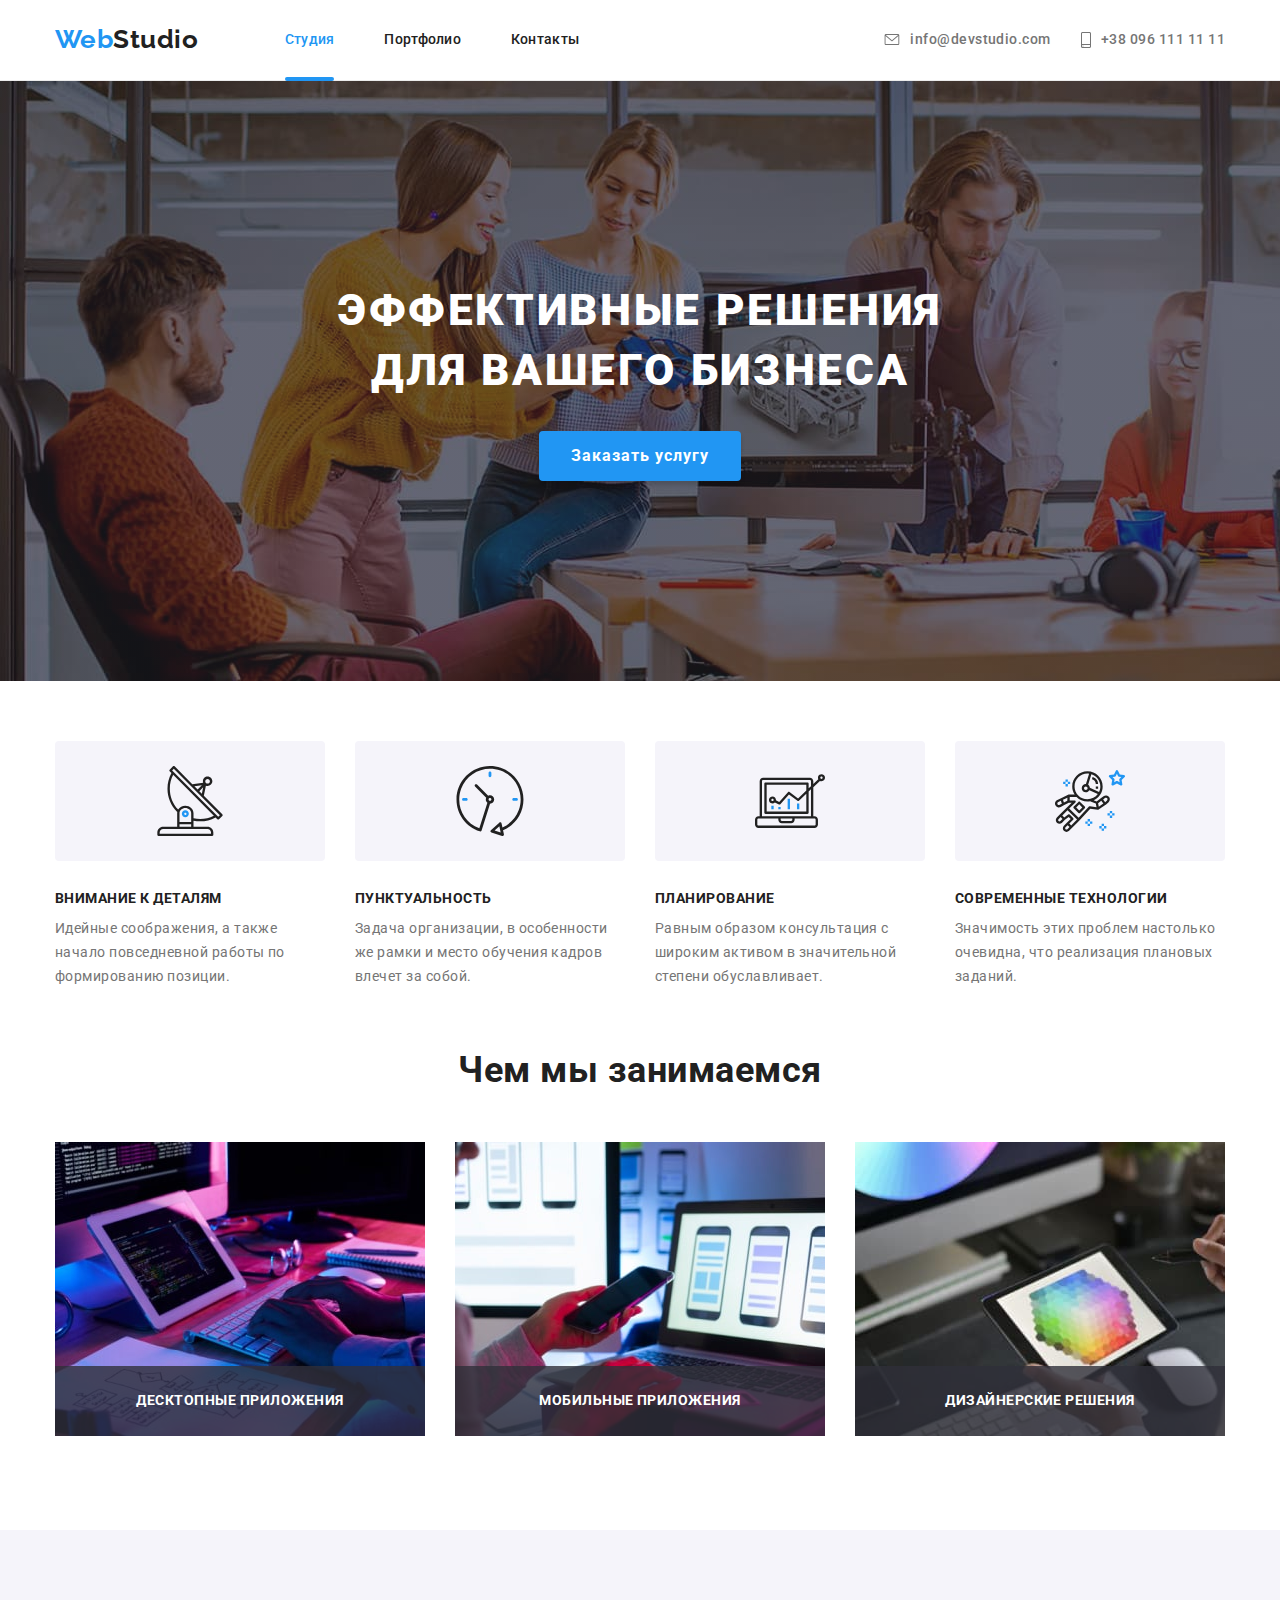
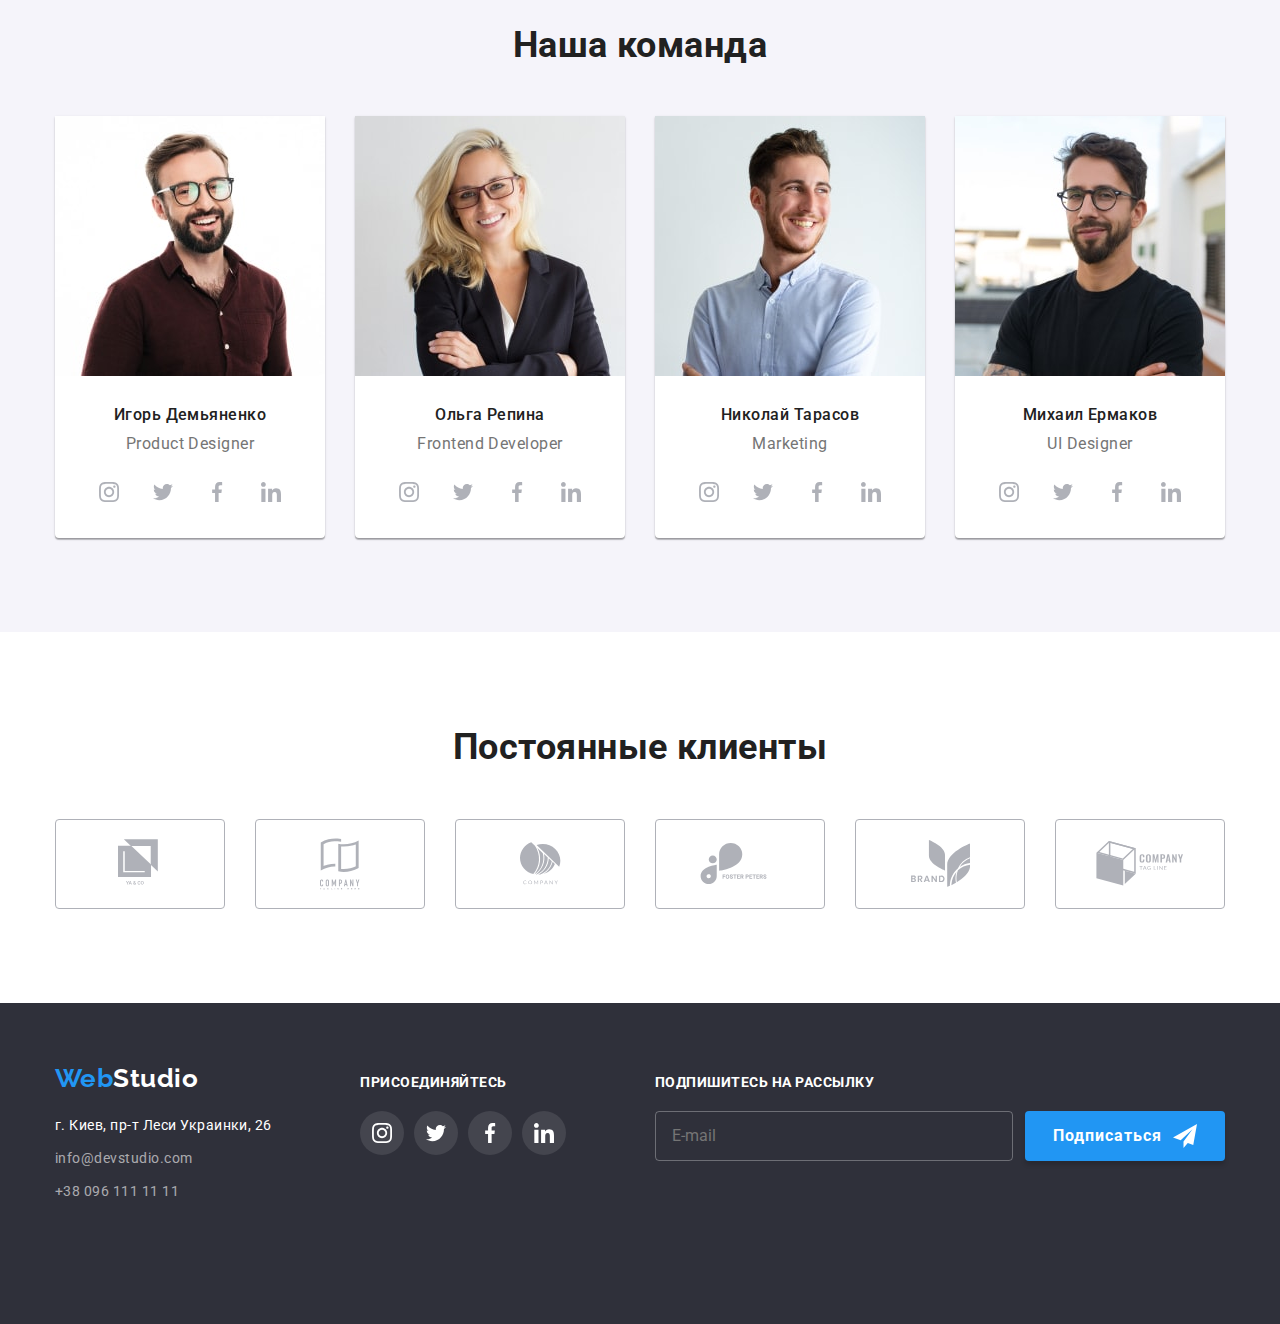
==== commit 5ae8cbc4: "added retina img  to index page" ====
--- a/index.html
+++ b/index.html
@@ -144,22 +144,23 @@
         <ul class="about__list">
 
           <li class="about__list-item"><a class="about__list-link" href="">
-              <img class="about__list-img" src="./images/about/img-1-min.jpg" alt="Написание кода" width="370"
+              <img class="about__list-img" srcset="./images/about/img-1-min.jpg 1x, ./images/about/img-1-@2x-min.jpg 2x"
+                src="./images/about/img-1-min.jpg" alt="Написание кода" width="370" height="294">
+              <p class="about__list-label">Десктопные приложения</p>
+            </a>
+          </li>
+
+          <li class="about__list-item"><a class="about__list-link" href="">
+              <img class="about__list-img" srcset="./images/about/img-2-min.jpg 1x, ./images/about/img-2-@2x-min.jpg 2x"
+                src="./images/about/img-2-min.jpg" alt="Адаптивный дизайн сайта" width="370" height="294">
+              <p class="about__list-label">Мобильные приложения</p>
+            </a>
+          </li>
+
+          <li class="about__list-item"><a class="about__list-link" href="">
+              <img class="about__list-img" srcset="./images/about/img-3-min.jpg 1x, ./images/about/img-3-@2x-min.jpg 2x"
+                src="./images/about/img-3-min.jpg" alt="Подбор цветовой палитры для вашего сайта" width="370"
                 height="294">
-              <p class="about__list-label">Десктопные приложения</p>
-            </a>
-          </li>
-
-          <li class="about__list-item"><a class="about__list-link" href="">
-              <img class="about__list-img" src="./images/about/img-2-min.jpg" alt="Адаптивный дизайн сайта" width="370"
-                height="294">
-              <p class="about__list-label">Мобильные приложения</p>
-            </a>
-          </li>
-
-          <li class="about__list-item"><a class="about__list-link" href="">
-              <img class="about__list-img" src="./images/about/img-3-min.jpg"
-                alt="Подбор цветовой палитры для вашего сайта" width="370" height="294">
               <p class="about__list-label">Дизайнерские решения</p>
             </a>
           </li>
@@ -174,8 +175,20 @@
         <h2 class="section-title">Наша команда</h2>
         <ul class="team__list">
           <li class="team__list-card">
-            <img class="team__list-card-img" src="./images/team/mobile/photo-1-450-min.jpg" alt="фото Игоря Демьяненка"
-              width="450" height="460">
+            <picture>
+              <source
+                srcset="./images/team/desktop/photo-1-270-min.jpg 1x, ./images/team/desktop/photo-1-@2x-min.jpg 2x"
+                media="(min-width: 1200px)">
+
+              <source srcset="./images/team/tablet/photo-1-354-min.jpg 1x, ./images/team/tablet/photo-1-@2x-min.jpg 2x"
+                media="(min-width: 768px)">
+
+              <source srcset="./images/team/mobile/photo-1-450-min.jpg 1x, ./images/team/mobile/photo-1-@2x-min.jpg 2x"
+                media="(min-width: 480px)">
+
+              <img class="team__list-card-img" src="./images/team/mobile/photo-1-450-min.jpg"
+                alt="фото Игоря Демьяненка" width="450" height="460">
+            </picture>
             <h3 class="team__list-card-title">Игорь Демьяненко</h3>
             <p class="team__list-card-profession" lang="en">Product Designer</p>
 
@@ -216,8 +229,21 @@
           </li>
 
           <li class="team__list-card">
-            <img class="team__list-card-img" src="./images/team/mobile/photo-2-450-min.jpg" alt="фото Ольги Репиной"
-              width="450" height="460">
+            <picture>
+              <source
+                srcset="./images/team/desktop/photo-2-270-min.jpg 1x, ./images/team/desktop/photo-2-@2x-min.jpg 2x"
+                media="(min-width: 1200px)">
+
+              <source srcset="./images/team/tablet/photo-2-354-min.jpg 1x, ./images/team/tablet/photo-2-@2x-min.jpg 2x"
+                media="(min-width: 768px)">
+
+              <source srcset="./images/team/mobile/photo-2-450-min.jpg 1x, ./images/team/mobile/photo-2-@2x-min.jpg 2x"
+                media="(min-width: 480px)">
+
+              <img class="team__list-card-img" src="./images/team/mobile/photo-2-450-min.jpg" alt="фото Ольги Репиной"
+                width="450" height="460">
+            </picture>
+
             <h3 class="team__list-card-title">Ольга Репина</h3>
             <p class="team__list-card-profession" lang="en">Frontend Developer</p>
 
@@ -259,8 +285,21 @@
 
 
           <li class="team__list-card">
-            <img class="team__list-card-img" src="./images/team/mobile/photo-3-450-min.jpg" alt="фото Николая Тарасова"
-              width="450" height="460">
+            <picture>
+              <source
+                srcset="./images/team/desktop/photo-3-270-min.jpg 1x, ./images/team/desktop/photo-3-@2x-min.jpg 2x"
+                media="(min-width: 1200px)">
+
+              <source srcset="./images/team/tablet/photo-3-354-min.jpg 1x, ./images/team/tablet/photo-3-@2x-min.jpg 2x"
+                media="(min-width: 768px)">
+
+              <source srcset="./images/team/mobile/photo-3-450-min.jpg 1x, ./images/team/mobile/photo-3-@2x-min.jpg 2x"
+                media="(min-width: 480px)">
+
+              <img class="team__list-card-img" src="./images/team/mobile/photo-3-450-min.jpg"
+                alt="фото Николая Тарасова" width="450" height="460">
+            </picture>
+
             <h3 class="team__list-card-title">Николай Тарасов</h3>
             <p class="team__list-card-profession" lang="en">Marketing</p>
 
@@ -302,8 +341,21 @@
 
 
           <li class="team__list-card">
-            <img class="team__list-card-img" src="./images/team/mobile/photo-4-450-min.jpg" alt="фото Михаила Ермакова"
-              width="450" height="460">
+            <picture>
+              <source
+                srcset="./images/team/desktop/photo-4-270-min.jpg 1x, ./images/team/desktop/photo-4-@2x-min.jpg 2x"
+                media="(min-width: 1200px)">
+
+              <source srcset="./images/team/tablet/photo-4-354-min.jpg 1x, ./images/team/tablet/photo-4-@2x-min.jpg 2x"
+                media="(min-width: 768px)">
+
+              <source srcset="./images/team/mobile/photo-4-450-min.jpg 1x, ./images/team/mobile/photo-4-@2x-min.jpg 2x"
+                media="(min-width: 480px)">
+
+              <img class="team__list-card-img" src="./images/team/mobile/photo-4-450-min.jpg"
+                alt="фото Михаила Ермакова" width="450" height="460">
+            </picture>
+
             <h3 class="team__list-card-title">Михаил Ермаков</h3>
             <p class="team__list-card-profession" lang="en">UI Designer</p>
 
--- a/css/main.min.css
+++ b/css/main.min.css
@@ -1,2 +1,2 @@
-body{background-color:#fff;color:#757575;font-family:"Roboto",sans-serif;font-weight:400;letter-spacing:0.03em}ul{list-style:none;padding:0;margin:0}img{display:block}*,*::before,*::after{margin:0;padding:0}h1,h2,h3,h4,h5,h6{color:#212121}.visually-hidden{position:absolute;width:1px;height:1px;margin:-1px;border:0;padding:0;clip:rect(0 0 0 0);overflow:hidden}.container{width:100%;padding-left:15px;padding-right:15px;margin-left:auto;margin-right:auto}@media screen and (min-width: 480px){.container{width:480px}}@media screen and (min-width: 768px){.container{width:768px}}@media screen and (min-width: 1200px){.container{width:1200px}}.section-title{margin-bottom:30px;font-weight:700;font-size:28px;line-height:1.19;text-align:center}@media screen and (min-width: 1200px){.section-title{margin-bottom:50px;font-weight:700;font-size:36px}}.button{display:inline-block;padding:10px 32px;min-width:200px;border-radius:4px;border:none;font-weight:700;font-size:16px;line-height:1.87;letter-spacing:0.06em;text-align:center;text-decoration:none;color:#fff;background-color:#2196f3;-webkit-box-shadow:0px 4px 4px rgba(0,0,0,0.15);box-shadow:0px 4px 4px rgba(0,0,0,0.15);border-radius:4px}.studio-logo{text-decoration:none;font-family:"Raleway",sans-serif;font-weight:700;font-size:24px;line-height:1.16;color:#212121}.studio-logo__item{color:#2196f3}.studio-logo__item--inverse{color:#fff}@media screen and (min-width: 1200px){.studio-logo{font-size:26px;line-height:1.2}}.header{position:relative;background-color:#fff;border-bottom:1px solid #ececec}.header-navigation{display:-webkit-box;display:-ms-flexbox;display:flex;-webkit-box-pack:justify;-ms-flex-pack:justify;justify-content:space-between;-webkit-box-align:center;-ms-flex-align:center;align-items:center}@media screen and (max-width: 767px){.header-navigation{padding-top:16px;padding-bottom:16px}}.menu-btn{display:-webkit-inline-box;display:-ms-inline-flexbox;display:inline-flex;border:none;outline:none;background-color:transparent}.menu-btn .icon-cross{display:none}.menu-btn.is-open .icon-cross{display:block}.menu-btn.is-open .icon-menu{display:none}.menu-btn:hover .mobile-menu,.menu-btn:focus .mobile-menu{fill:#2196f3}@media screen and (min-width: 768px){.menu-btn{display:none}}.mobile-menu{-webkit-transition:fill 250ms cubic-bezier(0.4, 0, 0.2, 1);transition:fill 250ms cubic-bezier(0.4, 0, 0.2, 1)}@media screen and (max-width: 767px){.menu-container{display:none;position:absolute;top:100%;left:0;width:100%;padding:60px 100px;background:#fff;-webkit-box-shadow:0px 4px 8px rgba(0,0,0,0.04),0px 2px 4px rgba(0,0,0,0.08),0px 1px 3px rgba(0,0,0,0.16);box-shadow:0px 4px 8px rgba(0,0,0,0.04),0px 2px 4px rgba(0,0,0,0.08),0px 1px 3px rgba(0,0,0,0.16);z-index:100}.menu-container.is-open{display:block}}@media screen and (min-width: 768px){.menu-container{display:-webkit-box;display:-ms-flexbox;display:flex}}@media screen and (max-width: 767px){.navigation{margin-bottom:60px}}@media screen and (min-width: 768px){.navigation{display:-webkit-box;display:-ms-flexbox;display:flex;margin-right:84px}}@media screen and (min-width: 1200px){.navigation{margin-right:305px}}.navigation__list{display:-webkit-box;display:-ms-flexbox;display:flex}@media screen and (max-width: 767px){.navigation__list{-webkit-box-orient:vertical;-webkit-box-direction:normal;-ms-flex-direction:column;flex-direction:column;-webkit-box-align:center;-ms-flex-align:center;align-items:center}}@media screen and (min-width: 768px){.navigation__list{-webkit-box-align:center;-ms-flex-align:center;align-items:center}}@media screen and (max-width: 767px){.navigation__list-item:not(:last-child){margin-bottom:40px}}@media screen and (min-width: 768px){.navigation__list-item:not(:last-child){margin-right:50px}}.navigation__list-item{-webkit-transition:padding 250ms cubic-bezier(0.4, 0, 0.2, 1);transition:padding 250ms cubic-bezier(0.4, 0, 0.2, 1)}@media screen and (max-width: 767px){.navigation__list-item:hover,.navigation__list-item--active{padding-bottom:8px}}.navigation__list-link{position:relative;color:#212121;font-weight:500;font-size:18px;line-height:1.16;letter-spacing:0.02em;text-decoration:none;-webkit-transition:color 250ms cubic-bezier(0.4, 0, 0.2, 1);transition:color 250ms cubic-bezier(0.4, 0, 0.2, 1)}@media screen and (min-width: 768px){.navigation__list-link{display:block;padding-top:32px;padding-bottom:32px;font-size:14px;line-height:1.14}}@media screen and (min-width: 1200px){.navigation__list-link{font-size:14px;line-height:1.14}}.navigation__list-link:focus,.navigation__list-link:hover{color:#2196f3}.navigation__list-link--active{color:#2196f3}.navigation__list-link::after{content:'';display:-webkit-box;display:-ms-flexbox;display:flex;position:absolute;bottom:-1px;width:100%;height:4px;background-color:#2196f3;border-radius:2px;opacity:0;-webkit-transition:opacity 250ms cubic-bezier(0.4, 0, 0.2, 1);transition:opacity 250ms cubic-bezier(0.4, 0, 0.2, 1)}@media screen and (max-width: 767px){.navigation__list-link::after{bottom:-8px}}.navigation__list-link--active::after{opacity:1}.navigation__list-item:hover .navigation__list-link::after{opacity:1}.contacts-list{text-align:center}@media screen and (min-width: 768px){.contacts-list{display:-webkit-box;display:-ms-flexbox;display:flex;-webkit-box-orient:vertical;-webkit-box-direction:normal;-ms-flex-direction:column;flex-direction:column;-webkit-box-align:start;-ms-flex-align:start;align-items:flex-start;-webkit-box-pack:center;-ms-flex-pack:center;justify-content:center}}@media screen and (min-width: 1200px){.contacts-list{display:-webkit-box;display:-ms-flexbox;display:flex;-webkit-box-orient:horizontal;-webkit-box-direction:normal;-ms-flex-direction:row;flex-direction:row;-webkit-box-align:center;-ms-flex-align:center;align-items:center}.contacts-list__item+.contacts-list__item{margin-left:50px}}.contacts-list__link{font-size:18px;line-height:1.16;font-weight:500;color:#757575;text-decoration:none;-webkit-transition:color 250ms cubic-bezier(0.4, 0, 0.2, 1);transition:color 250ms cubic-bezier(0.4, 0, 0.2, 1);-webkit-box-align:center;-ms-flex-align:center;align-items:center}@media screen and (min-width: 768px){.contacts-list__link{font-size:12px}}@media screen and (min-width: 1200px){.contacts-list__link{-webkit-box-align:center;-ms-flex-align:center;align-items:center;display:-webkit-box;display:-ms-flexbox;display:flex;font-size:14px;line-height:1.14}}.contacts-list__link:hover,.contacts-list__link:focus{color:#2196f3}.contacts-list__item+.contacts-list__item{margin-top:16px}@media screen and (min-width: 768px){.contacts-list__item+.contacts-list__item{margin-top:10px}}@media screen and (min-width: 1200px){.contacts-list__item{text-align:center}.contacts-list__item+.contacts-list__item{margin-top:0;margin-left:30px}}.contacts-logo{margin-right:10px;fill:#757575;-webkit-transition:fill 250ms cubic-bezier(0.4, 0, 0.2, 1);transition:fill 250ms cubic-bezier(0.4, 0, 0.2, 1)}.contacts-list__link:focus .contacts-logo,.contacts-list__link:hover .contacts-logo{fill:#2196f3}.hero{display:-webkit-box;display:-ms-flexbox;display:flex;-webkit-box-align:center;-ms-flex-align:center;align-items:center;text-align:center;margin-left:auto;margin-right:auto;max-width:480px;height:400px;background-color:#2f303a;background-image:-webkit-gradient(linear, left top, right top, from(rgba(47,48,58,0.4)), to(rgba(47,48,58,0.4))),url("../images/hero/mobile/hero-480-min.jpg");background-image:linear-gradient(to right, rgba(47,48,58,0.4), rgba(47,48,58,0.4)),url("../images/hero/mobile/hero-480-min.jpg")}@media screen and (min-width: 768px){.hero{max-width:768px;background-image:-webkit-gradient(linear, left top, right top, from(rgba(47,48,58,0.4)), to(rgba(47,48,58,0.4))),url("../images/hero/tablet/hero-768-min.jpg");background-image:linear-gradient(to right, rgba(47,48,58,0.4), rgba(47,48,58,0.4)),url("../images/hero/tablet/hero-768-min.jpg")}}@media screen and (min-width: 1200px){.hero{max-width:1600px;height:600px;background-image:-webkit-gradient(linear, left top, right top, from(rgba(47,48,58,0.4)), to(rgba(47,48,58,0.4))),url("../images/hero/desktop/hero-1600-min.jpg");background-image:linear-gradient(to right, rgba(47,48,58,0.4), rgba(47,48,58,0.4)),url("../images/hero/desktop/hero-1600-min.jpg")}}.hero__title{margin:0 auto 30px auto;width:360px;font-weight:900;font-size:26px;line-height:1.62;letter-spacing:0.06em;text-transform:uppercase;color:#fff}@media screen and (min-width: 1200px){.hero__title{width:696px;font-size:44px;line-height:1.36}}.features{padding-top:60px;padding-bottom:60px}@media screen and (min-width: 768px){.features__list{display:-webkit-box;display:-ms-flexbox;display:flex;-ms-flex-wrap:wrap;flex-wrap:wrap}}.features__item:not(:last-child){margin-bottom:30px}@media screen and (min-width: 1200px){.features__item:not(:last-child){margin:0 30px 0 0}}@media screen and (min-width: 768px){.features__item{width:354px}}@media screen and (min-width: 1200px){.features__item{width:270px}}@media screen and (min-width: 768px){.features__item:nth-child(2n+1){margin-right:30px}}@media screen and (min-width: 768px){.features__item:nth-last-child(-n+2){margin-bottom:0}}.features__title{margin-top:0;margin-bottom:10px;font-weight:700;font-size:14px;line-height:1.14;text-transform:uppercase;text-align:center}@media screen and (min-width: 768px){.features__title{text-align:start}}.features__text{font-size:14px;line-height:1.71}.svg-container{margin-bottom:30px;padding:25px 0;height:120px;background-color:#f5f4fa;border-radius:4px}.svg-container__icon{display:block;margin-left:auto;margin-right:auto;width:70px;height:70px}.about{padding-bottom:94px}@media screen and (max-width: 1199px){.about{display:none}}.about__list{display:-webkit-box;display:-ms-flexbox;display:flex}.about__list-item:not(:last-child){margin-right:30px}.about__list-link{display:block;position:relative}.about__list-label{position:absolute;left:0;bottom:0;padding-top:27px;padding-bottom:27px;width:100%;font-weight:700;font-size:14px;line-height:1.14;text-align:center;text-transform:uppercase;color:#fff;background-color:rgba(47,48,58,0.8)}.team{padding-top:60px;padding-bottom:60px;background-color:#f5f4fa}@media screen and (min-width: 1200px){.team{padding-top:94px;padding-bottom:94px}}@media screen and (min-width: 768px){.team__list{display:-webkit-box;display:-ms-flexbox;display:flex;-ms-flex-wrap:wrap;flex-wrap:wrap}}.team__list-card{text-align:center;padding-bottom:24px;background-color:#fff;-webkit-box-shadow:0px 1px 3px rgba(0,0,0,0.12),0px 1px 1px rgba(0,0,0,0.14),0px 2px 1px rgba(0,0,0,0.2);box-shadow:0px 1px 3px rgba(0,0,0,0.12),0px 1px 1px rgba(0,0,0,0.14),0px 2px 1px rgba(0,0,0,0.2);border-radius:0px 0px 4px 4px}@media screen and (max-width: 1199px){.team__list-card:not(:last-child){margin-bottom:30px}}@media screen and (min-width: 1200px){.team__list-card:not(:last-child){margin-right:30px}}@media screen and (min-width: 768px){.team__list-card:nth-child(2n+1){margin-right:30px}}@media screen and (min-width: 768px) and (max-width: 1199px){.team__list-card:nth-last-child(-n+2){margin-bottom:0}}@media screen and (min-width: 768px){.team__list-card-img{width:354px;height:374px}}@media screen and (min-width: 1200px){.team__list-card-img{width:270px;height:260px}}.team__list-card-title{margin-top:30px;margin-bottom:10px;font-weight:500;font-size:16px;line-height:1.18}.team__list-card-profession{margin-bottom:16px;font-size:16px;line-height:1.18}.socials{display:-webkit-box;display:-ms-flexbox;display:flex;-webkit-box-pack:center;-ms-flex-pack:center;justify-content:center}.socials__item:not(:last-child){margin-right:10px}.socials__link{display:-webkit-box;display:-ms-flexbox;display:flex;-webkit-box-pack:center;-ms-flex-pack:center;justify-content:center;width:44px;height:44px;border-radius:50%;-webkit-transition:all 250ms cubic-bezier(0.4, 0, 0.2, 1);transition:all 250ms cubic-bezier(0.4, 0, 0.2, 1)}.socials__link:focus,.socials__link:hover{background-color:#2196f3;border-radius:50%}.socials__link:focus,.socials__link:hover .social-logo{fill:#fff}.social-logo{-ms-flex-item-align:center;-ms-grid-row-align:center;align-self:center;width:20px;height:20px;fill:#afb1b8}.clients{padding-top:60px;padding-bottom:60px}@media screen and (min-width: 1200px){.clients{padding-top:94px;padding-bottom:94px}}.clients__list{display:-webkit-box;display:-ms-flexbox;display:flex}@media screen and (max-width: 1600px){.clients__list{-ms-flex-wrap:wrap;flex-wrap:wrap}}@media screen and (max-width: 767px){.clients__item:nth-child(2n+1){margin-right:30px}.clients__item:not(:nth-last-child(-n+2)){margin-bottom:30px}}@media screen and (min-width: 768px) and (max-width: 1199px){.clients__item:not(:nth-child(3n)){margin-right:30px}.clients__item:not(:nth-last-child(-n+3)){margin-bottom:30px}}@media screen and (min-width: 1200px){.clients__item+.clients__item{margin-left:30px}}.clients__link{display:-webkit-box;display:-ms-flexbox;display:flex;-ms-flex-line-pack:center;align-content:center;-webkit-box-pack:center;-ms-flex-pack:center;justify-content:center;width:210px;height:90px;border:1px solid #afb1b8;border-radius:4px;-webkit-transition:border 250ms cubic-bezier(0.4, 0, 0.2, 1);transition:border 250ms cubic-bezier(0.4, 0, 0.2, 1)}@media screen and (min-width: 768px){.clients__link{width:226px}}@media screen and (min-width: 1200px){.clients__link{width:170px}}.clients__link:focus,.clients__link:hover{border:1px solid #2196f3}.clients__link:focus .clients__logo,.clients__link:hover .clients__logo{fill:#2196f3}.clients__logo{-ms-flex-item-align:center;-ms-grid-row-align:center;align-self:center;fill:#afb1b8;-webkit-transition:fill 250ms cubic-bezier(0.4, 0, 0.2, 1);transition:fill 250ms cubic-bezier(0.4, 0, 0.2, 1)}.footer{padding-top:60px;padding-bottom:60px;background-color:#2f303a}.footer__studio-logo{display:inline-block;margin-bottom:20px}@media screen and (min-width: 768px){.footer-wrapper{display:-webkit-box;display:-ms-flexbox;display:flex;-ms-flex-wrap:wrap;flex-wrap:wrap;-webkit-box-pack:center;-ms-flex-pack:center;justify-content:center}}@media screen and (min-width: 1200px){.footer-wrapper{-webkit-box-pack:justify;-ms-flex-pack:justify;justify-content:space-between}}.footer-container{margin-bottom:60px;text-align:center}@media screen and (min-width: 768px) and (max-width: 1199px){.footer-container{margin-right:165px}}@media screen and (min-width: 1200px){.footer-container{text-align:start}}@media screen and (max-width: 767px){.footer-links{margin-bottom:60px}}@media screen and (min-width: 1200px){.footer-links{margin-top:12px}}.slogan{display:block;margin-bottom:20px;text-align:center;font-size:14px;line-height:1.14;text-transform:uppercase;color:#fff}@media screen and (min-width: 1200px){.slogan{text-align:start}}.socials__link--color{background-color:rgba(255,255,255,0.1);border-radius:50%}.social-logo--color{fill:#fff}.address__list-item:not(:last-child){margin-bottom:9px}.address__list-link{font-size:14px;line-height:1.71;font-style:normal;text-decoration:none;color:rgba(255,255,255,0.6)}.address__list-link--color{color:#fff}@media screen and (min-width: 1200px){.footer-form{margin-top:12px}}.subscribe-form{text-align:center}@media screen and (min-width: 1200px){.subscribe-form{display:-webkit-box;display:-ms-flexbox;display:flex}}.subscribe-form__title{display:block;margin-bottom:20px;text-align:center}.subscribe-form__field{margin-bottom:20px;padding:15px 16px;width:100%;height:50px;color:rgba(255,255,255,0.6);border:1px solid rgba(255,255,255,0.3);border-radius:4px;background-color:transparent}@media screen and (min-width: 1200px){.subscribe-form__field{width:358px;margin-bottom:0;margin-right:12px}}.subscribe-form__button{position:relative;padding-left:28px;padding-right:28px;text-align:left}.subscribe-form__logo{position:absolute;top:13px;right:28px}.backdrop{position:fixed;top:0;left:0;width:100%;height:100%;background-color:rgba(0,0,0,0.2);opacity:1;-webkit-transition:opacity 250ms cubic-bezier(0.4, 0, 0.2, 1);transition:opacity 250ms cubic-bezier(0.4, 0, 0.2, 1)}.backdrop--hidden{opacity:0;pointer-events:none}.modal{position:absolute;top:50%;left:50%;padding:40px;max-width:450px;width:100%;background-color:#fff;-webkit-box-shadow:0px 1px 3px rgba(0,0,0,0.12),0px 1px 1px rgba(0,0,0,0.14),0px 2px 1px rgba(0,0,0,0.2);box-shadow:0px 1px 3px rgba(0,0,0,0.12),0px 1px 1px rgba(0,0,0,0.14),0px 2px 1px rgba(0,0,0,0.2);border-radius:4px;-webkit-transform:translate(-50%, -50%) scale(1);transform:translate(-50%, -50%) scale(1);-webkit-transition:-webkit-transform 250ms cubic-bezier(0.4, 0, 0.2, 1);transition:-webkit-transform 250ms cubic-bezier(0.4, 0, 0.2, 1);transition:transform 250ms cubic-bezier(0.4, 0, 0.2, 1);transition:transform 250ms cubic-bezier(0.4, 0, 0.2, 1), -webkit-transform 250ms cubic-bezier(0.4, 0, 0.2, 1)}@media screen and (min-width: 1200px){.modal{min-width:528px;min-height:581px}}.close-btn{position:absolute;top:8px;right:8px;width:30px;height:30px;background-color:#fff;border:1px solid rgba(0,0,0,0.1);border-radius:50%;cursor:pointer}.close-btn:hover .close-icon,.close-btn:focus .close-icon{fill:#2196f3}.close-icon{position:absolute;width:11px;height:11px;top:50%;left:50%;-webkit-transform:translate(-50%, -50%);transform:translate(-50%, -50%);-webkit-transition:fill 250ms cubic-bezier(0.4, 0, 0.2, 1);transition:fill 250ms cubic-bezier(0.4, 0, 0.2, 1)}.form__title{margin-bottom:12px;font-weight:700;font-size:20px;line-height:1.15;text-align:center;color:#212121}.form__group{position:relative;display:-webkit-box;display:-ms-flexbox;display:flex;-webkit-box-orient:vertical;-webkit-box-direction:normal;-ms-flex-direction:column;flex-direction:column;margin-bottom:10px}.form__label{margin-bottom:4px}.form__input{padding:11px 42px;height:40px;border:1px solid rgba(33,33,33,0.2);border-radius:4px}.form__input:focus,.form__comment:focus{outline:none;border-color:#2196f3}.form__input:focus+.form__icon{fill:#2196f3}.form__icon{position:absolute;top:33px;left:15px}.form__comment{resize:none;padding:12px 16px;height:120px;font-size:14px;line-height:1.14;letter-spacing:0.01em;border:1px solid rgba(33,33,33,0.2);border-radius:4px}.form__comment::-webkit-input-placeholder{color:rgba(117,117,117,0.5)}.form__comment:-ms-input-placeholder{color:rgba(117,117,117,0.5)}.form__comment::-ms-input-placeholder{color:rgba(117,117,117,0.5)}.form__comment::placeholder{color:rgba(117,117,117,0.5)}.form__field{display:-webkit-box;display:-ms-flexbox;display:flex;-webkit-box-orient:vertical;-webkit-box-direction:normal;-ms-flex-direction:column;flex-direction:column;margin-bottom:20px}.form__text{margin-bottom:30px;text-align:center}.form__link{font-size:12px;line-height:1.17;color:#2196f3;letter-spacing:0.03em}@media screen and (min-width: 1200px){.form__link{font-size:14px;line-height:1.71}}.form__policy{font-size:12px;line-height:1.16;color:#757575;letter-spacing:0.03em}@media screen and (min-width: 1200px){.form__policy{font-size:14px;line-height:1.71}}.form__agreement{display:inline-block}.form__agreement::before{content:'';width:16px;height:15px;display:inline-block;vertical-align:middle;margin-right:5px;background-image:url("../images/uncheck.svg");background-color:#fff}.form__checkbox{position:absolute;width:1px;height:1px;margin:-1px;border:0;padding:0;clip:rect(0 0 0 0);overflow:hidden}.form__checkbox:checked+.form__agreement::before{background-image:url("../images/check.svg");background-color:#2196f3;border-radius:2px}.form__button{display:block;margin:0 auto}
+body{background-color:#fff;color:#757575;font-family:"Roboto",sans-serif;font-weight:400;letter-spacing:0.03em}ul{list-style:none;padding:0;margin:0}img{display:block}*,*::before,*::after{margin:0;padding:0}h1,h2,h3,h4,h5,h6{color:#212121}.visually-hidden{position:absolute;width:1px;height:1px;margin:-1px;border:0;padding:0;clip:rect(0 0 0 0);overflow:hidden}.container{width:100%;padding-left:15px;padding-right:15px;margin-left:auto;margin-right:auto}@media screen and (min-width: 480px){.container{width:480px}}@media screen and (min-width: 768px){.container{width:768px}}@media screen and (min-width: 1200px){.container{width:1200px}}.section-title{margin-bottom:30px;font-weight:700;font-size:28px;line-height:1.19;text-align:center}@media screen and (min-width: 1200px){.section-title{margin-bottom:50px;font-weight:700;font-size:36px}}.button{display:inline-block;padding:10px 32px;min-width:200px;border-radius:4px;border:none;font-weight:700;font-size:16px;line-height:1.87;letter-spacing:0.06em;text-align:center;text-decoration:none;color:#fff;background-color:#2196f3;-webkit-box-shadow:0px 4px 4px rgba(0,0,0,0.15);box-shadow:0px 4px 4px rgba(0,0,0,0.15);border-radius:4px}.studio-logo{text-decoration:none;font-family:"Raleway",sans-serif;font-weight:700;font-size:24px;line-height:1.16;color:#212121}.studio-logo__item{color:#2196f3}.studio-logo__item--inverse{color:#fff}@media screen and (min-width: 1200px){.studio-logo{font-size:26px;line-height:1.2}}.header{position:relative;background-color:#fff;border-bottom:1px solid #ececec}.header-navigation{display:-webkit-box;display:-ms-flexbox;display:flex;-webkit-box-pack:justify;-ms-flex-pack:justify;justify-content:space-between;-webkit-box-align:center;-ms-flex-align:center;align-items:center}@media screen and (max-width: 767px){.header-navigation{padding-top:16px;padding-bottom:16px}}.menu-btn{display:-webkit-inline-box;display:-ms-inline-flexbox;display:inline-flex;border:none;outline:none;background-color:transparent}.menu-btn .icon-cross{display:none}.menu-btn.is-open .icon-cross{display:block}.menu-btn.is-open .icon-menu{display:none}.menu-btn:hover .mobile-menu,.menu-btn:focus .mobile-menu{fill:#2196f3}@media screen and (min-width: 768px){.menu-btn{display:none}}.mobile-menu{-webkit-transition:fill 250ms cubic-bezier(0.4, 0, 0.2, 1);transition:fill 250ms cubic-bezier(0.4, 0, 0.2, 1)}@media screen and (max-width: 767px){.menu-container{display:none;position:absolute;top:100%;left:0;width:100%;padding:60px 100px;background:#fff;-webkit-box-shadow:0px 4px 8px rgba(0,0,0,0.04),0px 2px 4px rgba(0,0,0,0.08),0px 1px 3px rgba(0,0,0,0.16);box-shadow:0px 4px 8px rgba(0,0,0,0.04),0px 2px 4px rgba(0,0,0,0.08),0px 1px 3px rgba(0,0,0,0.16);z-index:100}.menu-container.is-open{display:block}}@media screen and (min-width: 768px){.menu-container{display:-webkit-box;display:-ms-flexbox;display:flex}}@media screen and (max-width: 767px){.navigation{margin-bottom:60px}}@media screen and (min-width: 768px){.navigation{display:-webkit-box;display:-ms-flexbox;display:flex;margin-right:84px}}@media screen and (min-width: 1200px){.navigation{margin-right:305px}}.navigation__list{display:-webkit-box;display:-ms-flexbox;display:flex}@media screen and (max-width: 767px){.navigation__list{-webkit-box-orient:vertical;-webkit-box-direction:normal;-ms-flex-direction:column;flex-direction:column;-webkit-box-align:center;-ms-flex-align:center;align-items:center}}@media screen and (min-width: 768px){.navigation__list{-webkit-box-align:center;-ms-flex-align:center;align-items:center}}@media screen and (max-width: 767px){.navigation__list-item:not(:last-child){margin-bottom:40px}}@media screen and (min-width: 768px){.navigation__list-item:not(:last-child){margin-right:50px}}.navigation__list-item{-webkit-transition:padding 250ms cubic-bezier(0.4, 0, 0.2, 1);transition:padding 250ms cubic-bezier(0.4, 0, 0.2, 1)}@media screen and (max-width: 767px){.navigation__list-item:hover,.navigation__list-item--active{padding-bottom:8px}}.navigation__list-link{position:relative;color:#212121;font-weight:500;font-size:18px;line-height:1.16;letter-spacing:0.02em;text-decoration:none;-webkit-transition:color 250ms cubic-bezier(0.4, 0, 0.2, 1);transition:color 250ms cubic-bezier(0.4, 0, 0.2, 1)}@media screen and (min-width: 768px){.navigation__list-link{display:block;padding-top:32px;padding-bottom:32px;font-size:14px;line-height:1.14}}@media screen and (min-width: 1200px){.navigation__list-link{font-size:14px;line-height:1.14}}.navigation__list-link:focus,.navigation__list-link:hover{color:#2196f3}.navigation__list-link--active{color:#2196f3}.navigation__list-link::after{content:'';display:-webkit-box;display:-ms-flexbox;display:flex;position:absolute;bottom:-1px;width:100%;height:4px;background-color:#2196f3;border-radius:2px;opacity:0;-webkit-transition:opacity 250ms cubic-bezier(0.4, 0, 0.2, 1);transition:opacity 250ms cubic-bezier(0.4, 0, 0.2, 1)}@media screen and (max-width: 767px){.navigation__list-link::after{bottom:-8px}}.navigation__list-link--active::after{opacity:1}.navigation__list-item:hover .navigation__list-link::after{opacity:1}.contacts-list{text-align:center}@media screen and (min-width: 768px){.contacts-list{display:-webkit-box;display:-ms-flexbox;display:flex;-webkit-box-orient:vertical;-webkit-box-direction:normal;-ms-flex-direction:column;flex-direction:column;-webkit-box-align:start;-ms-flex-align:start;align-items:flex-start;-webkit-box-pack:center;-ms-flex-pack:center;justify-content:center}}@media screen and (min-width: 1200px){.contacts-list{display:-webkit-box;display:-ms-flexbox;display:flex;-webkit-box-orient:horizontal;-webkit-box-direction:normal;-ms-flex-direction:row;flex-direction:row;-webkit-box-align:center;-ms-flex-align:center;align-items:center}.contacts-list__item+.contacts-list__item{margin-left:50px}}.contacts-list__link{font-size:18px;line-height:1.16;font-weight:500;color:#757575;text-decoration:none;-webkit-transition:color 250ms cubic-bezier(0.4, 0, 0.2, 1);transition:color 250ms cubic-bezier(0.4, 0, 0.2, 1);-webkit-box-align:center;-ms-flex-align:center;align-items:center}@media screen and (min-width: 768px){.contacts-list__link{font-size:12px}}@media screen and (min-width: 1200px){.contacts-list__link{-webkit-box-align:center;-ms-flex-align:center;align-items:center;display:-webkit-box;display:-ms-flexbox;display:flex;font-size:14px;line-height:1.14}}.contacts-list__link:hover,.contacts-list__link:focus{color:#2196f3}.contacts-list__item+.contacts-list__item{margin-top:16px}@media screen and (min-width: 768px){.contacts-list__item+.contacts-list__item{margin-top:10px}}@media screen and (min-width: 1200px){.contacts-list__item{text-align:center}.contacts-list__item+.contacts-list__item{margin-top:0;margin-left:30px}}.contacts-logo{margin-right:10px;fill:#757575;-webkit-transition:fill 250ms cubic-bezier(0.4, 0, 0.2, 1);transition:fill 250ms cubic-bezier(0.4, 0, 0.2, 1)}.contacts-list__link:focus .contacts-logo,.contacts-list__link:hover .contacts-logo{fill:#2196f3}.hero{display:-webkit-box;display:-ms-flexbox;display:flex;-webkit-box-align:center;-ms-flex-align:center;align-items:center;text-align:center;margin-left:auto;margin-right:auto;max-width:1600px;height:400px;background-color:#2f303a;background-image:-webkit-gradient(linear, left top, right top, from(rgba(47,48,58,0.4)), to(rgba(47,48,58,0.4))),url("../images/hero/mobile/hero-480-min.jpg");background-image:linear-gradient(to right, rgba(47,48,58,0.4), rgba(47,48,58,0.4)),url("../images/hero/mobile/hero-480-min.jpg");background-size:cover;background-repeat:no-repeat}@media screen and (min-device-pixel-ratio: 2), screen and (-webkit-min-device-pixel-ratio: 2), screen and (min-resolution: 192dpi), screen and (min-resolution: 2dppx){.hero{background-image:-webkit-gradient(linear, left top, right top, from(rgba(47,48,58,0.4)), to(rgba(47,48,58,0.4))),url("../images/hero/mobile/hero-@2x-min.jpg");background-image:linear-gradient(to right, rgba(47,48,58,0.4), rgba(47,48,58,0.4)),url("../images/hero/mobile/hero-@2x-min.jpg")}}@media screen and (min-width: 768px){.hero{background-image:-webkit-gradient(linear, left top, right top, from(rgba(47,48,58,0.4)), to(rgba(47,48,58,0.4))),url("../images/hero/tablet/hero-768-min.jpg");background-image:linear-gradient(to right, rgba(47,48,58,0.4), rgba(47,48,58,0.4)),url("../images/hero/tablet/hero-768-min.jpg")}}@media screen and (min-width: 768px) and (min-device-pixel-ratio: 2), screen and (min-width: 768px) and (-webkit-min-device-pixel-ratio: 2), screen and (min-width: 768px) and (min-resolution: 192dpi), screen and (min-width: 768px) and (min-resolution: 2dppx){.hero{background-image:-webkit-gradient(linear, left top, right top, from(rgba(47,48,58,0.4)), to(rgba(47,48,58,0.4))),url("../images/hero/tablet/hero-@2x-min.jpg");background-image:linear-gradient(to right, rgba(47,48,58,0.4), rgba(47,48,58,0.4)),url("../images/hero/tablet/hero-@2x-min.jpg")}}@media screen and (min-width: 1200px){.hero{height:600px;background-image:-webkit-gradient(linear, left top, right top, from(rgba(47,48,58,0.4)), to(rgba(47,48,58,0.4))),url("../images/hero/desktop/hero-1600-min.jpg");background-image:linear-gradient(to right, rgba(47,48,58,0.4), rgba(47,48,58,0.4)),url("../images/hero/desktop/hero-1600-min.jpg")}}@media screen and (min-width: 1200px) and (min-device-pixel-ratio: 2), screen and (min-width: 1200px) and (-webkit-min-device-pixel-ratio: 2), screen and (min-width: 1200px) and (min-resolution: 192dpi), screen and (min-width: 1200px) and (min-resolution: 2dppx){.hero{background-image:-webkit-gradient(linear, left top, right top, from(rgba(47,48,58,0.4)), to(rgba(47,48,58,0.4))),url("../images/hero/desktop/hero-@2x-min.jpg");background-image:linear-gradient(to right, rgba(47,48,58,0.4), rgba(47,48,58,0.4)),url("../images/hero/desktop/hero-@2x-min.jpg")}}.hero__title{margin:0 auto 30px auto;width:360px;font-weight:900;font-size:26px;line-height:1.62;letter-spacing:0.06em;text-transform:uppercase;color:#fff}@media screen and (min-width: 1200px){.hero__title{width:696px;font-size:44px;line-height:1.36}}.features{padding-top:60px;padding-bottom:60px}@media screen and (min-width: 768px){.features__list{display:-webkit-box;display:-ms-flexbox;display:flex;-ms-flex-wrap:wrap;flex-wrap:wrap}}.features__item:not(:last-child){margin-bottom:30px}@media screen and (min-width: 1200px){.features__item:not(:last-child){margin:0 30px 0 0}}@media screen and (min-width: 768px){.features__item{width:354px}}@media screen and (min-width: 1200px){.features__item{width:270px}}@media screen and (min-width: 768px){.features__item:nth-child(2n+1){margin-right:30px}}@media screen and (min-width: 768px){.features__item:nth-last-child(-n+2){margin-bottom:0}}.features__title{margin-top:0;margin-bottom:10px;font-weight:700;font-size:14px;line-height:1.14;text-transform:uppercase;text-align:center}@media screen and (min-width: 768px){.features__title{text-align:start}}.features__text{font-size:14px;line-height:1.71}.svg-container{margin-bottom:30px;padding:25px 0;height:120px;background-color:#f5f4fa;border-radius:4px}.svg-container__icon{display:block;margin-left:auto;margin-right:auto;width:70px;height:70px}.about{padding-bottom:94px}@media screen and (max-width: 1199px){.about{display:none}}.about__list{display:-webkit-box;display:-ms-flexbox;display:flex}.about__list-item:not(:last-child){margin-right:30px}.about__list-link{display:block;position:relative}.about__list-label{position:absolute;left:0;bottom:0;padding-top:27px;padding-bottom:27px;width:100%;font-weight:700;font-size:14px;line-height:1.14;text-align:center;text-transform:uppercase;color:#fff;background-color:rgba(47,48,58,0.8)}.team{padding-top:60px;padding-bottom:60px;background-color:#f5f4fa}@media screen and (min-width: 1200px){.team{padding-top:94px;padding-bottom:94px}}@media screen and (min-width: 768px){.team__list{display:-webkit-box;display:-ms-flexbox;display:flex;-ms-flex-wrap:wrap;flex-wrap:wrap}}.team__list-card{text-align:center;padding-bottom:24px;background-color:#fff;-webkit-box-shadow:0px 1px 3px rgba(0,0,0,0.12),0px 1px 1px rgba(0,0,0,0.14),0px 2px 1px rgba(0,0,0,0.2);box-shadow:0px 1px 3px rgba(0,0,0,0.12),0px 1px 1px rgba(0,0,0,0.14),0px 2px 1px rgba(0,0,0,0.2);border-radius:0px 0px 4px 4px}@media screen and (max-width: 1199px){.team__list-card:not(:last-child){margin-bottom:30px}}@media screen and (min-width: 1200px){.team__list-card:not(:last-child){margin-right:30px}}@media screen and (min-width: 768px){.team__list-card:nth-child(2n+1){margin-right:30px}}@media screen and (min-width: 768px) and (max-width: 1199px){.team__list-card:nth-last-child(-n+2){margin-bottom:0}}@media screen and (min-width: 768px){.team__list-card-img{width:354px;height:374px}}@media screen and (min-width: 1200px){.team__list-card-img{width:270px;height:260px}}.team__list-card-title{margin-top:30px;margin-bottom:10px;font-weight:500;font-size:16px;line-height:1.18}.team__list-card-profession{margin-bottom:16px;font-size:16px;line-height:1.18}.socials{display:-webkit-box;display:-ms-flexbox;display:flex;-webkit-box-pack:center;-ms-flex-pack:center;justify-content:center}.socials__item:not(:last-child){margin-right:10px}.socials__link{display:-webkit-box;display:-ms-flexbox;display:flex;-webkit-box-pack:center;-ms-flex-pack:center;justify-content:center;width:44px;height:44px;border-radius:50%;-webkit-transition:all 250ms cubic-bezier(0.4, 0, 0.2, 1);transition:all 250ms cubic-bezier(0.4, 0, 0.2, 1)}.socials__link:focus,.socials__link:hover{background-color:#2196f3;border-radius:50%}.socials__link:focus,.socials__link:hover .social-logo{fill:#fff}.social-logo{-ms-flex-item-align:center;-ms-grid-row-align:center;align-self:center;width:20px;height:20px;fill:#afb1b8}.clients{padding-top:60px;padding-bottom:60px}@media screen and (min-width: 1200px){.clients{padding-top:94px;padding-bottom:94px}}.clients__list{display:-webkit-box;display:-ms-flexbox;display:flex}@media screen and (max-width: 1600px){.clients__list{-ms-flex-wrap:wrap;flex-wrap:wrap}}@media screen and (max-width: 767px){.clients__item:nth-child(2n+1){margin-right:30px}.clients__item:not(:nth-last-child(-n+2)){margin-bottom:30px}}@media screen and (min-width: 768px) and (max-width: 1199px){.clients__item:not(:nth-child(3n)){margin-right:30px}.clients__item:not(:nth-last-child(-n+3)){margin-bottom:30px}}@media screen and (min-width: 1200px){.clients__item+.clients__item{margin-left:30px}}.clients__link{display:-webkit-box;display:-ms-flexbox;display:flex;-ms-flex-line-pack:center;align-content:center;-webkit-box-pack:center;-ms-flex-pack:center;justify-content:center;width:210px;height:90px;border:1px solid #afb1b8;border-radius:4px;-webkit-transition:border 250ms cubic-bezier(0.4, 0, 0.2, 1);transition:border 250ms cubic-bezier(0.4, 0, 0.2, 1)}@media screen and (min-width: 768px){.clients__link{width:226px}}@media screen and (min-width: 1200px){.clients__link{width:170px}}.clients__link:focus,.clients__link:hover{border:1px solid #2196f3}.clients__link:focus .clients__logo,.clients__link:hover .clients__logo{fill:#2196f3}.clients__logo{-ms-flex-item-align:center;-ms-grid-row-align:center;align-self:center;fill:#afb1b8;-webkit-transition:fill 250ms cubic-bezier(0.4, 0, 0.2, 1);transition:fill 250ms cubic-bezier(0.4, 0, 0.2, 1)}.footer{padding-top:60px;padding-bottom:60px;background-color:#2f303a}.footer__studio-logo{display:inline-block;margin-bottom:20px}@media screen and (min-width: 768px){.footer-wrapper{display:-webkit-box;display:-ms-flexbox;display:flex;-ms-flex-wrap:wrap;flex-wrap:wrap;-webkit-box-pack:center;-ms-flex-pack:center;justify-content:center}}@media screen and (min-width: 1200px){.footer-wrapper{-webkit-box-pack:justify;-ms-flex-pack:justify;justify-content:space-between}}.footer-container{margin-bottom:60px;text-align:center}@media screen and (min-width: 768px) and (max-width: 1199px){.footer-container{margin-right:165px}}@media screen and (min-width: 1200px){.footer-container{text-align:start}}@media screen and (max-width: 767px){.footer-links{margin-bottom:60px}}@media screen and (min-width: 1200px){.footer-links{margin-top:12px}}.slogan{display:block;margin-bottom:20px;text-align:center;font-size:14px;line-height:1.14;text-transform:uppercase;color:#fff}@media screen and (min-width: 1200px){.slogan{text-align:start}}.socials__link--color{background-color:rgba(255,255,255,0.1);border-radius:50%}.social-logo--color{fill:#fff}.address__list-item:not(:last-child){margin-bottom:9px}.address__list-link{font-size:14px;line-height:1.71;font-style:normal;text-decoration:none;color:rgba(255,255,255,0.6)}.address__list-link--color{color:#fff}@media screen and (min-width: 1200px){.footer-form{margin-top:12px}}.subscribe-form{text-align:center}@media screen and (min-width: 1200px){.subscribe-form{display:-webkit-box;display:-ms-flexbox;display:flex}}.subscribe-form__title{display:block;margin-bottom:20px;text-align:center}.subscribe-form__field{margin-bottom:20px;padding:15px 16px;width:100%;height:50px;color:rgba(255,255,255,0.6);border:1px solid rgba(255,255,255,0.3);border-radius:4px;background-color:transparent}@media screen and (min-width: 1200px){.subscribe-form__field{width:358px;margin-bottom:0;margin-right:12px}}.subscribe-form__button{position:relative;padding-left:28px;padding-right:28px;text-align:left}.subscribe-form__logo{position:absolute;top:13px;right:28px}.backdrop{position:fixed;top:0;left:0;width:100%;height:100%;background-color:rgba(0,0,0,0.2);opacity:1;-webkit-transition:opacity 250ms cubic-bezier(0.4, 0, 0.2, 1);transition:opacity 250ms cubic-bezier(0.4, 0, 0.2, 1)}.backdrop--hidden{opacity:0;pointer-events:none}.modal{position:absolute;top:50%;left:50%;padding:40px;max-width:450px;width:100%;background-color:#fff;-webkit-box-shadow:0px 1px 3px rgba(0,0,0,0.12),0px 1px 1px rgba(0,0,0,0.14),0px 2px 1px rgba(0,0,0,0.2);box-shadow:0px 1px 3px rgba(0,0,0,0.12),0px 1px 1px rgba(0,0,0,0.14),0px 2px 1px rgba(0,0,0,0.2);border-radius:4px;-webkit-transform:translate(-50%, -50%) scale(1);transform:translate(-50%, -50%) scale(1);-webkit-transition:-webkit-transform 250ms cubic-bezier(0.4, 0, 0.2, 1);transition:-webkit-transform 250ms cubic-bezier(0.4, 0, 0.2, 1);transition:transform 250ms cubic-bezier(0.4, 0, 0.2, 1);transition:transform 250ms cubic-bezier(0.4, 0, 0.2, 1), -webkit-transform 250ms cubic-bezier(0.4, 0, 0.2, 1)}@media screen and (min-width: 1200px){.modal{min-width:528px;min-height:581px}}.close-btn{position:absolute;top:8px;right:8px;width:30px;height:30px;background-color:#fff;border:1px solid rgba(0,0,0,0.1);border-radius:50%;cursor:pointer}.close-btn:hover .close-icon,.close-btn:focus .close-icon{fill:#2196f3}.close-icon{position:absolute;width:11px;height:11px;top:50%;left:50%;-webkit-transform:translate(-50%, -50%);transform:translate(-50%, -50%);-webkit-transition:fill 250ms cubic-bezier(0.4, 0, 0.2, 1);transition:fill 250ms cubic-bezier(0.4, 0, 0.2, 1)}.form__title{margin-bottom:12px;font-weight:700;font-size:20px;line-height:1.15;text-align:center;color:#212121}.form__group{position:relative;display:-webkit-box;display:-ms-flexbox;display:flex;-webkit-box-orient:vertical;-webkit-box-direction:normal;-ms-flex-direction:column;flex-direction:column;margin-bottom:10px}.form__label{margin-bottom:4px}.form__input{padding:11px 42px;height:40px;border:1px solid rgba(33,33,33,0.2);border-radius:4px}.form__input:focus,.form__comment:focus{outline:none;border-color:#2196f3}.form__input:focus+.form__icon{fill:#2196f3}.form__icon{position:absolute;top:33px;left:15px}.form__comment{resize:none;padding:12px 16px;height:120px;font-size:14px;line-height:1.14;letter-spacing:0.01em;border:1px solid rgba(33,33,33,0.2);border-radius:4px}.form__comment::-webkit-input-placeholder{color:rgba(117,117,117,0.5)}.form__comment:-ms-input-placeholder{color:rgba(117,117,117,0.5)}.form__comment::-ms-input-placeholder{color:rgba(117,117,117,0.5)}.form__comment::placeholder{color:rgba(117,117,117,0.5)}.form__field{display:-webkit-box;display:-ms-flexbox;display:flex;-webkit-box-orient:vertical;-webkit-box-direction:normal;-ms-flex-direction:column;flex-direction:column;margin-bottom:20px}.form__text{margin-bottom:30px;text-align:center}.form__link{font-size:12px;line-height:1.17;color:#2196f3;letter-spacing:0.03em}@media screen and (min-width: 1200px){.form__link{font-size:14px;line-height:1.71}}.form__policy{font-size:12px;line-height:1.16;color:#757575;letter-spacing:0.03em}@media screen and (min-width: 1200px){.form__policy{font-size:14px;line-height:1.71}}.form__agreement{display:inline-block}.form__agreement::before{content:'';width:16px;height:15px;display:inline-block;vertical-align:middle;margin-right:5px;background-image:url("../images/uncheck.svg");background-color:#fff}.form__checkbox{position:absolute;width:1px;height:1px;margin:-1px;border:0;padding:0;clip:rect(0 0 0 0);overflow:hidden}.form__checkbox:checked+.form__agreement::before{background-image:url("../images/check.svg");background-color:#2196f3;border-radius:2px}.form__button{display:block;margin:0 auto}
 /*# sourceMappingURL=main.min.css.map */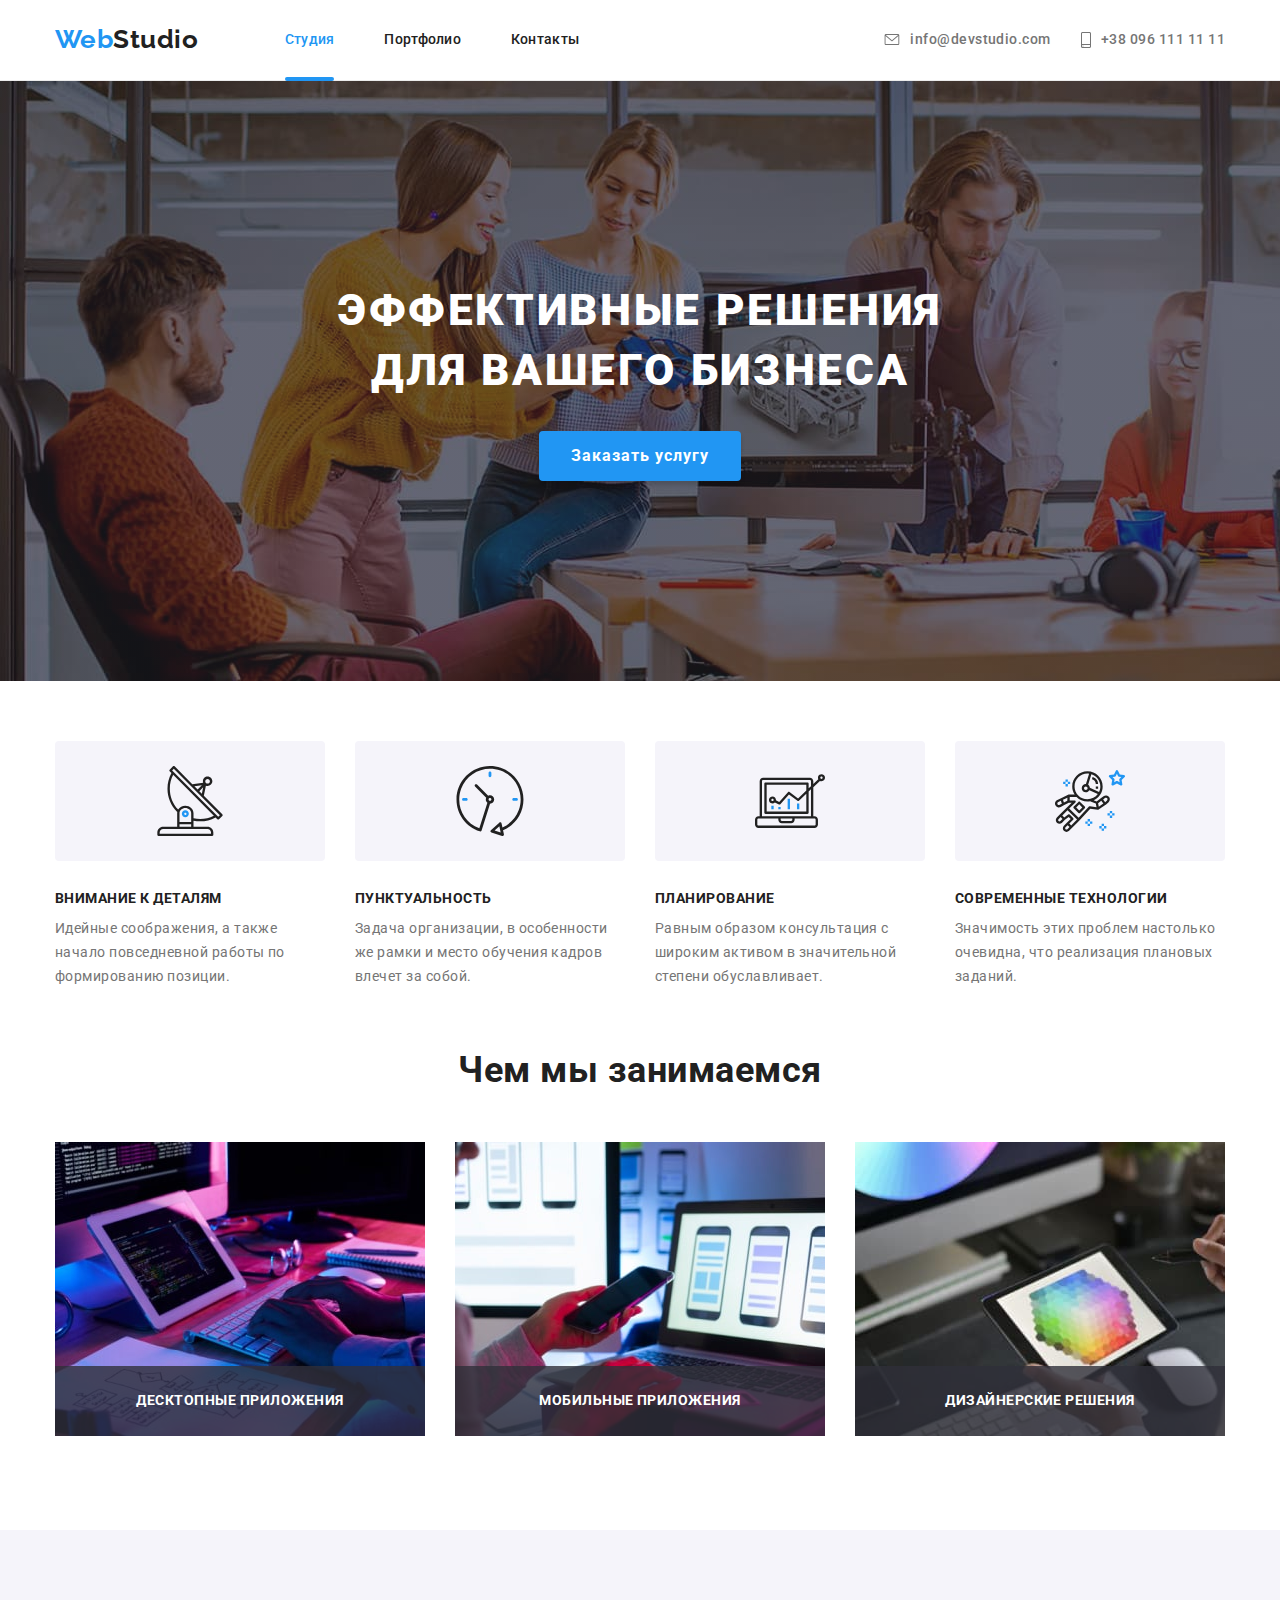
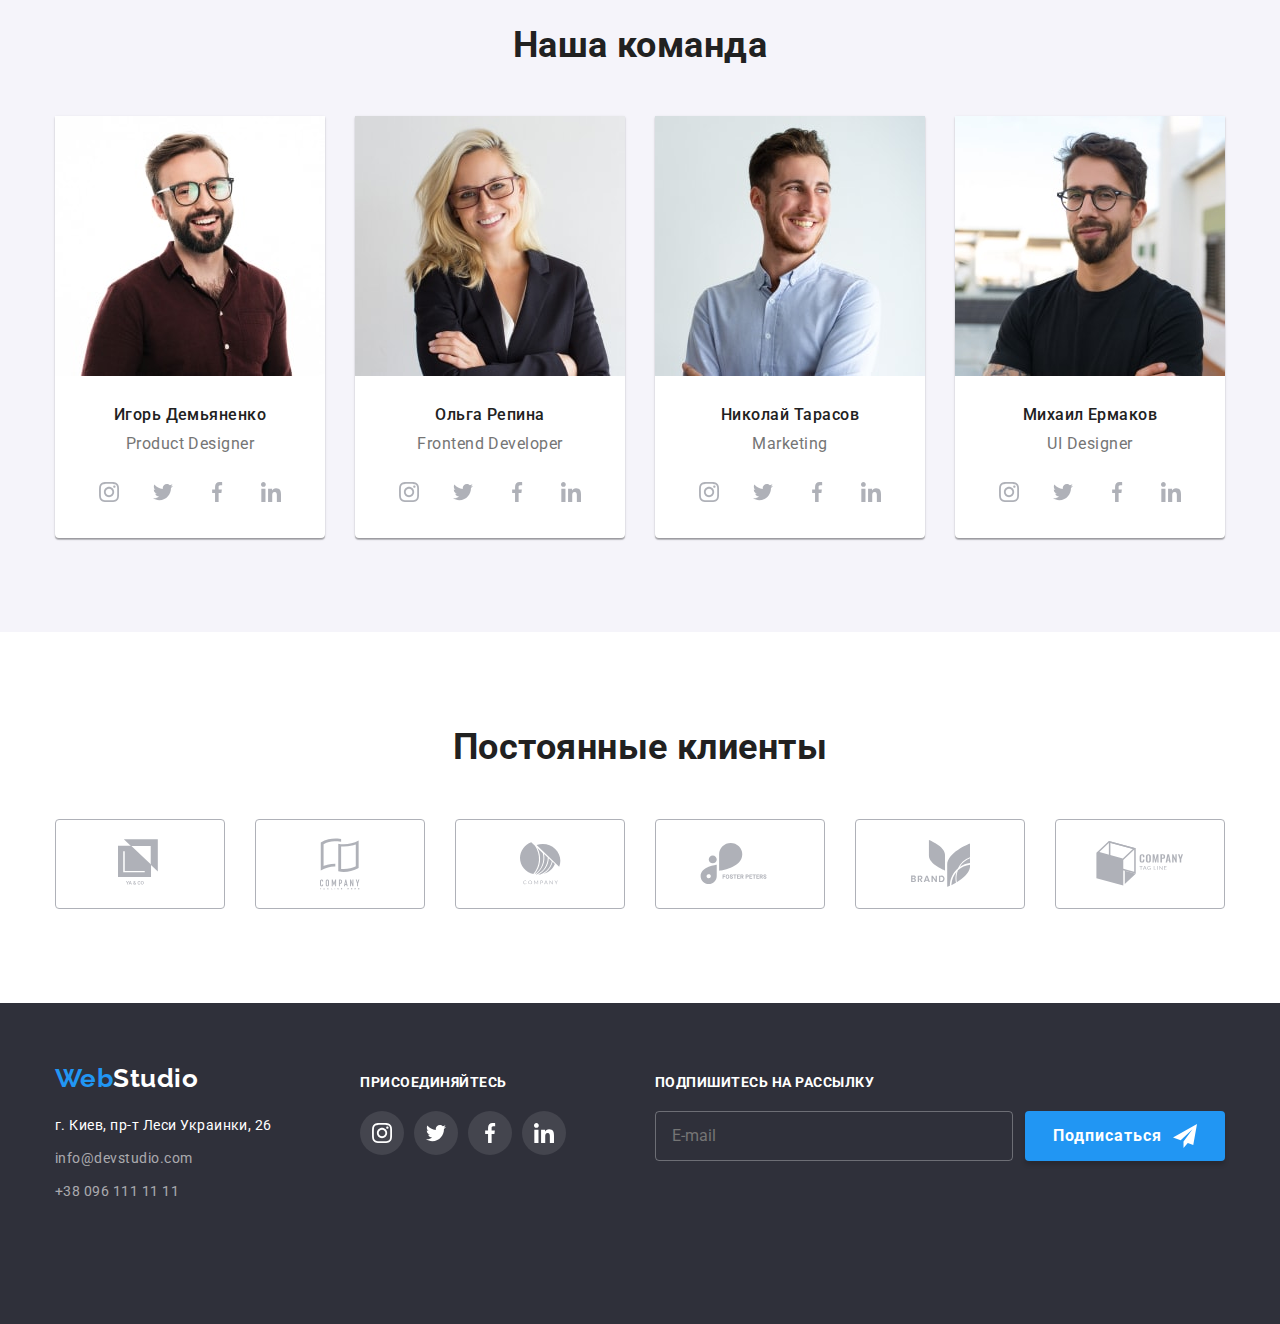
==== commit 60853659: "fixed  portfolio card label on 320px" ====
--- a/index.html
+++ b/index.html
@@ -31,8 +31,8 @@
             <ul class="navigation__list">
               <li class="navigation__list-item navigation__list-item--active"><a
                   class="navigation__list-link navigation__list-link--active" href="./index.html">Студия</a></li>
-              <li class="navigation__list-item"><a class="navigation__list-link" href="./portfolio.html"
-                  target="_blank">Портфолио</a></li>
+              <li class="navigation__list-item"><a class="navigation__list-link" href="./portfolio.html">Портфолио</a>
+              </li>
               <li class="navigation__list-item"><a class="navigation__list-link" href="">Контакты</a>
               </li>
 
--- a/css/main.min.css
+++ b/css/main.min.css
@@ -1,2 +1,2 @@
-body{background-color:#fff;color:#757575;font-family:"Roboto",sans-serif;font-weight:400;letter-spacing:0.03em}ul{list-style:none;padding:0;margin:0}img{display:block}*,*::before,*::after{margin:0;padding:0}h1,h2,h3,h4,h5,h6{color:#212121}.visually-hidden{position:absolute;width:1px;height:1px;margin:-1px;border:0;padding:0;clip:rect(0 0 0 0);overflow:hidden}.container{width:100%;padding-left:15px;padding-right:15px;margin-left:auto;margin-right:auto}@media screen and (min-width: 480px){.container{width:480px}}@media screen and (min-width: 768px){.container{width:768px}}@media screen and (min-width: 1200px){.container{width:1200px}}.section-title{margin-bottom:30px;font-weight:700;font-size:28px;line-height:1.19;text-align:center}@media screen and (min-width: 1200px){.section-title{margin-bottom:50px;font-weight:700;font-size:36px}}.button{display:inline-block;padding:10px 32px;min-width:200px;border-radius:4px;border:none;font-weight:700;font-size:16px;line-height:1.87;letter-spacing:0.06em;text-align:center;text-decoration:none;color:#fff;background-color:#2196f3;-webkit-box-shadow:0px 4px 4px rgba(0,0,0,0.15);box-shadow:0px 4px 4px rgba(0,0,0,0.15);border-radius:4px}.studio-logo{text-decoration:none;font-family:"Raleway",sans-serif;font-weight:700;font-size:24px;line-height:1.16;color:#212121}.studio-logo__item{color:#2196f3}.studio-logo__item--inverse{color:#fff}@media screen and (min-width: 1200px){.studio-logo{font-size:26px;line-height:1.2}}.header{position:relative;background-color:#fff;border-bottom:1px solid #ececec}.header-navigation{display:-webkit-box;display:-ms-flexbox;display:flex;-webkit-box-pack:justify;-ms-flex-pack:justify;justify-content:space-between;-webkit-box-align:center;-ms-flex-align:center;align-items:center}@media screen and (max-width: 767px){.header-navigation{padding-top:16px;padding-bottom:16px}}.menu-btn{display:-webkit-inline-box;display:-ms-inline-flexbox;display:inline-flex;border:none;outline:none;background-color:transparent}.menu-btn .icon-cross{display:none}.menu-btn.is-open .icon-cross{display:block}.menu-btn.is-open .icon-menu{display:none}.menu-btn:hover .mobile-menu,.menu-btn:focus .mobile-menu{fill:#2196f3}@media screen and (min-width: 768px){.menu-btn{display:none}}.mobile-menu{-webkit-transition:fill 250ms cubic-bezier(0.4, 0, 0.2, 1);transition:fill 250ms cubic-bezier(0.4, 0, 0.2, 1)}@media screen and (max-width: 767px){.menu-container{display:none;position:absolute;top:100%;left:0;width:100%;padding:60px 100px;background:#fff;-webkit-box-shadow:0px 4px 8px rgba(0,0,0,0.04),0px 2px 4px rgba(0,0,0,0.08),0px 1px 3px rgba(0,0,0,0.16);box-shadow:0px 4px 8px rgba(0,0,0,0.04),0px 2px 4px rgba(0,0,0,0.08),0px 1px 3px rgba(0,0,0,0.16);z-index:100}.menu-container.is-open{display:block}}@media screen and (min-width: 768px){.menu-container{display:-webkit-box;display:-ms-flexbox;display:flex}}@media screen and (max-width: 767px){.navigation{margin-bottom:60px}}@media screen and (min-width: 768px){.navigation{display:-webkit-box;display:-ms-flexbox;display:flex;margin-right:84px}}@media screen and (min-width: 1200px){.navigation{margin-right:305px}}.navigation__list{display:-webkit-box;display:-ms-flexbox;display:flex}@media screen and (max-width: 767px){.navigation__list{-webkit-box-orient:vertical;-webkit-box-direction:normal;-ms-flex-direction:column;flex-direction:column;-webkit-box-align:center;-ms-flex-align:center;align-items:center}}@media screen and (min-width: 768px){.navigation__list{-webkit-box-align:center;-ms-flex-align:center;align-items:center}}@media screen and (max-width: 767px){.navigation__list-item:not(:last-child){margin-bottom:40px}}@media screen and (min-width: 768px){.navigation__list-item:not(:last-child){margin-right:50px}}.navigation__list-item{-webkit-transition:padding 250ms cubic-bezier(0.4, 0, 0.2, 1);transition:padding 250ms cubic-bezier(0.4, 0, 0.2, 1)}@media screen and (max-width: 767px){.navigation__list-item:hover,.navigation__list-item--active{padding-bottom:8px}}.navigation__list-link{position:relative;color:#212121;font-weight:500;font-size:18px;line-height:1.16;letter-spacing:0.02em;text-decoration:none;-webkit-transition:color 250ms cubic-bezier(0.4, 0, 0.2, 1);transition:color 250ms cubic-bezier(0.4, 0, 0.2, 1)}@media screen and (min-width: 768px){.navigation__list-link{display:block;padding-top:32px;padding-bottom:32px;font-size:14px;line-height:1.14}}@media screen and (min-width: 1200px){.navigation__list-link{font-size:14px;line-height:1.14}}.navigation__list-link:focus,.navigation__list-link:hover{color:#2196f3}.navigation__list-link--active{color:#2196f3}.navigation__list-link::after{content:'';display:-webkit-box;display:-ms-flexbox;display:flex;position:absolute;bottom:-1px;width:100%;height:4px;background-color:#2196f3;border-radius:2px;opacity:0;-webkit-transition:opacity 250ms cubic-bezier(0.4, 0, 0.2, 1);transition:opacity 250ms cubic-bezier(0.4, 0, 0.2, 1)}@media screen and (max-width: 767px){.navigation__list-link::after{bottom:-8px}}.navigation__list-link--active::after{opacity:1}.navigation__list-item:hover .navigation__list-link::after{opacity:1}.contacts-list{text-align:center}@media screen and (min-width: 768px){.contacts-list{display:-webkit-box;display:-ms-flexbox;display:flex;-webkit-box-orient:vertical;-webkit-box-direction:normal;-ms-flex-direction:column;flex-direction:column;-webkit-box-align:start;-ms-flex-align:start;align-items:flex-start;-webkit-box-pack:center;-ms-flex-pack:center;justify-content:center}}@media screen and (min-width: 1200px){.contacts-list{display:-webkit-box;display:-ms-flexbox;display:flex;-webkit-box-orient:horizontal;-webkit-box-direction:normal;-ms-flex-direction:row;flex-direction:row;-webkit-box-align:center;-ms-flex-align:center;align-items:center}.contacts-list__item+.contacts-list__item{margin-left:50px}}.contacts-list__link{font-size:18px;line-height:1.16;font-weight:500;color:#757575;text-decoration:none;-webkit-transition:color 250ms cubic-bezier(0.4, 0, 0.2, 1);transition:color 250ms cubic-bezier(0.4, 0, 0.2, 1);-webkit-box-align:center;-ms-flex-align:center;align-items:center}@media screen and (min-width: 768px){.contacts-list__link{font-size:12px}}@media screen and (min-width: 1200px){.contacts-list__link{-webkit-box-align:center;-ms-flex-align:center;align-items:center;display:-webkit-box;display:-ms-flexbox;display:flex;font-size:14px;line-height:1.14}}.contacts-list__link:hover,.contacts-list__link:focus{color:#2196f3}.contacts-list__item+.contacts-list__item{margin-top:16px}@media screen and (min-width: 768px){.contacts-list__item+.contacts-list__item{margin-top:10px}}@media screen and (min-width: 1200px){.contacts-list__item{text-align:center}.contacts-list__item+.contacts-list__item{margin-top:0;margin-left:30px}}.contacts-logo{margin-right:10px;fill:#757575;-webkit-transition:fill 250ms cubic-bezier(0.4, 0, 0.2, 1);transition:fill 250ms cubic-bezier(0.4, 0, 0.2, 1)}.contacts-list__link:focus .contacts-logo,.contacts-list__link:hover .contacts-logo{fill:#2196f3}.hero{display:-webkit-box;display:-ms-flexbox;display:flex;-webkit-box-align:center;-ms-flex-align:center;align-items:center;text-align:center;margin-left:auto;margin-right:auto;max-width:1600px;height:400px;background-color:#2f303a;background-image:-webkit-gradient(linear, left top, right top, from(rgba(47,48,58,0.4)), to(rgba(47,48,58,0.4))),url("../images/hero/mobile/hero-480-min.jpg");background-image:linear-gradient(to right, rgba(47,48,58,0.4), rgba(47,48,58,0.4)),url("../images/hero/mobile/hero-480-min.jpg");background-size:cover;background-repeat:no-repeat}@media screen and (min-device-pixel-ratio: 2), screen and (-webkit-min-device-pixel-ratio: 2), screen and (min-resolution: 192dpi), screen and (min-resolution: 2dppx){.hero{background-image:-webkit-gradient(linear, left top, right top, from(rgba(47,48,58,0.4)), to(rgba(47,48,58,0.4))),url("../images/hero/mobile/hero-@2x-min.jpg");background-image:linear-gradient(to right, rgba(47,48,58,0.4), rgba(47,48,58,0.4)),url("../images/hero/mobile/hero-@2x-min.jpg")}}@media screen and (min-width: 768px){.hero{background-image:-webkit-gradient(linear, left top, right top, from(rgba(47,48,58,0.4)), to(rgba(47,48,58,0.4))),url("../images/hero/tablet/hero-768-min.jpg");background-image:linear-gradient(to right, rgba(47,48,58,0.4), rgba(47,48,58,0.4)),url("../images/hero/tablet/hero-768-min.jpg")}}@media screen and (min-width: 768px) and (min-device-pixel-ratio: 2), screen and (min-width: 768px) and (-webkit-min-device-pixel-ratio: 2), screen and (min-width: 768px) and (min-resolution: 192dpi), screen and (min-width: 768px) and (min-resolution: 2dppx){.hero{background-image:-webkit-gradient(linear, left top, right top, from(rgba(47,48,58,0.4)), to(rgba(47,48,58,0.4))),url("../images/hero/tablet/hero-@2x-min.jpg");background-image:linear-gradient(to right, rgba(47,48,58,0.4), rgba(47,48,58,0.4)),url("../images/hero/tablet/hero-@2x-min.jpg")}}@media screen and (min-width: 1200px){.hero{height:600px;background-image:-webkit-gradient(linear, left top, right top, from(rgba(47,48,58,0.4)), to(rgba(47,48,58,0.4))),url("../images/hero/desktop/hero-1600-min.jpg");background-image:linear-gradient(to right, rgba(47,48,58,0.4), rgba(47,48,58,0.4)),url("../images/hero/desktop/hero-1600-min.jpg")}}@media screen and (min-width: 1200px) and (min-device-pixel-ratio: 2), screen and (min-width: 1200px) and (-webkit-min-device-pixel-ratio: 2), screen and (min-width: 1200px) and (min-resolution: 192dpi), screen and (min-width: 1200px) and (min-resolution: 2dppx){.hero{background-image:-webkit-gradient(linear, left top, right top, from(rgba(47,48,58,0.4)), to(rgba(47,48,58,0.4))),url("../images/hero/desktop/hero-@2x-min.jpg");background-image:linear-gradient(to right, rgba(47,48,58,0.4), rgba(47,48,58,0.4)),url("../images/hero/desktop/hero-@2x-min.jpg")}}.hero__title{margin:0 auto 30px auto;width:360px;font-weight:900;font-size:26px;line-height:1.62;letter-spacing:0.06em;text-transform:uppercase;color:#fff}@media screen and (min-width: 1200px){.hero__title{width:696px;font-size:44px;line-height:1.36}}.features{padding-top:60px;padding-bottom:60px}@media screen and (min-width: 768px){.features__list{display:-webkit-box;display:-ms-flexbox;display:flex;-ms-flex-wrap:wrap;flex-wrap:wrap}}.features__item:not(:last-child){margin-bottom:30px}@media screen and (min-width: 1200px){.features__item:not(:last-child){margin:0 30px 0 0}}@media screen and (min-width: 768px){.features__item{width:354px}}@media screen and (min-width: 1200px){.features__item{width:270px}}@media screen and (min-width: 768px){.features__item:nth-child(2n+1){margin-right:30px}}@media screen and (min-width: 768px){.features__item:nth-last-child(-n+2){margin-bottom:0}}.features__title{margin-top:0;margin-bottom:10px;font-weight:700;font-size:14px;line-height:1.14;text-transform:uppercase;text-align:center}@media screen and (min-width: 768px){.features__title{text-align:start}}.features__text{font-size:14px;line-height:1.71}.svg-container{margin-bottom:30px;padding:25px 0;height:120px;background-color:#f5f4fa;border-radius:4px}.svg-container__icon{display:block;margin-left:auto;margin-right:auto;width:70px;height:70px}.about{padding-bottom:94px}@media screen and (max-width: 1199px){.about{display:none}}.about__list{display:-webkit-box;display:-ms-flexbox;display:flex}.about__list-item:not(:last-child){margin-right:30px}.about__list-link{display:block;position:relative}.about__list-label{position:absolute;left:0;bottom:0;padding-top:27px;padding-bottom:27px;width:100%;font-weight:700;font-size:14px;line-height:1.14;text-align:center;text-transform:uppercase;color:#fff;background-color:rgba(47,48,58,0.8)}.team{padding-top:60px;padding-bottom:60px;background-color:#f5f4fa}@media screen and (min-width: 1200px){.team{padding-top:94px;padding-bottom:94px}}@media screen and (min-width: 768px){.team__list{display:-webkit-box;display:-ms-flexbox;display:flex;-ms-flex-wrap:wrap;flex-wrap:wrap}}.team__list-card{text-align:center;padding-bottom:24px;background-color:#fff;-webkit-box-shadow:0px 1px 3px rgba(0,0,0,0.12),0px 1px 1px rgba(0,0,0,0.14),0px 2px 1px rgba(0,0,0,0.2);box-shadow:0px 1px 3px rgba(0,0,0,0.12),0px 1px 1px rgba(0,0,0,0.14),0px 2px 1px rgba(0,0,0,0.2);border-radius:0px 0px 4px 4px}@media screen and (max-width: 1199px){.team__list-card:not(:last-child){margin-bottom:30px}}@media screen and (min-width: 1200px){.team__list-card:not(:last-child){margin-right:30px}}@media screen and (min-width: 768px){.team__list-card:nth-child(2n+1){margin-right:30px}}@media screen and (min-width: 768px) and (max-width: 1199px){.team__list-card:nth-last-child(-n+2){margin-bottom:0}}@media screen and (min-width: 768px){.team__list-card-img{width:354px;height:374px}}@media screen and (min-width: 1200px){.team__list-card-img{width:270px;height:260px}}.team__list-card-title{margin-top:30px;margin-bottom:10px;font-weight:500;font-size:16px;line-height:1.18}.team__list-card-profession{margin-bottom:16px;font-size:16px;line-height:1.18}.socials{display:-webkit-box;display:-ms-flexbox;display:flex;-webkit-box-pack:center;-ms-flex-pack:center;justify-content:center}.socials__item:not(:last-child){margin-right:10px}.socials__link{display:-webkit-box;display:-ms-flexbox;display:flex;-webkit-box-pack:center;-ms-flex-pack:center;justify-content:center;width:44px;height:44px;border-radius:50%;-webkit-transition:all 250ms cubic-bezier(0.4, 0, 0.2, 1);transition:all 250ms cubic-bezier(0.4, 0, 0.2, 1)}.socials__link:focus,.socials__link:hover{background-color:#2196f3;border-radius:50%}.socials__link:focus,.socials__link:hover .social-logo{fill:#fff}.social-logo{-ms-flex-item-align:center;-ms-grid-row-align:center;align-self:center;width:20px;height:20px;fill:#afb1b8}.clients{padding-top:60px;padding-bottom:60px}@media screen and (min-width: 1200px){.clients{padding-top:94px;padding-bottom:94px}}.clients__list{display:-webkit-box;display:-ms-flexbox;display:flex}@media screen and (max-width: 1600px){.clients__list{-ms-flex-wrap:wrap;flex-wrap:wrap}}@media screen and (max-width: 767px){.clients__item:nth-child(2n+1){margin-right:30px}.clients__item:not(:nth-last-child(-n+2)){margin-bottom:30px}}@media screen and (min-width: 768px) and (max-width: 1199px){.clients__item:not(:nth-child(3n)){margin-right:30px}.clients__item:not(:nth-last-child(-n+3)){margin-bottom:30px}}@media screen and (min-width: 1200px){.clients__item+.clients__item{margin-left:30px}}.clients__link{display:-webkit-box;display:-ms-flexbox;display:flex;-ms-flex-line-pack:center;align-content:center;-webkit-box-pack:center;-ms-flex-pack:center;justify-content:center;width:210px;height:90px;border:1px solid #afb1b8;border-radius:4px;-webkit-transition:border 250ms cubic-bezier(0.4, 0, 0.2, 1);transition:border 250ms cubic-bezier(0.4, 0, 0.2, 1)}@media screen and (min-width: 768px){.clients__link{width:226px}}@media screen and (min-width: 1200px){.clients__link{width:170px}}.clients__link:focus,.clients__link:hover{border:1px solid #2196f3}.clients__link:focus .clients__logo,.clients__link:hover .clients__logo{fill:#2196f3}.clients__logo{-ms-flex-item-align:center;-ms-grid-row-align:center;align-self:center;fill:#afb1b8;-webkit-transition:fill 250ms cubic-bezier(0.4, 0, 0.2, 1);transition:fill 250ms cubic-bezier(0.4, 0, 0.2, 1)}.footer{padding-top:60px;padding-bottom:60px;background-color:#2f303a}.footer__studio-logo{display:inline-block;margin-bottom:20px}@media screen and (min-width: 768px){.footer-wrapper{display:-webkit-box;display:-ms-flexbox;display:flex;-ms-flex-wrap:wrap;flex-wrap:wrap;-webkit-box-pack:center;-ms-flex-pack:center;justify-content:center}}@media screen and (min-width: 1200px){.footer-wrapper{-webkit-box-pack:justify;-ms-flex-pack:justify;justify-content:space-between}}.footer-container{margin-bottom:60px;text-align:center}@media screen and (min-width: 768px) and (max-width: 1199px){.footer-container{margin-right:165px}}@media screen and (min-width: 1200px){.footer-container{text-align:start}}@media screen and (max-width: 767px){.footer-links{margin-bottom:60px}}@media screen and (min-width: 1200px){.footer-links{margin-top:12px}}.slogan{display:block;margin-bottom:20px;text-align:center;font-size:14px;line-height:1.14;text-transform:uppercase;color:#fff}@media screen and (min-width: 1200px){.slogan{text-align:start}}.socials__link--color{background-color:rgba(255,255,255,0.1);border-radius:50%}.social-logo--color{fill:#fff}.address__list-item:not(:last-child){margin-bottom:9px}.address__list-link{font-size:14px;line-height:1.71;font-style:normal;text-decoration:none;color:rgba(255,255,255,0.6)}.address__list-link--color{color:#fff}@media screen and (min-width: 1200px){.footer-form{margin-top:12px}}.subscribe-form{text-align:center}@media screen and (min-width: 1200px){.subscribe-form{display:-webkit-box;display:-ms-flexbox;display:flex}}.subscribe-form__title{display:block;margin-bottom:20px;text-align:center}.subscribe-form__field{margin-bottom:20px;padding:15px 16px;width:100%;height:50px;color:rgba(255,255,255,0.6);border:1px solid rgba(255,255,255,0.3);border-radius:4px;background-color:transparent}@media screen and (min-width: 1200px){.subscribe-form__field{width:358px;margin-bottom:0;margin-right:12px}}.subscribe-form__button{position:relative;padding-left:28px;padding-right:28px;text-align:left}.subscribe-form__logo{position:absolute;top:13px;right:28px}.backdrop{position:fixed;top:0;left:0;width:100%;height:100%;background-color:rgba(0,0,0,0.2);opacity:1;-webkit-transition:opacity 250ms cubic-bezier(0.4, 0, 0.2, 1);transition:opacity 250ms cubic-bezier(0.4, 0, 0.2, 1)}.backdrop--hidden{opacity:0;pointer-events:none}.modal{position:absolute;top:50%;left:50%;padding:40px;max-width:450px;width:100%;background-color:#fff;-webkit-box-shadow:0px 1px 3px rgba(0,0,0,0.12),0px 1px 1px rgba(0,0,0,0.14),0px 2px 1px rgba(0,0,0,0.2);box-shadow:0px 1px 3px rgba(0,0,0,0.12),0px 1px 1px rgba(0,0,0,0.14),0px 2px 1px rgba(0,0,0,0.2);border-radius:4px;-webkit-transform:translate(-50%, -50%) scale(1);transform:translate(-50%, -50%) scale(1);-webkit-transition:-webkit-transform 250ms cubic-bezier(0.4, 0, 0.2, 1);transition:-webkit-transform 250ms cubic-bezier(0.4, 0, 0.2, 1);transition:transform 250ms cubic-bezier(0.4, 0, 0.2, 1);transition:transform 250ms cubic-bezier(0.4, 0, 0.2, 1), -webkit-transform 250ms cubic-bezier(0.4, 0, 0.2, 1)}@media screen and (min-width: 1200px){.modal{min-width:528px;min-height:581px}}.close-btn{position:absolute;top:8px;right:8px;width:30px;height:30px;background-color:#fff;border:1px solid rgba(0,0,0,0.1);border-radius:50%;cursor:pointer}.close-btn:hover .close-icon,.close-btn:focus .close-icon{fill:#2196f3}.close-icon{position:absolute;width:11px;height:11px;top:50%;left:50%;-webkit-transform:translate(-50%, -50%);transform:translate(-50%, -50%);-webkit-transition:fill 250ms cubic-bezier(0.4, 0, 0.2, 1);transition:fill 250ms cubic-bezier(0.4, 0, 0.2, 1)}.form__title{margin-bottom:12px;font-weight:700;font-size:20px;line-height:1.15;text-align:center;color:#212121}.form__group{position:relative;display:-webkit-box;display:-ms-flexbox;display:flex;-webkit-box-orient:vertical;-webkit-box-direction:normal;-ms-flex-direction:column;flex-direction:column;margin-bottom:10px}.form__label{margin-bottom:4px}.form__input{padding:11px 42px;height:40px;border:1px solid rgba(33,33,33,0.2);border-radius:4px}.form__input:focus,.form__comment:focus{outline:none;border-color:#2196f3}.form__input:focus+.form__icon{fill:#2196f3}.form__icon{position:absolute;top:33px;left:15px}.form__comment{resize:none;padding:12px 16px;height:120px;font-size:14px;line-height:1.14;letter-spacing:0.01em;border:1px solid rgba(33,33,33,0.2);border-radius:4px}.form__comment::-webkit-input-placeholder{color:rgba(117,117,117,0.5)}.form__comment:-ms-input-placeholder{color:rgba(117,117,117,0.5)}.form__comment::-ms-input-placeholder{color:rgba(117,117,117,0.5)}.form__comment::placeholder{color:rgba(117,117,117,0.5)}.form__field{display:-webkit-box;display:-ms-flexbox;display:flex;-webkit-box-orient:vertical;-webkit-box-direction:normal;-ms-flex-direction:column;flex-direction:column;margin-bottom:20px}.form__text{margin-bottom:30px;text-align:center}.form__link{font-size:12px;line-height:1.17;color:#2196f3;letter-spacing:0.03em}@media screen and (min-width: 1200px){.form__link{font-size:14px;line-height:1.71}}.form__policy{font-size:12px;line-height:1.16;color:#757575;letter-spacing:0.03em}@media screen and (min-width: 1200px){.form__policy{font-size:14px;line-height:1.71}}.form__agreement{display:inline-block}.form__agreement::before{content:'';width:16px;height:15px;display:inline-block;vertical-align:middle;margin-right:5px;background-image:url("../images/uncheck.svg");background-color:#fff}.form__checkbox{position:absolute;width:1px;height:1px;margin:-1px;border:0;padding:0;clip:rect(0 0 0 0);overflow:hidden}.form__checkbox:checked+.form__agreement::before{background-image:url("../images/check.svg");background-color:#2196f3;border-radius:2px}.form__button{display:block;margin:0 auto}
+body{background-color:#fff;color:#757575;font-family:"Roboto",sans-serif;font-weight:400;letter-spacing:0.03em}ul{list-style:none;padding:0;margin:0}img{display:block}*,*::before,*::after{margin:0;padding:0}h1,h2,h3,h4,h5,h6{color:#212121}.visually-hidden{position:absolute;width:1px;height:1px;margin:-1px;border:0;padding:0;clip:rect(0 0 0 0);overflow:hidden}.container{width:100%;padding-left:15px;padding-right:15px;margin-left:auto;margin-right:auto}@media screen and (min-width: 480px){.container{width:480px}}@media screen and (min-width: 768px){.container{width:768px}}@media screen and (min-width: 1200px){.container{width:1200px}}.section-title{margin-bottom:30px;font-weight:700;font-size:28px;line-height:1.19;text-align:center}@media screen and (min-width: 1200px){.section-title{margin-bottom:50px;font-weight:700;font-size:36px}}.button{display:inline-block;padding:10px 32px;min-width:200px;border-radius:4px;border:none;font-weight:700;font-size:16px;line-height:1.87;letter-spacing:0.06em;text-align:center;text-decoration:none;color:#fff;background-color:#2196f3;-webkit-box-shadow:0px 4px 4px rgba(0,0,0,0.15);box-shadow:0px 4px 4px rgba(0,0,0,0.15);border-radius:4px}.studio-logo{text-decoration:none;font-family:"Raleway",sans-serif;font-weight:700;font-size:24px;line-height:1.16;color:#212121}.studio-logo__item{color:#2196f3}.studio-logo__item--inverse{color:#fff}@media screen and (min-width: 1200px){.studio-logo{font-size:26px;line-height:1.2}}.header{position:relative;background-color:#fff;border-bottom:1px solid #ececec}.header-navigation{display:-webkit-box;display:-ms-flexbox;display:flex;-webkit-box-pack:justify;-ms-flex-pack:justify;justify-content:space-between;-webkit-box-align:center;-ms-flex-align:center;align-items:center}@media screen and (max-width: 767px){.header-navigation{padding-top:16px;padding-bottom:16px}}.menu-btn{display:-webkit-inline-box;display:-ms-inline-flexbox;display:inline-flex;border:none;outline:none;background-color:transparent}.menu-btn .icon-cross{display:none}.menu-btn.is-open .icon-cross{display:block}.menu-btn.is-open .icon-menu{display:none}.menu-btn:hover .mobile-menu,.menu-btn:focus .mobile-menu{fill:#2196f3}@media screen and (min-width: 768px){.menu-btn{display:none}}.mobile-menu{-webkit-transition:fill 250ms cubic-bezier(0.4, 0, 0.2, 1);transition:fill 250ms cubic-bezier(0.4, 0, 0.2, 1)}@media screen and (max-width: 767px){.menu-container{display:none;position:absolute;top:100%;left:0;width:100%;padding:60px 100px;background:#fff;-webkit-box-shadow:0px 4px 8px rgba(0,0,0,0.04),0px 2px 4px rgba(0,0,0,0.08),0px 1px 3px rgba(0,0,0,0.16);box-shadow:0px 4px 8px rgba(0,0,0,0.04),0px 2px 4px rgba(0,0,0,0.08),0px 1px 3px rgba(0,0,0,0.16);z-index:100}.menu-container.is-open{display:block}}@media screen and (min-width: 768px){.menu-container{display:-webkit-box;display:-ms-flexbox;display:flex}}@media screen and (max-width: 767px){.navigation{margin-bottom:60px}}@media screen and (min-width: 768px){.navigation{display:-webkit-box;display:-ms-flexbox;display:flex;margin-right:84px}}@media screen and (min-width: 1200px){.navigation{margin-right:305px}}.navigation__list{display:-webkit-box;display:-ms-flexbox;display:flex}@media screen and (max-width: 767px){.navigation__list{-webkit-box-orient:vertical;-webkit-box-direction:normal;-ms-flex-direction:column;flex-direction:column;-webkit-box-align:center;-ms-flex-align:center;align-items:center}}@media screen and (min-width: 768px){.navigation__list{-webkit-box-align:center;-ms-flex-align:center;align-items:center}}@media screen and (max-width: 767px){.navigation__list-item:not(:last-child){margin-bottom:40px}}@media screen and (min-width: 768px){.navigation__list-item:not(:last-child){margin-right:50px}}.navigation__list-item{-webkit-transition:padding 250ms cubic-bezier(0.4, 0, 0.2, 1);transition:padding 250ms cubic-bezier(0.4, 0, 0.2, 1)}@media screen and (max-width: 767px){.navigation__list-item:hover,.navigation__list-item--active{padding-bottom:8px}}.navigation__list-link{position:relative;color:#212121;font-weight:500;font-size:18px;line-height:1.16;letter-spacing:0.02em;text-decoration:none;-webkit-transition:color 250ms cubic-bezier(0.4, 0, 0.2, 1);transition:color 250ms cubic-bezier(0.4, 0, 0.2, 1)}@media screen and (min-width: 768px){.navigation__list-link{display:block;padding-top:32px;padding-bottom:32px;font-size:14px;line-height:1.14}}.navigation__list-link:focus,.navigation__list-link:hover{color:#2196f3}.navigation__list-link--active{color:#2196f3}.navigation__list-link::after{content:'';display:-webkit-box;display:-ms-flexbox;display:flex;position:absolute;bottom:-1px;width:100%;height:4px;background-color:#2196f3;border-radius:2px;opacity:0;-webkit-transition:opacity 250ms cubic-bezier(0.4, 0, 0.2, 1);transition:opacity 250ms cubic-bezier(0.4, 0, 0.2, 1)}@media screen and (max-width: 767px){.navigation__list-link::after{bottom:-8px}}.navigation__list-link--active::after{opacity:1}.navigation__list-item:hover .navigation__list-link::after{opacity:1}.contacts-list{text-align:center}@media screen and (min-width: 768px){.contacts-list{display:-webkit-box;display:-ms-flexbox;display:flex;-webkit-box-orient:vertical;-webkit-box-direction:normal;-ms-flex-direction:column;flex-direction:column;-webkit-box-align:start;-ms-flex-align:start;align-items:flex-start;-webkit-box-pack:center;-ms-flex-pack:center;justify-content:center}}@media screen and (min-width: 1200px){.contacts-list{-webkit-box-orient:horizontal;-webkit-box-direction:normal;-ms-flex-direction:row;flex-direction:row;-webkit-box-align:center;-ms-flex-align:center;align-items:center}.contacts-list__item+.contacts-list__item{margin-left:50px}}.contacts-list__link{font-size:18px;line-height:1.16;font-weight:500;color:#757575;text-decoration:none;-webkit-transition:color 250ms cubic-bezier(0.4, 0, 0.2, 1);transition:color 250ms cubic-bezier(0.4, 0, 0.2, 1);-webkit-box-align:center;-ms-flex-align:center;align-items:center}@media screen and (min-width: 768px){.contacts-list__link{font-size:12px}}@media screen and (min-width: 1200px){.contacts-list__link{-webkit-box-align:center;-ms-flex-align:center;align-items:center;display:-webkit-box;display:-ms-flexbox;display:flex;font-size:14px;line-height:1.14}}.contacts-list__link:hover,.contacts-list__link:focus{color:#2196f3}.contacts-list__item+.contacts-list__item{margin-top:16px}@media screen and (min-width: 768px){.contacts-list__item+.contacts-list__item{margin-top:10px}}@media screen and (min-width: 1200px){.contacts-list__item{text-align:center}.contacts-list__item+.contacts-list__item{margin-top:0;margin-left:30px}}.contacts-logo{margin-right:10px;fill:#757575;-webkit-transition:fill 250ms cubic-bezier(0.4, 0, 0.2, 1);transition:fill 250ms cubic-bezier(0.4, 0, 0.2, 1)}.contacts-list__link:focus .contacts-logo,.contacts-list__link:hover .contacts-logo{fill:#2196f3}.hero{display:-webkit-box;display:-ms-flexbox;display:flex;-webkit-box-align:center;-ms-flex-align:center;align-items:center;text-align:center;margin-left:auto;margin-right:auto;max-width:1600px;height:400px;background-color:#2f303a;background-image:-webkit-gradient(linear, left top, right top, from(rgba(47,48,58,0.4)), to(rgba(47,48,58,0.4))),url("../images/hero/mobile/hero-480-min.jpg");background-image:linear-gradient(to right, rgba(47,48,58,0.4), rgba(47,48,58,0.4)),url("../images/hero/mobile/hero-480-min.jpg");background-size:cover;background-repeat:no-repeat}@media screen and (min-device-pixel-ratio: 2), screen and (-webkit-min-device-pixel-ratio: 2), screen and (min-resolution: 192dpi), screen and (min-resolution: 2dppx){.hero{background-image:-webkit-gradient(linear, left top, right top, from(rgba(47,48,58,0.4)), to(rgba(47,48,58,0.4))),url("../images/hero/mobile/hero-@2x-min.jpg");background-image:linear-gradient(to right, rgba(47,48,58,0.4), rgba(47,48,58,0.4)),url("../images/hero/mobile/hero-@2x-min.jpg")}}@media screen and (min-width: 768px){.hero{background-image:-webkit-gradient(linear, left top, right top, from(rgba(47,48,58,0.4)), to(rgba(47,48,58,0.4))),url("../images/hero/tablet/hero-768-min.jpg");background-image:linear-gradient(to right, rgba(47,48,58,0.4), rgba(47,48,58,0.4)),url("../images/hero/tablet/hero-768-min.jpg")}}@media screen and (min-width: 768px) and (min-device-pixel-ratio: 2), screen and (min-width: 768px) and (-webkit-min-device-pixel-ratio: 2), screen and (min-width: 768px) and (min-resolution: 192dpi), screen and (min-width: 768px) and (min-resolution: 2dppx){.hero{background-image:-webkit-gradient(linear, left top, right top, from(rgba(47,48,58,0.4)), to(rgba(47,48,58,0.4))),url("../images/hero/tablet/hero-@2x-min.jpg");background-image:linear-gradient(to right, rgba(47,48,58,0.4), rgba(47,48,58,0.4)),url("../images/hero/tablet/hero-@2x-min.jpg")}}@media screen and (min-width: 1200px){.hero{height:600px;background-image:-webkit-gradient(linear, left top, right top, from(rgba(47,48,58,0.4)), to(rgba(47,48,58,0.4))),url("../images/hero/desktop/hero-1600-min.jpg");background-image:linear-gradient(to right, rgba(47,48,58,0.4), rgba(47,48,58,0.4)),url("../images/hero/desktop/hero-1600-min.jpg")}}@media screen and (min-width: 1200px) and (min-device-pixel-ratio: 2), screen and (min-width: 1200px) and (-webkit-min-device-pixel-ratio: 2), screen and (min-width: 1200px) and (min-resolution: 192dpi), screen and (min-width: 1200px) and (min-resolution: 2dppx){.hero{background-image:-webkit-gradient(linear, left top, right top, from(rgba(47,48,58,0.4)), to(rgba(47,48,58,0.4))),url("../images/hero/desktop/hero-@2x-min.jpg");background-image:linear-gradient(to right, rgba(47,48,58,0.4), rgba(47,48,58,0.4)),url("../images/hero/desktop/hero-@2x-min.jpg")}}.hero__title{margin:0 auto 30px auto;max-width:360px;font-weight:900;font-size:26px;line-height:1.62;letter-spacing:0.06em;text-transform:uppercase;color:#fff}@media screen and (min-width: 1200px){.hero__title{max-width:696px;font-size:44px;line-height:1.36}}.features{padding-top:60px;padding-bottom:60px}@media screen and (min-width: 768px){.features__list{display:-webkit-box;display:-ms-flexbox;display:flex;-ms-flex-wrap:wrap;flex-wrap:wrap}}.features__item:not(:last-child){margin-bottom:30px}@media screen and (min-width: 1200px){.features__item:not(:last-child){margin:0 30px 0 0}}@media screen and (min-width: 768px){.features__item{width:354px}}@media screen and (min-width: 1200px){.features__item{width:270px}}@media screen and (min-width: 768px){.features__item:nth-child(2n+1){margin-right:30px}}@media screen and (min-width: 768px){.features__item:nth-last-child(-n+2){margin-bottom:0}}.features__title{margin-top:0;margin-bottom:10px;font-weight:700;font-size:14px;line-height:1.14;text-transform:uppercase;text-align:center}@media screen and (min-width: 768px){.features__title{text-align:start}}.features__text{font-size:14px;line-height:1.71}.svg-container{margin-bottom:30px;padding:25px 0;height:120px;background-color:#f5f4fa;border-radius:4px}.svg-container__icon{display:block;margin-left:auto;margin-right:auto;width:70px;height:70px}.about{padding-bottom:94px}@media screen and (max-width: 1199px){.about{display:none}}.about__list{display:-webkit-box;display:-ms-flexbox;display:flex}.about__list-item:not(:last-child){margin-right:30px}.about__list-link{display:block;position:relative}.about__list-label{position:absolute;left:0;bottom:0;padding-top:27px;padding-bottom:27px;width:100%;font-weight:700;font-size:14px;line-height:1.14;text-align:center;text-transform:uppercase;color:#fff;background-color:rgba(47,48,58,0.8)}.team{padding-top:60px;padding-bottom:60px;background-color:#f5f4fa}@media screen and (min-width: 1200px){.team{padding-top:94px;padding-bottom:94px}}@media screen and (min-width: 768px){.team__list{display:-webkit-box;display:-ms-flexbox;display:flex;-ms-flex-wrap:wrap;flex-wrap:wrap}}.team__list-card{text-align:center;padding-bottom:24px;background-color:#fff;-webkit-box-shadow:0px 1px 3px rgba(0,0,0,0.12),0px 1px 1px rgba(0,0,0,0.14),0px 2px 1px rgba(0,0,0,0.2);box-shadow:0px 1px 3px rgba(0,0,0,0.12),0px 1px 1px rgba(0,0,0,0.14),0px 2px 1px rgba(0,0,0,0.2);border-radius:0px 0px 4px 4px}@media screen and (max-width: 1199px){.team__list-card:not(:last-child){margin-bottom:30px}}@media screen and (min-width: 1200px){.team__list-card:not(:last-child){margin-right:30px}}@media screen and (min-width: 768px){.team__list-card:nth-child(2n+1){margin-right:30px}}@media screen and (min-width: 768px) and (max-width: 1199px){.team__list-card:nth-last-child(-n+2){margin-bottom:0}}.team__list-card-img{max-width:100%;height:auto}@media screen and (min-width: 768px){.team__list-card-img{width:354px;height:374px}}@media screen and (min-width: 1200px){.team__list-card-img{width:270px;height:260px}}.team__list-card-title{margin-top:30px;margin-bottom:10px;font-weight:500;font-size:16px;line-height:1.18}.team__list-card-profession{margin-bottom:16px;font-size:16px;line-height:1.18}.socials{display:-webkit-box;display:-ms-flexbox;display:flex;-webkit-box-pack:center;-ms-flex-pack:center;justify-content:center}.socials__item:not(:last-child){margin-right:10px}.socials__link{display:-webkit-box;display:-ms-flexbox;display:flex;-webkit-box-pack:center;-ms-flex-pack:center;justify-content:center;width:44px;height:44px;border-radius:50%;-webkit-transition:all 250ms cubic-bezier(0.4, 0, 0.2, 1);transition:all 250ms cubic-bezier(0.4, 0, 0.2, 1)}.socials__link:focus,.socials__link:hover{background-color:#2196f3;border-radius:50%}.socials__link:focus,.socials__link:hover .social-logo{fill:#fff}.social-logo{-ms-flex-item-align:center;-ms-grid-row-align:center;align-self:center;width:20px;height:20px;fill:#afb1b8}.clients{padding-top:60px;padding-bottom:60px}@media screen and (min-width: 1200px){.clients{padding-top:94px;padding-bottom:94px}}.clients__list{display:-webkit-box;display:-ms-flexbox;display:flex;-webkit-box-pack:center;-ms-flex-pack:center;justify-content:center}@media screen and (max-width: 1600px){.clients__list{-ms-flex-wrap:wrap;flex-wrap:wrap}}@media screen and (max-width: 480px){.clients__item:not(:last-child){margin-bottom:30px}}@media screen and (min-width: 480px) and (max-width: 767px){.clients__item:nth-child(2n+1){margin-right:30px}.clients__item:not(:nth-last-child(-n+2)){margin-bottom:30px}}@media screen and (min-width: 768px) and (max-width: 1199px){.clients__item:not(:nth-child(3n)){margin-right:30px}.clients__item:not(:nth-last-child(-n+3)){margin-bottom:30px}}@media screen and (min-width: 1200px){.clients__item+.clients__item{margin-left:30px}}.clients__link{display:-webkit-box;display:-ms-flexbox;display:flex;-ms-flex-line-pack:center;align-content:center;-webkit-box-pack:center;-ms-flex-pack:center;justify-content:center;width:210px;height:90px;border:1px solid #afb1b8;border-radius:4px;-webkit-transition:border 250ms cubic-bezier(0.4, 0, 0.2, 1);transition:border 250ms cubic-bezier(0.4, 0, 0.2, 1)}@media screen and (min-width: 768px){.clients__link{width:226px}}@media screen and (min-width: 1200px){.clients__link{width:170px}}.clients__link:focus,.clients__link:hover{border:1px solid #2196f3}.clients__link:focus .clients__logo,.clients__link:hover .clients__logo{fill:#2196f3}.clients__logo{-ms-flex-item-align:center;-ms-grid-row-align:center;align-self:center;fill:#afb1b8;-webkit-transition:fill 250ms cubic-bezier(0.4, 0, 0.2, 1);transition:fill 250ms cubic-bezier(0.4, 0, 0.2, 1)}.footer{padding-top:60px;padding-bottom:60px;background-color:#2f303a}.footer__studio-logo{display:inline-block;margin-bottom:20px}@media screen and (min-width: 768px){.footer-wrapper{display:-webkit-box;display:-ms-flexbox;display:flex;-ms-flex-wrap:wrap;flex-wrap:wrap;-webkit-box-pack:center;-ms-flex-pack:center;justify-content:center}}@media screen and (min-width: 1200px){.footer-wrapper{-webkit-box-pack:justify;-ms-flex-pack:justify;justify-content:space-between}}.footer-container{margin-bottom:60px;text-align:center}@media screen and (min-width: 768px) and (max-width: 1199px){.footer-container{margin-right:165px}}@media screen and (min-width: 1200px){.footer-container{text-align:start}}@media screen and (max-width: 767px){.footer-links{margin-bottom:60px}}@media screen and (min-width: 1200px){.footer-links{margin-top:12px}}.slogan{display:block;margin-bottom:20px;text-align:center;font-size:14px;line-height:1.14;text-transform:uppercase;color:#fff}@media screen and (min-width: 1200px){.slogan{text-align:start}}.socials__link--color{background-color:rgba(255,255,255,0.1);border-radius:50%}.social-logo--color{fill:#fff}.address__list-item:not(:last-child){margin-bottom:9px}.address__list-link{font-size:14px;line-height:1.71;font-style:normal;text-decoration:none;color:rgba(255,255,255,0.6)}.address__list-link--color{color:#fff}@media screen and (min-width: 1200px){.footer-form{margin-top:12px}}.subscribe-form{text-align:center}@media screen and (min-width: 1200px){.subscribe-form{display:-webkit-box;display:-ms-flexbox;display:flex}}.subscribe-form__title{display:block;margin-bottom:20px;text-align:center}.subscribe-form__field{margin-bottom:20px;padding:15px 16px;width:100%;height:50px;color:rgba(255,255,255,0.6);border:1px solid rgba(255,255,255,0.3);border-radius:4px;background-color:transparent}@media screen and (min-width: 1200px){.subscribe-form__field{width:358px;margin-bottom:0;margin-right:12px}}.subscribe-form__button{position:relative;padding-left:28px;padding-right:28px;text-align:left}.subscribe-form__logo{position:absolute;top:13px;right:28px}.backdrop{position:fixed;top:0;left:0;width:100%;height:100%;background-color:rgba(0,0,0,0.2);opacity:1;-webkit-transition:opacity 250ms cubic-bezier(0.4, 0, 0.2, 1);transition:opacity 250ms cubic-bezier(0.4, 0, 0.2, 1)}.backdrop--hidden{opacity:0;pointer-events:none}.modal{position:absolute;top:50%;left:50%;padding:40px;max-width:450px;width:100%;background-color:#fff;-webkit-box-shadow:0px 1px 3px rgba(0,0,0,0.12),0px 1px 1px rgba(0,0,0,0.14),0px 2px 1px rgba(0,0,0,0.2);box-shadow:0px 1px 3px rgba(0,0,0,0.12),0px 1px 1px rgba(0,0,0,0.14),0px 2px 1px rgba(0,0,0,0.2);border-radius:4px;-webkit-transform:translate(-50%, -50%) scale(1);transform:translate(-50%, -50%) scale(1);-webkit-transition:-webkit-transform 250ms cubic-bezier(0.4, 0, 0.2, 1);transition:-webkit-transform 250ms cubic-bezier(0.4, 0, 0.2, 1);transition:transform 250ms cubic-bezier(0.4, 0, 0.2, 1);transition:transform 250ms cubic-bezier(0.4, 0, 0.2, 1), -webkit-transform 250ms cubic-bezier(0.4, 0, 0.2, 1)}@media screen and (min-width: 1200px){.modal{min-width:528px;min-height:581px}}.close-btn{position:absolute;top:8px;right:8px;width:30px;height:30px;background-color:#fff;border:1px solid rgba(0,0,0,0.1);border-radius:50%;cursor:pointer}.close-btn:hover .close-icon,.close-btn:focus .close-icon{fill:#2196f3}.close-icon{position:absolute;width:11px;height:11px;top:50%;left:50%;-webkit-transform:translate(-50%, -50%);transform:translate(-50%, -50%);-webkit-transition:fill 250ms cubic-bezier(0.4, 0, 0.2, 1);transition:fill 250ms cubic-bezier(0.4, 0, 0.2, 1)}.form__title{margin-bottom:12px;font-weight:700;font-size:20px;line-height:1.15;text-align:center;color:#212121}.form__group{position:relative;display:-webkit-box;display:-ms-flexbox;display:flex;-webkit-box-orient:vertical;-webkit-box-direction:normal;-ms-flex-direction:column;flex-direction:column;margin-bottom:10px}.form__label{margin-bottom:4px}.form__input{padding:11px 42px;height:40px;border:1px solid rgba(33,33,33,0.2);border-radius:4px}.form__input:focus,.form__comment:focus{outline:none;border-color:#2196f3}.form__input:focus+.form__icon{fill:#2196f3}.form__icon{position:absolute;top:33px;left:15px}.form__comment{resize:none;padding:12px 16px;height:120px;font-size:14px;line-height:1.14;letter-spacing:0.01em;border:1px solid rgba(33,33,33,0.2);border-radius:4px}.form__comment::-webkit-input-placeholder{color:rgba(117,117,117,0.5)}.form__comment:-ms-input-placeholder{color:rgba(117,117,117,0.5)}.form__comment::-ms-input-placeholder{color:rgba(117,117,117,0.5)}.form__comment::placeholder{color:rgba(117,117,117,0.5)}.form__field{display:-webkit-box;display:-ms-flexbox;display:flex;-webkit-box-orient:vertical;-webkit-box-direction:normal;-ms-flex-direction:column;flex-direction:column;margin-bottom:20px}.form__text{margin-bottom:30px;text-align:center}.form__link{font-size:12px;line-height:1.17;color:#2196f3;letter-spacing:0.03em}@media screen and (min-width: 1200px){.form__link{font-size:14px;line-height:1.71}}.form__policy{font-size:12px;line-height:1.16;color:#757575;letter-spacing:0.03em}@media screen and (min-width: 1200px){.form__policy{font-size:14px;line-height:1.71}}.form__agreement{display:inline-block}.form__agreement::before{content:'';width:16px;height:15px;display:inline-block;vertical-align:middle;margin-right:5px;background-image:url("../images/uncheck.svg");background-color:#fff}.form__checkbox{position:absolute;width:1px;height:1px;margin:-1px;border:0;padding:0;clip:rect(0 0 0 0);overflow:hidden}.form__checkbox:checked+.form__agreement::before{background-image:url("../images/check.svg");background-color:#2196f3;border-radius:2px}.form__button{display:block;margin:0 auto}
 /*# sourceMappingURL=main.min.css.map */